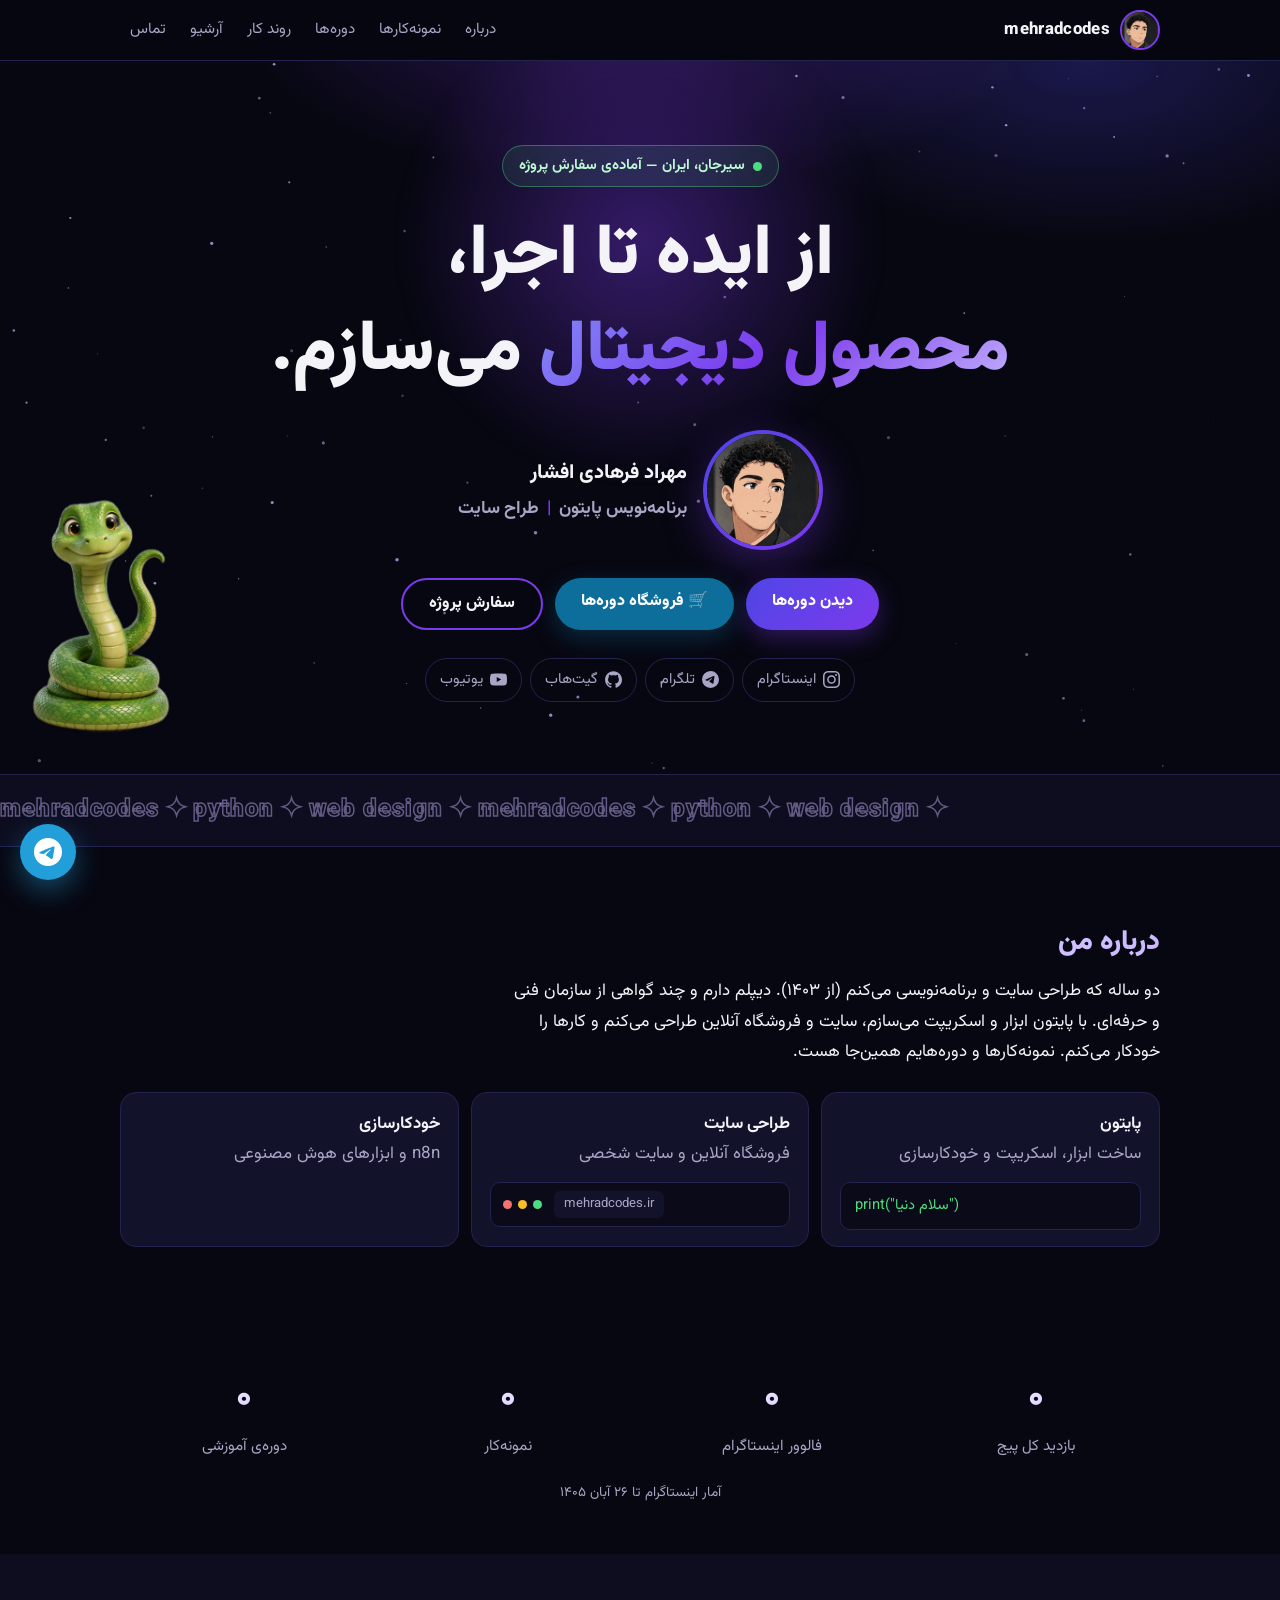
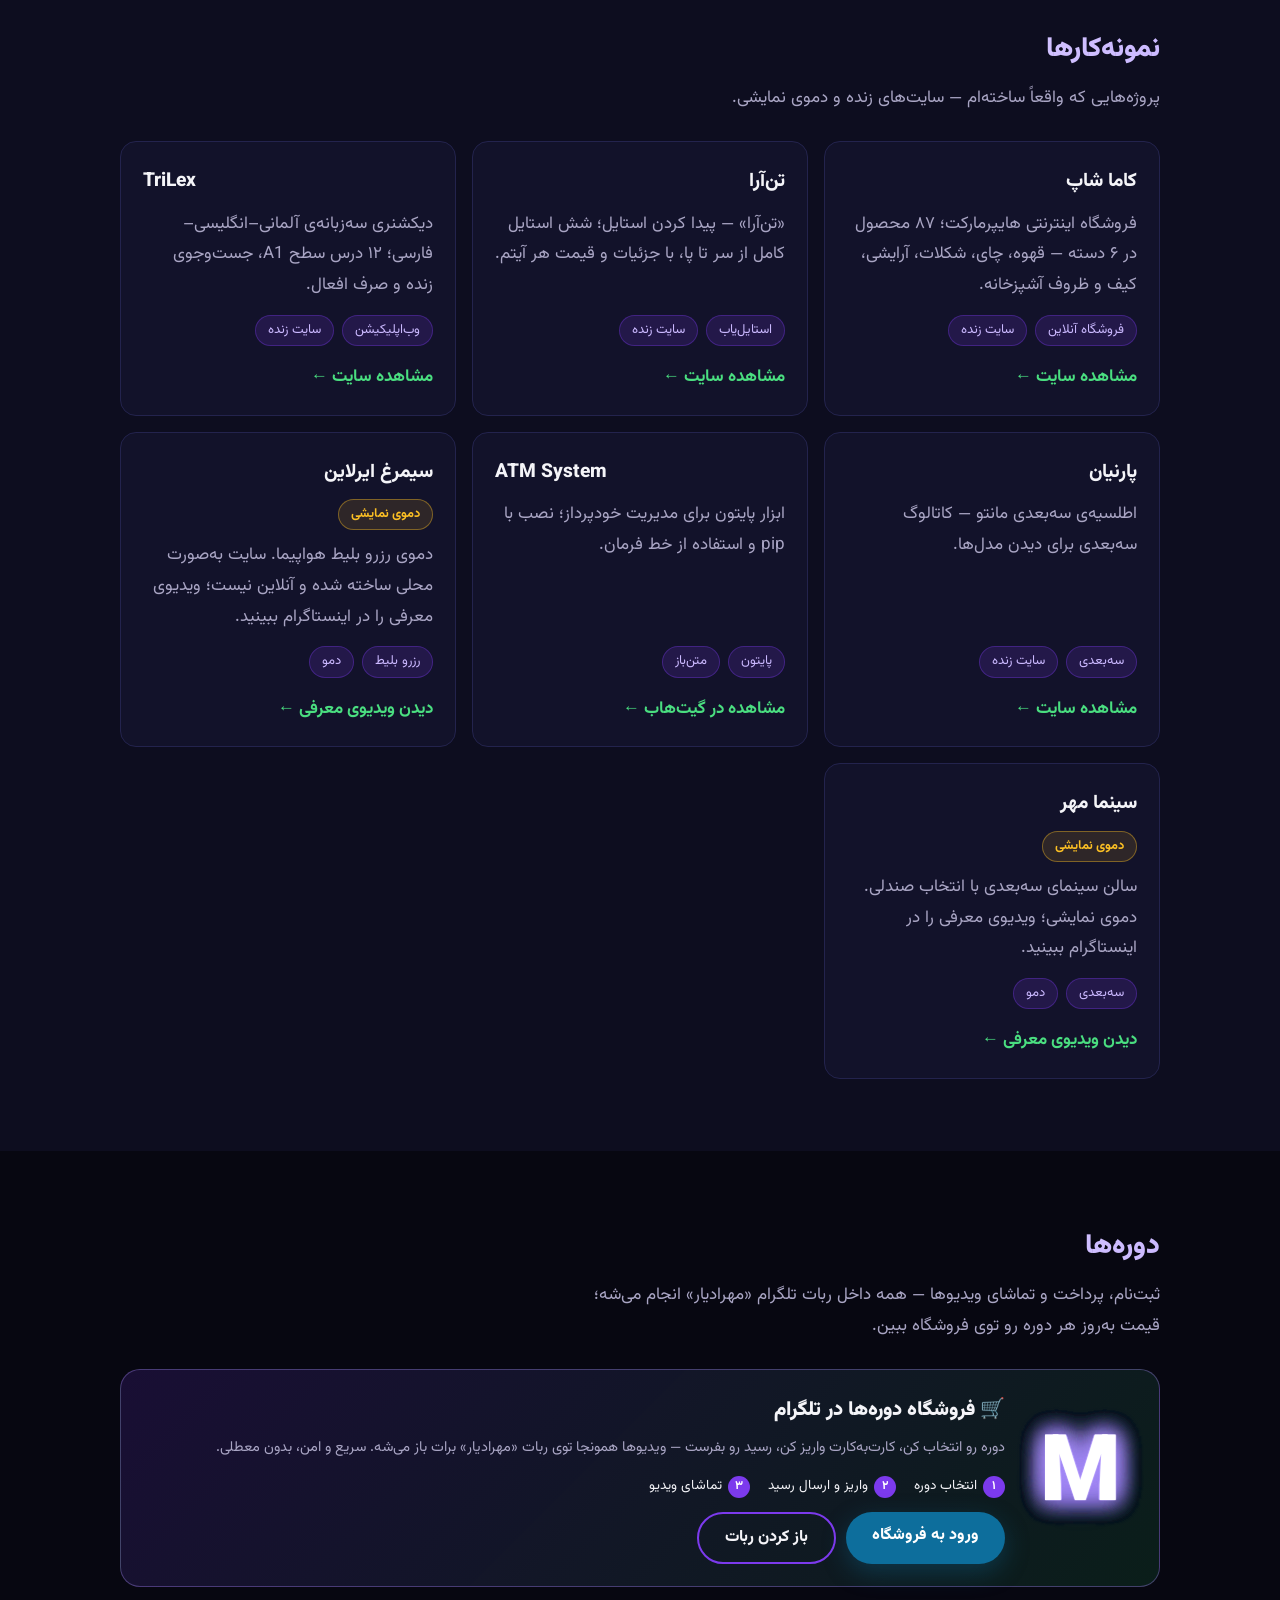
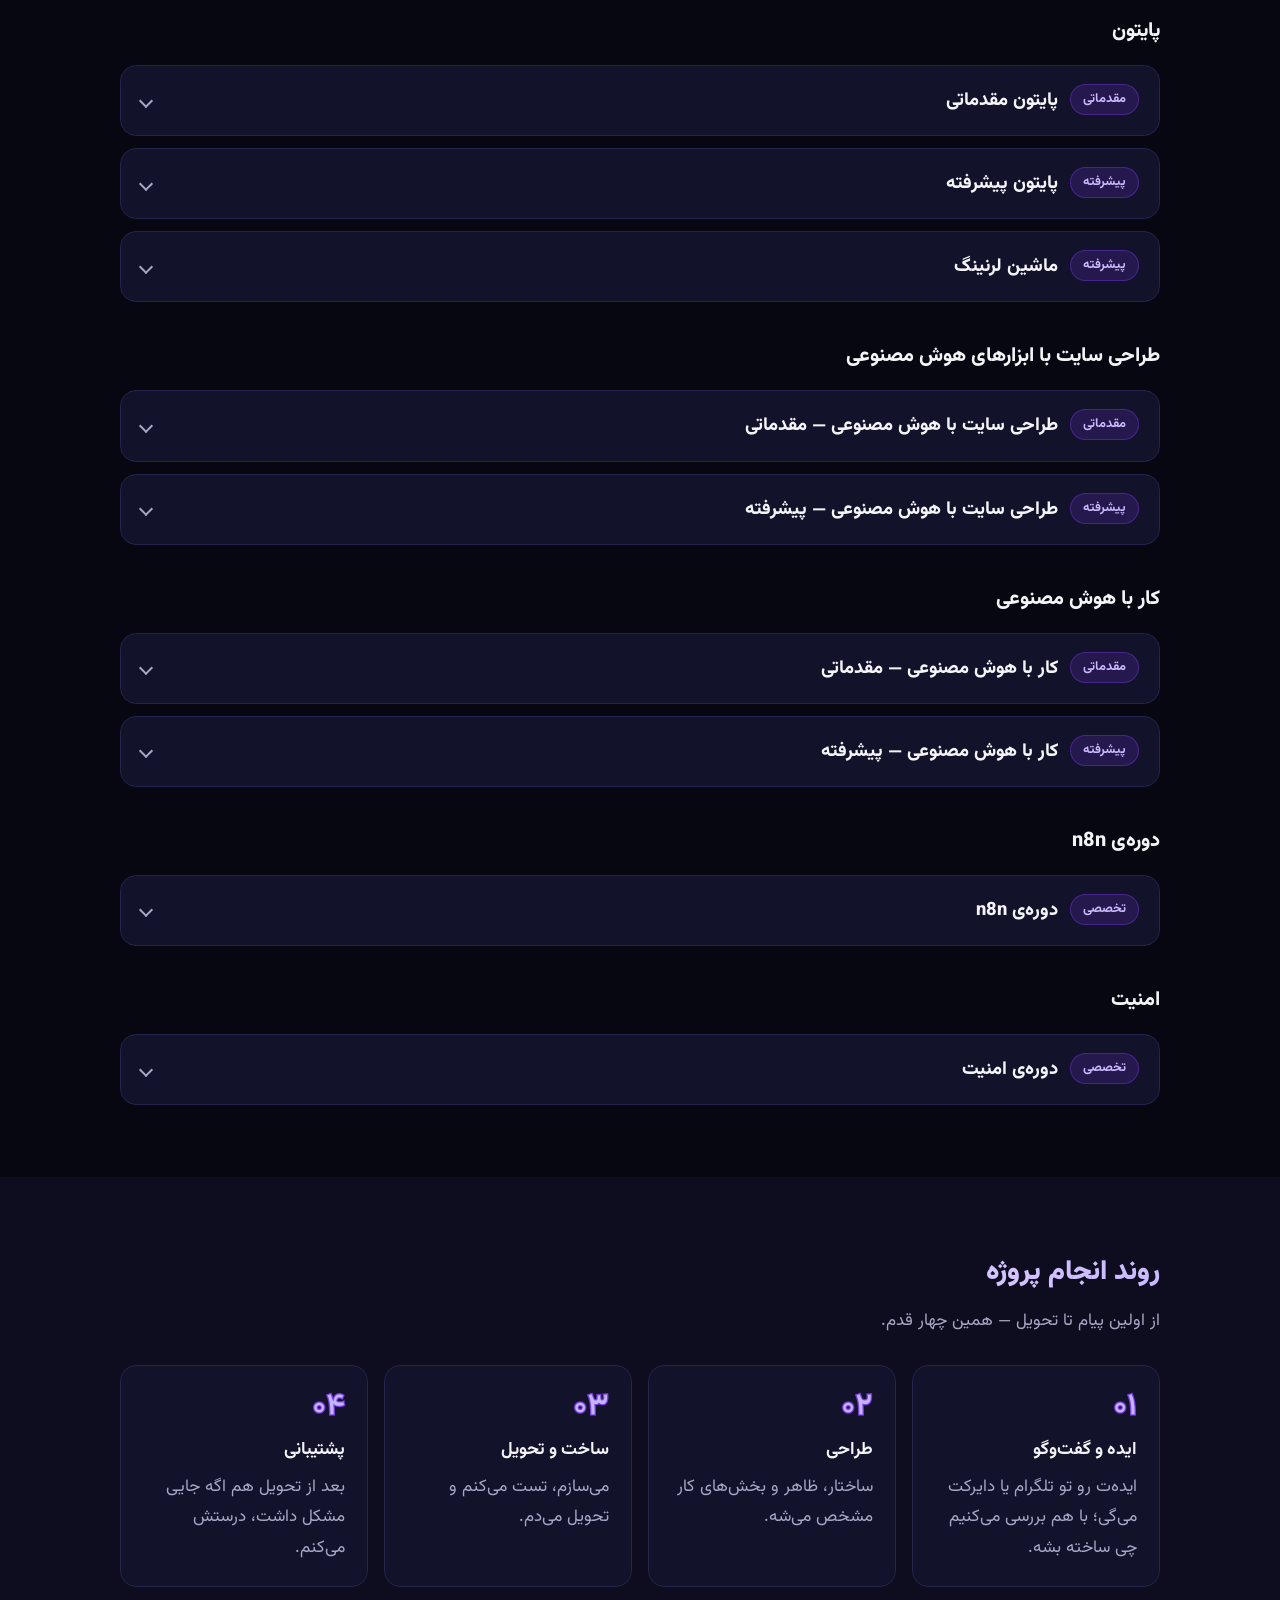
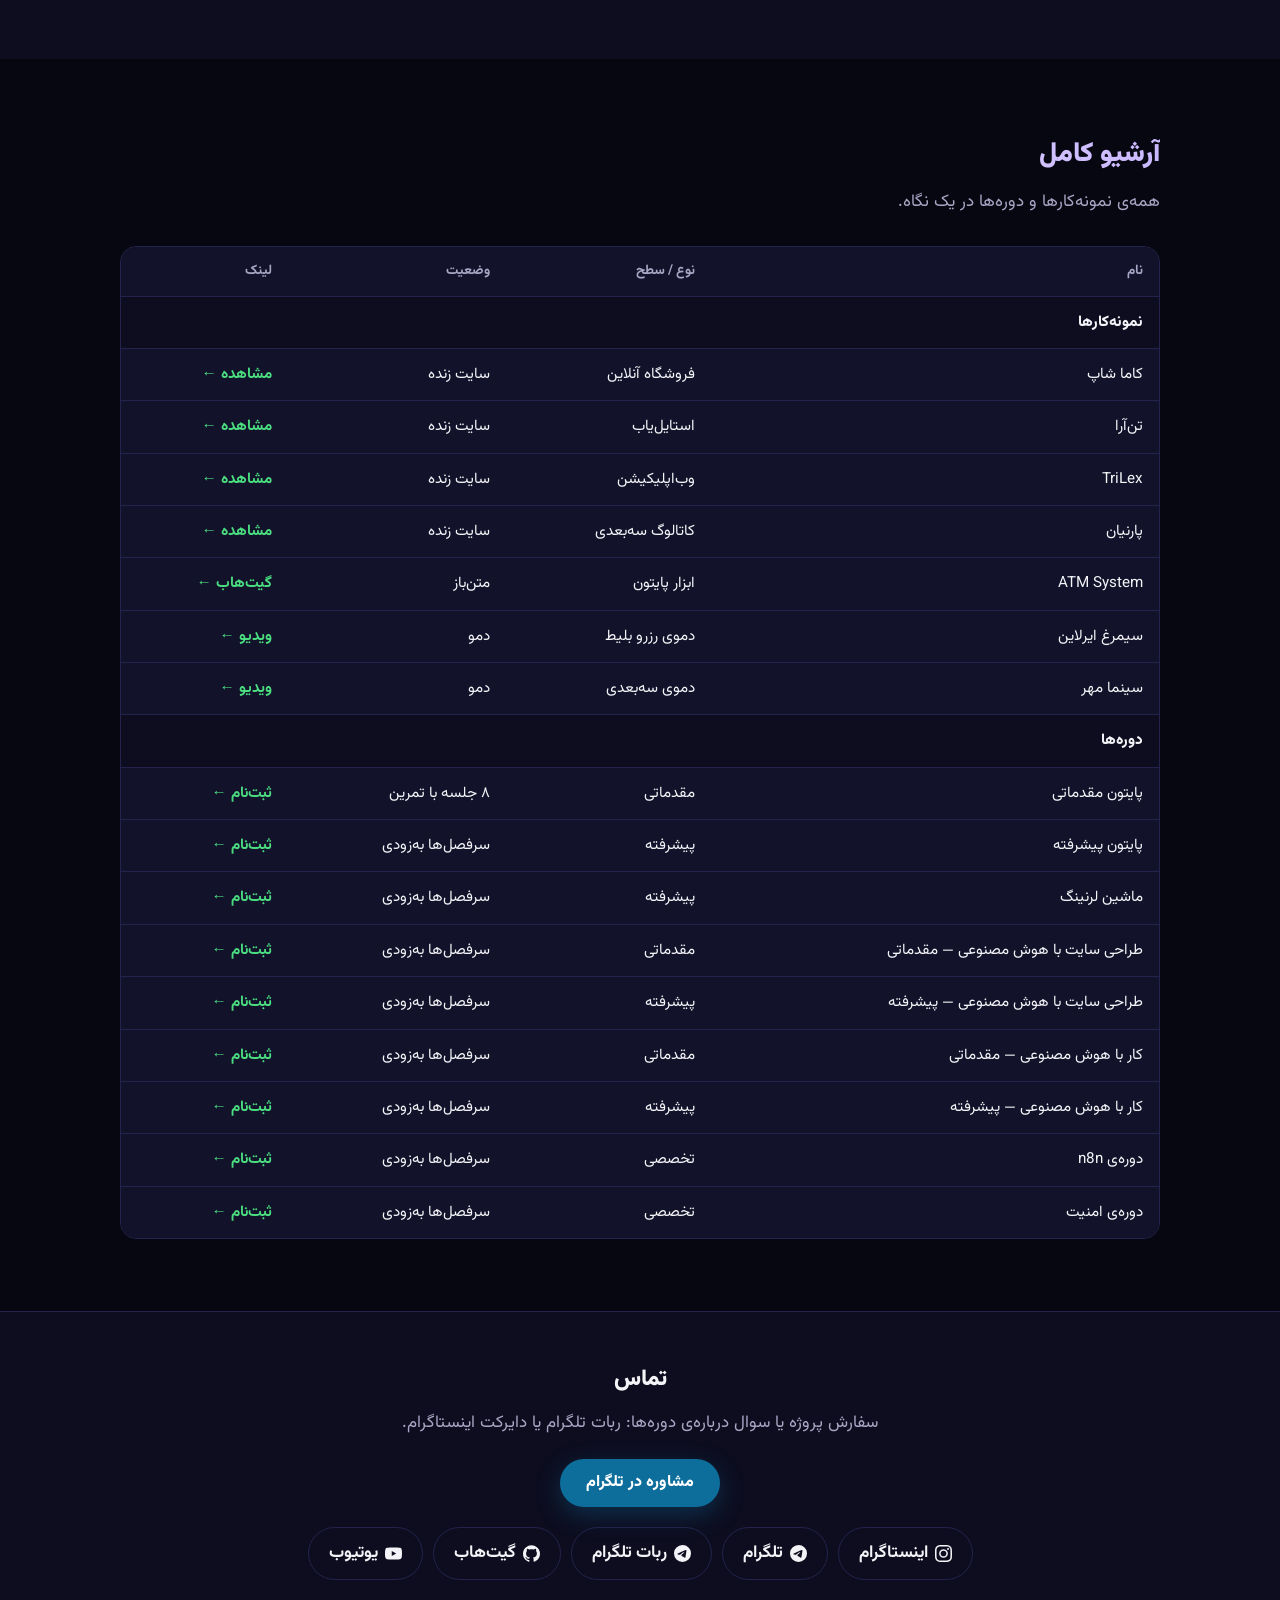
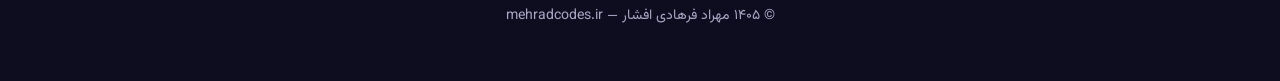
==== index.html @ fc2e8948 "Banner: flat M logo → 3D M (sway/float/glow); hero shop button scrolls to #courses; stylesheet v4" ====
<!DOCTYPE html>
<html lang="fa" dir="rtl">
<head>
  <meta charset="UTF-8"/>
  <meta http-equiv="Content-Security-Policy" content="default-src 'self'; script-src 'self' https://telegram.org https://static.cloudflareinsights.com; style-src 'self'; img-src 'self' data: https:; font-src 'self'; connect-src 'self' https://mehradcodes-bot.haj0-0mehrad.workers.dev https://static.cloudflareinsights.com https://cloudflareinsights.com; base-uri 'self'; form-action 'self'; object-src 'none'; upgrade-insecure-requests"/>
  <meta name="referrer" content="strict-origin-when-cross-origin"/>
  <meta name="viewport" content="width=device-width, initial-scale=1.0"/>
  <title>مهراد | طراحی سایت و پایتون — mehradcodes.ir</title>
  <meta name="description" content="مهراد فرهادی افشار · برنامه‌نویس پایتون و طراح سایت. نمونه‌کارها و دوره‌های آموزشی پایتون، طراحی سایت، هوش مصنوعی، n8n و امنیت."/>
  <meta name="theme-color" content="#070711"/>
  <meta property="og:title" content="مهراد | طراحی سایت و پایتون"/>
  <meta property="og:description" content="از ایده تا اجرا، محصول دیجیتال می‌سازم. نمونه‌کارها و دوره‌های آموزشی."/>
  <meta property="og:type" content="website"/>
  <meta property="og:image" content="https://github.com/mehradcodes.png"/>
  <link rel="icon" type="image/x-icon" href="/favicon.ico"/>
  <link rel="icon" type="image/png" sizes="192x192" href="/favicon-192.png"/>
  <link rel="apple-touch-icon" href="/apple-touch-icon.png"/>
  <link rel="preload" href="assets/fonts/vazirmatn-arabic.woff2" as="font" type="font/woff2" crossorigin/>
  <link rel="preload" href="assets/fonts/vazirmatn-latin.woff2" as="font" type="font/woff2" crossorigin/>
  <link rel="preload" as="image" href="assets/avatar.jpg"/>
  <link rel="preload" as="image" href="assets/snake-hero.webp"/>
  <link rel="stylesheet" href="style.css?v=4"/>
  <link rel="ard" href="/.well-known/ard.json"/>
</head>
<body>
  <header class="site-header">
    <div class="wrap header-inner">
      <a class="brand" href="#top">
        <img class="brand-avatar" src="assets/avatar.jpg" alt="مهراد فرهادی افشار" width="40" height="40"/>
        <span class="brand-name" dir="ltr">mehradcodes</span>
      </a>
      <nav class="nav" aria-label="ناوبری اصلی">
        <a href="#about">درباره</a>
        <a href="#portfolio">نمونه‌کارها</a>
        <a href="#courses">دوره‌ها</a>
        <a href="#process">روند کار</a>
        <a href="#archive">آرشیو</a>
        <a href="#contact">تماس</a>
      </nav>
    </div>
  </header>

  <main id="top">
    <!-- Hero -->
    <section class="hero">
      <canvas id="stars" aria-hidden="true"></canvas>
      <div class="orb" aria-hidden="true"></div>
      <img class="hero-snake" src="assets/snake-hero.webp" alt="" width="320" height="640" decoding="async"/>
      <div class="wrap hero-inner">
        <p class="status-badge"><span class="dot"></span> سیرجان، ایران — آماده‌ی سفارش پروژه</p>
        <h1 class="giant">از ایده تا اجرا،<br/><span class="grad">محصول دیجیتال</span> می‌سازم.</h1>
        <div class="hero-who">
          <img class="hero-avatar" src="assets/avatar.jpg" alt="مهراد فرهادی افشار" width="120" height="120" fetchpriority="high" decoding="async"/>
          <div class="hero-who-text">
            <p class="hero-name">مهراد فرهادی افشار</p>
            <p class="role">برنامه‌نویس پایتون <span class="sep">|</span> طراح سایت</p>
          </div>
        </div>
        <div class="cta-row">
          <a class="btn btn-primary" href="#courses">دیدن دوره‌ها</a>
          <a class="btn btn-telegram" href="#courses">🛒 فروشگاه دوره‌ها</a>
          <a class="btn btn-ghost" href="https://t.me/mehradcodes_bot" target="_blank" rel="noopener">سفارش پروژه</a>
        </div>
        <ul class="hero-links" aria-label="شبکه‌های اجتماعی">
          <li><a href="https://www.instagram.com/mehrad.codes" target="_blank" rel="noopener"><svg class="ic" width="17" height="17" viewBox="0 0 24 24" aria-hidden="true"><path d="M7.0301.084c-1.2768.0602-2.1487.264-2.911.5634-.7888.3075-1.4575.72-2.1228 1.3877-.6652.6677-1.075 1.3368-1.3802 2.127-.2954.7638-.4956 1.6365-.552 2.914-.0564 1.2775-.0689 1.6882-.0626 4.947.0062 3.2586.0206 3.6671.0825 4.9473.061 1.2765.264 2.1482.5635 2.9107.308.7889.72 1.4573 1.388 2.1228.6679.6655 1.3365 1.0743 2.1285 1.38.7632.295 1.6361.4961 2.9134.552 1.2773.056 1.6884.069 4.9462.0627 3.2578-.0062 3.668-.0207 4.9478-.0814 1.28-.0607 2.147-.2652 2.9098-.5633.7889-.3086 1.4578-.72 2.1228-1.3881.665-.6682 1.0745-1.3378 1.3795-2.1284.2957-.7632.4966-1.636.552-2.9124.056-1.2809.0692-1.6898.063-4.948-.0063-3.2583-.021-3.6668-.0817-4.9465-.0607-1.2797-.264-2.1487-.5633-2.9117-.3084-.7889-.72-1.4568-1.3876-2.1228C21.2982 1.33 20.628.9208 19.8378.6165 19.074.321 18.2017.1197 16.9244.0645 15.6471.0093 15.236-.005 11.977.0014 8.718.0076 8.31.0215 7.0301.0839m.1402 21.6932c-1.17-.0509-1.8053-.2453-2.2287-.408-.5606-.216-.96-.4771-1.3819-.895-.422-.4178-.6811-.8186-.9-1.378-.1644-.4234-.3624-1.058-.4171-2.228-.0595-1.2645-.072-1.6442-.079-4.848-.007-3.2037.0053-3.583.0607-4.848.05-1.169.2456-1.805.408-2.2282.216-.5613.4762-.96.895-1.3816.4188-.4217.8184-.6814 1.3783-.9003.423-.1651 1.0575-.3614 2.227-.4171 1.2655-.06 1.6447-.072 4.848-.079 3.2033-.007 3.5835.005 4.8495.0608 1.169.0508 1.8053.2445 2.228.408.5608.216.96.4754 1.3816.895.4217.4194.6816.8176.9005 1.3787.1653.4217.3617 1.056.4169 2.2263.0602 1.2655.0739 1.645.0796 4.848.0058 3.203-.0055 3.5834-.061 4.848-.051 1.17-.245 1.8055-.408 2.2294-.216.5604-.4763.96-.8954 1.3814-.419.4215-.8181.6811-1.3783.9-.4224.1649-1.0577.3617-2.2262.4174-1.2656.0595-1.6448.072-4.8493.079-3.2045.007-3.5825-.006-4.848-.0608M16.953 5.5864A1.44 1.44 0 1 0 18.39 4.144a1.44 1.44 0 0 0-1.437 1.4424M5.8385 12.012c.0067 3.4032 2.7706 6.1557 6.173 6.1493 3.4026-.0065 6.157-2.7701 6.1506-6.1733-.0065-3.4032-2.771-6.1565-6.174-6.1498-3.403.0067-6.156 2.771-6.1496 6.1738M8 12.0077a4 4 0 1 1 4.008 3.9921A3.9996 3.9996 0 0 1 8 12.0077"/></svg>اینستاگرام</a></li>
          <li><a href="https://t.me/mehradcodes" target="_blank" rel="noopener"><svg class="ic" width="17" height="17" viewBox="0 0 24 24" aria-hidden="true"><path d="M11.944 0A12 12 0 0 0 0 12a12 12 0 0 0 12 12 12 12 0 0 0 12-12A12 12 0 0 0 12 0a12 12 0 0 0-.056 0zm4.962 7.224c.1-.002.321.023.465.14a.506.506 0 0 1 .171.325c.016.093.036.306.02.472-.18 1.898-.962 6.502-1.36 8.627-.168.9-.499 1.201-.82 1.23-.696.065-1.225-.46-1.9-.902-1.056-.693-1.653-1.124-2.678-1.8-1.185-.78-.417-1.21.258-1.91.177-.184 3.247-2.977 3.307-3.23.007-.032.014-.15-.056-.212s-.174-.041-.249-.024c-.106.024-1.793 1.14-5.061 3.345-.48.33-.913.49-1.302.48-.428-.008-1.252-.241-1.865-.44-.752-.245-1.349-.374-1.297-.789.027-.216.325-.437.893-.663 3.498-1.524 5.83-2.529 6.998-3.014 3.332-1.386 4.025-1.627 4.476-1.635z"/></svg>تلگرام</a></li>
          <li><a href="https://github.com/mehradcodes" target="_blank" rel="noopener" aria-label="پروفایل گیت‌هاب مهراد"><svg class="ic" width="17" height="17" viewBox="0 0 24 24" aria-hidden="true"><path d="M12 .297c-6.63 0-12 5.373-12 12 0 5.303 3.438 9.8 8.205 11.385.6.113.82-.258.82-.577 0-.285-.01-1.04-.015-2.04-3.338.724-4.042-1.61-4.042-1.61C4.422 18.07 3.633 17.7 3.633 17.7c-1.087-.744.084-.729.084-.729 1.205.084 1.838 1.236 1.838 1.236 1.07 1.835 2.809 1.305 3.495.998.108-.776.417-1.305.76-1.605-2.665-.3-5.466-1.332-5.466-5.93 0-1.31.465-2.38 1.235-3.22-.135-.303-.54-1.523.105-3.176 0 0 1.005-.322 3.3 1.23.96-.267 1.98-.399 3-.405 1.02.006 2.04.138 3 .405 2.28-1.552 3.285-1.23 3.285-1.23.645 1.653.24 2.873.12 3.176.765.84 1.23 1.91 1.23 3.22 0 4.61-2.805 5.625-5.475 5.92.42.36.81 1.096.81 2.22 0 1.606-.015 2.896-.015 3.286 0 .315.21.69.825.57C20.565 22.092 24 17.592 24 12.297c0-6.627-5.373-12-12-12"/></svg>گیت‌هاب</a></li>
          <li><a href="https://www.youtube.com/@mehradcodes" target="_blank" rel="noopener"><svg class="ic" width="17" height="17" viewBox="0 0 24 24" aria-hidden="true"><path d="M23.498 6.186a3.016 3.016 0 0 0-2.122-2.136C19.505 3.545 12 3.545 12 3.545s-7.505 0-9.377.505A3.017 3.017 0 0 0 .502 6.186C0 8.07 0 12 0 12s0 3.93.502 5.814a3.016 3.016 0 0 0 2.122 2.136c1.871.505 9.376.505 9.376.505s7.505 0 9.377-.505a3.015 3.015 0 0 0 2.122-2.136C24 15.93 24 12 24 12s0-3.93-.502-5.814zM9.545 15.568V8.432L15.818 12l-6.273 3.568z"/></svg>یوتیوب</a></li>
        </ul>
      </div>
    </section>

    <!-- Marquee divider -->
    <div class="marquee" aria-hidden="true" dir="ltr">
      <div class="marquee-track">
        <span>mehradcodes ✦ python ✦ web design ✦&nbsp;</span>
        <span>mehradcodes ✦ python ✦ web design ✦&nbsp;</span>
      </div>
    </div>

    <!-- About / resume -->
    <section id="about" class="section">
      <div class="wrap">
        <h2>درباره من</h2>
        <p class="about-text">دو ساله که طراحی سایت و برنامه‌نویسی می‌کنم (از ۱۴۰۳). دیپلم دارم و چند گواهی از سازمان فنی و حرفه‌ای. با پایتون ابزار و اسکریپت می‌سازم، سایت و فروشگاه آنلاین طراحی می‌کنم و کارها را خودکار می‌کنم. نمونه‌کارها و دوره‌هایم همین‌جا هست.</p>
        <ul class="skills">
          <li>
            <strong>پایتون</strong>
            <span>ساخت ابزار، اسکریپت و خودکارسازی</span>
            <code class="skill-code" dir="ltr">print("سلام دنیا")</code>
          </li>
          <li>
            <strong>طراحی سایت</strong>
            <span>فروشگاه آنلاین و سایت شخصی</span>
            <div class="skill-browser" dir="ltr"><i></i><i></i><i></i><em>mehradcodes.ir</em></div>
          </li>
          <li>
            <strong>خودکارسازی</strong>
            <span dir="ltr">n8n</span><span> و ابزارهای هوش مصنوعی</span>
          </li>
        </ul>
      </div>
    </section>

    <!-- Stats -->
    <section class="stats" aria-label="آمار">
      <div class="wrap stats-grid">
        <div class="stat">
          <span class="stat-num" data-target="29227">۰</span>
          <span class="stat-label">بازدید کل پیج</span>
        </div>
        <div class="stat">
          <span class="stat-num" data-target="542">۰</span>
          <span class="stat-label">فالوور اینستاگرام</span>
        </div>
        <div class="stat">
          <span class="stat-num" id="stat-portfolio" data-target="7">۰</span>
          <span class="stat-label">نمونه‌کار</span>
        </div>
        <div class="stat">
          <span class="stat-num" id="stat-courses" data-target="9">۰</span>
          <span class="stat-label">دوره‌ی آموزشی</span>
        </div>
      </div>
      <p class="stats-note">آمار اینستاگرام تا ۲۶ آبان ۱۴۰۵</p>
    </section>

    <!-- Portfolio -->
    <section id="portfolio" class="section section-alt">
      <div class="wrap">
        <h2>نمونه‌کارها</h2>
        <p class="section-lead">پروژه‌هایی که واقعاً ساخته‌ام — سایت‌های زنده و دموی نمایشی.</p>
        <div class="grid">
          <article class="card">
            <h3>کاما شاپ</h3>
            <p>فروشگاه اینترنتی هایپرمارکت؛ ۸۷ محصول در ۶ دسته — قهوه، چای، شکلات، آرایشی، کیف و ظروف آشپزخانه.</p>
            <ul class="tags"><li>فروشگاه آنلاین</li><li>سایت زنده</li></ul>
            <a class="card-link" href="https://kamashop.ir" target="_blank" rel="noopener" aria-label="مشاهده‌ی سایت کاما شاپ">مشاهده سایت ←</a>
          </article>
          <article class="card">
            <h3>تن‌آرا</h3>
            <p>«تن‌آرا» — پیدا کردن استایل؛ شش استایل کامل از سر تا پا، با جزئیات و قیمت هر آیتم.</p>
            <ul class="tags"><li>استایل‌یاب</li><li>سایت زنده</li></ul>
            <a class="card-link" href="https://tanara-hgjnpdyj.manus.space" target="_blank" rel="noopener" aria-label="مشاهده‌ی استایل‌یاب تن‌آرا">مشاهده سایت ←</a>
          </article>
          <article class="card">
            <h3 dir="ltr">TriLex</h3>
            <p>دیکشنری سه‌زبانه‌ی آلمانی–انگلیسی–فارسی؛ ۱۲ درس سطح A1، جست‌وجوی زنده و صرف افعال.</p>
            <ul class="tags"><li>وب‌اپلیکیشن</li><li>سایت زنده</li></ul>
            <a class="card-link" href="https://mehradcodes.github.io/TriLex/" target="_blank" rel="noopener" aria-label="مشاهده‌ی وب‌اپلیکیشن TriLex">مشاهده سایت ←</a>
          </article>
          <article class="card">
            <h3>پارنیان</h3>
            <p>اطلسیه‌ی سه‌بعدی مانتو — کاتالوگ سه‌بعدی برای دیدن مدل‌ها.</p>
            <ul class="tags"><li>سه‌بعدی</li><li>سایت زنده</li></ul>
            <a class="card-link" href="https://mehradcodes.github.io/Parniyan/" target="_blank" rel="noopener" aria-label="مشاهده‌ی کاتالوگ پارنیان">مشاهده سایت ←</a>
          </article>
          <article class="card">
            <h3 dir="ltr">ATM System</h3>
            <p>ابزار پایتون برای مدیریت خودپرداز؛ نصب با pip و استفاده از خط فرمان.</p>
            <ul class="tags"><li>پایتون</li><li>متن‌باز</li></ul>
            <a class="card-link" href="https://github.com/mehradcodes/atm-system" target="_blank" rel="noopener">مشاهده در گیت‌هاب ←</a>
          </article>
          <article class="card">
            <h3>سیمرغ ایرلاین</h3>
            <span class="badge badge-demo">دموی نمایشی</span>
            <p>دموی رزرو بلیط هواپیما. سایت به‌صورت محلی ساخته شده و آنلاین نیست؛ ویدیوی معرفی را در اینستاگرام ببینید.</p>
            <ul class="tags"><li>رزرو بلیط</li><li>دمو</li></ul>
            <a class="card-link" href="https://www.instagram.com/reel/DfpTLfSjqpX/" target="_blank" rel="noopener" aria-label="دیدن ویدیوی معرفی سیمرغ ایرلاین">دیدن ویدیوی معرفی ←</a>
          </article>
          <article class="card">
            <h3>سینما مهر</h3>
            <span class="badge badge-demo">دموی نمایشی</span>
            <p>سالن سینمای سه‌بعدی با انتخاب صندلی. دموی نمایشی؛ ویدیوی معرفی را در اینستاگرام ببینید.</p>
            <ul class="tags"><li>سه‌بعدی</li><li>دمو</li></ul>
            <a class="card-link" href="https://www.instagram.com/reel/Dfl4Qelib5u/" target="_blank" rel="noopener" aria-label="دیدن ویدیوی معرفی سینما مهر">دیدن ویدیوی معرفی ←</a>
          </article>
        </div>
      </div>
    </section>

    <!-- Courses -->
    <section id="courses" class="section">
      <div class="wrap">
        <h2>دوره‌ها</h2>
        <p class="section-lead">ثبت‌نام، پرداخت و تماشای ویدیوها — همه داخل ربات تلگرام «مهرادیار» انجام می‌شه؛ قیمت به‌روز هر دوره رو توی فروشگاه ببین.</p>

        <div class="shop-banner">
          <div class="hero-3d" aria-hidden="true">
            <div class="hero-glow"></div>
            <div class="m3d-tilt">
              <div class="m3d-spin">
                <div class="m3d-float">
                  <div class="m3d">
                    <span class="m-layer">M</span>
                    <span class="m-layer">M</span>
                    <span class="m-layer">M</span>
                    <span class="m-layer">M</span>
                    <span class="m-layer">M</span>
                    <span class="m-layer">M</span>
                    <span class="m-layer">M</span>
                    <span class="m-layer">M</span>
                    <span class="m-layer">M</span>
                    <span class="m-layer">M</span>
                  </div>
                </div>
              </div>
            </div>
          </div>
          <div class="shop-banner-text">
            <h3>🛒 فروشگاه دوره‌ها در تلگرام</h3>
            <p>دوره رو انتخاب کن، کارت‌به‌کارت واریز کن، رسید رو بفرست — ویدیوها همونجا توی ربات «مهرادیار» برات باز می‌شه. سریع و امن، بدون معطلی.</p>
            <div class="shop-steps">
              <span><b>۱</b>انتخاب دوره</span>
              <span><b>۲</b>واریز و ارسال رسید</span>
              <span><b>۳</b>تماشای ویدیو</span>
            </div>
            <div class="shop-banner-cta">
              <a class="btn btn-telegram" href="/shop/">ورود به فروشگاه</a>
              <a class="btn btn-ghost" href="https://t.me/mehradcodes_bot" target="_blank" rel="noopener">باز کردن ربات</a>
            </div>
          </div>
        </div>

        <h3 class="group-title">پایتون</h3>
        <div class="acc-list">
                    <article class="card course-card accordion">
            <button class="acc-head" type="button" aria-expanded="false">
              <span class="badge badge-level">مقدماتی</span>
              <span class="acc-title">پایتون مقدماتی</span>
              <span class="acc-chev" aria-hidden="true"></span>
            </button>
            <div class="acc-body"><div class="acc-inner">
              <p>پایتون از صفر تا صد؛ با تمرین و پروژه‌ی کوچک در هر جلسه.</p>
              <ul class="syllabus">
              <li><code dir="ltr">print()</code></li>
              <li>متغیرها</li>
              <li><code dir="ltr">input()</code></li>
              <li><code dir="ltr">if</code> و <code dir="ltr">else</code></li>
              <li>حلقه‌ی <code dir="ltr">for</code></li>
              <li>لیست‌ها</li>
              <li>توابع</li>
              <li><code dir="ltr">f-string</code></li>
              </ul>

              <a class="btn btn-telegram btn-small" href="/shop/">ثبت‌نام در فروشگاه</a>
            </div></div>
          </article>
                    <article class="card course-card accordion">
            <button class="acc-head" type="button" aria-expanded="false">
              <span class="badge badge-level">پیشرفته</span>
              <span class="acc-title">پایتون پیشرفته</span>
              <span class="acc-chev" aria-hidden="true"></span>
            </button>
            <div class="acc-body"><div class="acc-inner">
              <p>ادامه‌ی مسیر پایتون؛ مباحث پیشرفته‌تر و پروژه‌های واقعی.</p>
              <p class="soon">سرفصل‌ها به‌زودی</p>

              <a class="btn btn-telegram btn-small" href="/shop/">ثبت‌نام در فروشگاه</a>
            </div></div>
          </article>
                    <article class="card course-card accordion">
            <button class="acc-head" type="button" aria-expanded="false">
              <span class="badge badge-level">پیشرفته</span>
              <span class="acc-title">ماشین لرنینگ</span>
              <span class="acc-chev" aria-hidden="true"></span>
            </button>
            <div class="acc-body"><div class="acc-inner">
              <p>آشنایی با یادگیری ماشین با پایتون؛ از مبانی تا ساخت اولین مدل.</p>
              <p class="soon">سرفصل‌ها به‌زودی</p>

              <a class="btn btn-telegram btn-small" href="/shop/">ثبت‌نام در فروشگاه</a>
            </div></div>
          </article>
        </div>

        <h3 class="group-title">طراحی سایت با ابزارهای هوش مصنوعی</h3>
        <div class="acc-list">
                    <article class="card course-card accordion">
            <button class="acc-head" type="button" aria-expanded="false">
              <span class="badge badge-level">مقدماتی</span>
              <span class="acc-title">طراحی سایت با هوش مصنوعی — مقدماتی</span>
              <span class="acc-chev" aria-hidden="true"></span>
            </button>
            <div class="acc-body"><div class="acc-inner">
              <p>ساخت سایت با ابزارهای هوش مصنوعی؛ بدون نیاز به تجربه‌ی قبلی.</p>
              <p class="soon">سرفصل‌ها به‌زودی</p>

              <a class="btn btn-telegram btn-small" href="/shop/">ثبت‌نام در فروشگاه</a>
            </div></div>
          </article>
                    <article class="card course-card accordion">
            <button class="acc-head" type="button" aria-expanded="false">
              <span class="badge badge-level">پیشرفته</span>
              <span class="acc-title">طراحی سایت با هوش مصنوعی — پیشرفته</span>
              <span class="acc-chev" aria-hidden="true"></span>
            </button>
            <div class="acc-body"><div class="acc-inner">
              <p>سایت‌های حرفه‌ای و فروشگاهی با هوش مصنوعی.</p>
              <p class="soon">سرفصل‌ها به‌زودی</p>

              <a class="btn btn-telegram btn-small" href="/shop/">ثبت‌نام در فروشگاه</a>
            </div></div>
          </article>
        </div>

        <h3 class="group-title">کار با هوش مصنوعی</h3>
        <div class="acc-list">
                    <article class="card course-card accordion">
            <button class="acc-head" type="button" aria-expanded="false">
              <span class="badge badge-level">مقدماتی</span>
              <span class="acc-title">کار با هوش مصنوعی — مقدماتی</span>
              <span class="acc-chev" aria-hidden="true"></span>
            </button>
            <div class="acc-body"><div class="acc-inner">
              <p>کاربرد روزمره و کاری هوش مصنوعی؛ پرامپت‌نویسی و ابزارها.</p>
              <p class="soon">سرفصل‌ها به‌زودی</p>

              <a class="btn btn-telegram btn-small" href="/shop/">ثبت‌نام در فروشگاه</a>
            </div></div>
          </article>
                    <article class="card course-card accordion">
            <button class="acc-head" type="button" aria-expanded="false">
              <span class="badge badge-level">پیشرفته</span>
              <span class="acc-title">کار با هوش مصنوعی — پیشرفته</span>
              <span class="acc-chev" aria-hidden="true"></span>
            </button>
            <div class="acc-body"><div class="acc-inner">
              <p>خودکارسازی کارها و ساخت گردش‌کار با هوش مصنوعی.</p>
              <p class="soon">سرفصل‌ها به‌زودی</p>

              <a class="btn btn-telegram btn-small" href="/shop/">ثبت‌نام در فروشگاه</a>
            </div></div>
          </article>
        </div>

        <h3 class="group-title">دوره‌ی <span dir="ltr">n8n</span></h3>
        <div class="acc-list">
                    <article class="card course-card accordion">
            <button class="acc-head" type="button" aria-expanded="false">
              <span class="badge badge-level">تخصصی</span>
              <span class="acc-title">دوره‌ی <span dir="ltr">n8n</span></span>
              <span class="acc-chev" aria-hidden="true"></span>
            </button>
            <div class="acc-body"><div class="acc-inner">
              <p>خودکارسازی فرایندها و اتصال سرویس‌ها با <span dir="ltr">n8n</span>.</p>
              <p class="soon">سرفصل‌ها به‌زودی</p>

              <a class="btn btn-telegram btn-small" href="/shop/">ثبت‌نام در فروشگاه</a>
            </div></div>
          </article>
        </div>

        <h3 class="group-title">امنیت</h3>
        <div class="acc-list">
                    <article class="card course-card accordion">
            <button class="acc-head" type="button" aria-expanded="false">
              <span class="badge badge-level">تخصصی</span>
              <span class="acc-title">دوره‌ی امنیت</span>
              <span class="acc-chev" aria-hidden="true"></span>
            </button>
            <div class="acc-body"><div class="acc-inner">
              <p>مبانی امنیت وب و محافظت از سایت و داده‌ها.</p>
              <p class="soon">سرفصل‌ها به‌زودی</p>

              <a class="btn btn-telegram btn-small" href="/shop/">ثبت‌نام در فروشگاه</a>
            </div></div>
          </article>
        </div>
      </div>
    </section>

    <!-- Process -->
    <section id="process" class="section section-alt">
      <div class="wrap">
        <h2>روند انجام پروژه</h2>
        <p class="section-lead">از اولین پیام تا تحویل — همین چهار قدم.</p>
        <ol class="steps">
          <li>
            <span class="step-num">۰۱</span>
            <strong>ایده و گفت‌وگو</strong>
            <p>ایده‌ت رو تو تلگرام یا دایرکت می‌گی؛ با هم بررسی می‌کنیم چی ساخته بشه.</p>
          </li>
          <li>
            <span class="step-num">۰۲</span>
            <strong>طراحی</strong>
            <p>ساختار، ظاهر و بخش‌های کار مشخص می‌شه.</p>
          </li>
          <li>
            <span class="step-num">۰۳</span>
            <strong>ساخت و تحویل</strong>
            <p>می‌سازم، تست می‌کنم و تحویل می‌دم.</p>
          </li>
          <li>
            <span class="step-num">۰۴</span>
            <strong>پشتیبانی</strong>
            <p>بعد از تحویل هم اگه جایی مشکل داشت، درستش می‌کنم.</p>
          </li>
        </ol>
      </div>
    </section>

    <!-- Archive -->
    <section id="archive" class="section">
      <div class="wrap">
        <h2>آرشیو کامل</h2>
        <p class="section-lead">همه‌ی نمونه‌کارها و دوره‌ها در یک نگاه.</p>
        <div class="table-scroll">
          <table class="archive-table">
            <thead>
              <tr><th>نام</th><th>نوع / سطح</th><th>وضعیت</th><th>لینک</th></tr>
            </thead>
            <tbody>
              <tr class="group-row"><td colspan="4">نمونه‌کارها</td></tr>
              <tr><td>کاما شاپ</td><td>فروشگاه آنلاین</td><td>سایت زنده</td><td><a href="https://kamashop.ir" target="_blank" rel="noopener" aria-label="مشاهده‌ی سایت کاما شاپ">مشاهده ←</a></td></tr>
              <tr><td>تن‌آرا</td><td>استایل‌یاب</td><td>سایت زنده</td><td><a href="https://tanara-hgjnpdyj.manus.space" target="_blank" rel="noopener" aria-label="مشاهده‌ی استایل‌یاب تن‌آرا">مشاهده ←</a></td></tr>
              <tr><td dir="ltr">TriLex</td><td>وب‌اپلیکیشن</td><td>سایت زنده</td><td><a href="https://mehradcodes.github.io/TriLex/" target="_blank" rel="noopener" aria-label="مشاهده‌ی وب‌اپلیکیشن TriLex">مشاهده ←</a></td></tr>
              <tr><td>پارنیان</td><td>کاتالوگ سه‌بعدی</td><td>سایت زنده</td><td><a href="https://mehradcodes.github.io/Parniyan/" target="_blank" rel="noopener" aria-label="مشاهده‌ی کاتالوگ پارنیان">مشاهده ←</a></td></tr>
              <tr><td dir="ltr">ATM System</td><td>ابزار پایتون</td><td>متن‌باز</td><td><a href="https://github.com/mehradcodes/atm-system" target="_blank" rel="noopener" aria-label="مخزن ATM System در گیت‌هاب">گیت‌هاب ←</a></td></tr>
              <tr><td>سیمرغ ایرلاین</td><td>دموی رزرو بلیط</td><td>دمو</td><td><a href="https://www.instagram.com/reel/DfpTLfSjqpX/" target="_blank" rel="noopener" aria-label="ویدیوی دموی سیمرغ ایرلاین">ویدیو ←</a></td></tr>
              <tr><td>سینما مهر</td><td>دموی سه‌بعدی</td><td>دمو</td><td><a href="https://www.instagram.com/reel/Dfl4Qelib5u/" target="_blank" rel="noopener" aria-label="ویدیوی دموی سینما مهر">ویدیو ←</a></td></tr>
              <tr class="group-row"><td colspan="4">دوره‌ها</td></tr>
              <tr><td>پایتون مقدماتی</td><td>مقدماتی</td><td>۸ جلسه با تمرین</td><td><a href="/shop/">ثبت‌نام ←</a></td></tr>
              <tr><td>پایتون پیشرفته</td><td>پیشرفته</td><td>سرفصل‌ها به‌زودی</td><td><a href="/shop/">ثبت‌نام ←</a></td></tr>
              <tr><td>ماشین لرنینگ</td><td>پیشرفته</td><td>سرفصل‌ها به‌زودی</td><td><a href="/shop/">ثبت‌نام ←</a></td></tr>
              <tr><td>طراحی سایت با هوش مصنوعی — مقدماتی</td><td>مقدماتی</td><td>سرفصل‌ها به‌زودی</td><td><a href="/shop/">ثبت‌نام ←</a></td></tr>
              <tr><td>طراحی سایت با هوش مصنوعی — پیشرفته</td><td>پیشرفته</td><td>سرفصل‌ها به‌زودی</td><td><a href="/shop/">ثبت‌نام ←</a></td></tr>
              <tr><td>کار با هوش مصنوعی — مقدماتی</td><td>مقدماتی</td><td>سرفصل‌ها به‌زودی</td><td><a href="/shop/">ثبت‌نام ←</a></td></tr>
              <tr><td>کار با هوش مصنوعی — پیشرفته</td><td>پیشرفته</td><td>سرفصل‌ها به‌زودی</td><td><a href="/shop/">ثبت‌نام ←</a></td></tr>
              <tr><td>دوره‌ی <span dir="ltr">n8n</span></td><td>تخصصی</td><td>سرفصل‌ها به‌زودی</td><td><a href="/shop/">ثبت‌نام ←</a></td></tr>
              <tr><td>دوره‌ی امنیت</td><td>تخصصی</td><td>سرفصل‌ها به‌زودی</td><td><a href="/shop/">ثبت‌نام ←</a></td></tr>
            </tbody>
          </table>
        </div>
      </div>
    </section>

    <!-- Contact / footer -->
    <footer id="contact" class="footer">
      <div class="wrap">
        <h2>تماس</h2>
        <p>سفارش پروژه یا سوال درباره‌ی دوره‌ها: ربات تلگرام یا دایرکت اینستاگرام.</p>
        <p><a class="btn btn-telegram" href="https://t.me/mehradcodes_bot" target="_blank" rel="noopener">مشاوره در تلگرام</a></p>
        <ul class="social">
          <li><a href="https://www.instagram.com/mehrad.codes" target="_blank" rel="noopener"><svg class="ic" width="17" height="17" viewBox="0 0 24 24" aria-hidden="true"><path d="M7.0301.084c-1.2768.0602-2.1487.264-2.911.5634-.7888.3075-1.4575.72-2.1228 1.3877-.6652.6677-1.075 1.3368-1.3802 2.127-.2954.7638-.4956 1.6365-.552 2.914-.0564 1.2775-.0689 1.6882-.0626 4.947.0062 3.2586.0206 3.6671.0825 4.9473.061 1.2765.264 2.1482.5635 2.9107.308.7889.72 1.4573 1.388 2.1228.6679.6655 1.3365 1.0743 2.1285 1.38.7632.295 1.6361.4961 2.9134.552 1.2773.056 1.6884.069 4.9462.0627 3.2578-.0062 3.668-.0207 4.9478-.0814 1.28-.0607 2.147-.2652 2.9098-.5633.7889-.3086 1.4578-.72 2.1228-1.3881.665-.6682 1.0745-1.3378 1.3795-2.1284.2957-.7632.4966-1.636.552-2.9124.056-1.2809.0692-1.6898.063-4.948-.0063-3.2583-.021-3.6668-.0817-4.9465-.0607-1.2797-.264-2.1487-.5633-2.9117-.3084-.7889-.72-1.4568-1.3876-2.1228C21.2982 1.33 20.628.9208 19.8378.6165 19.074.321 18.2017.1197 16.9244.0645 15.6471.0093 15.236-.005 11.977.0014 8.718.0076 8.31.0215 7.0301.0839m.1402 21.6932c-1.17-.0509-1.8053-.2453-2.2287-.408-.5606-.216-.96-.4771-1.3819-.895-.422-.4178-.6811-.8186-.9-1.378-.1644-.4234-.3624-1.058-.4171-2.228-.0595-1.2645-.072-1.6442-.079-4.848-.007-3.2037.0053-3.583.0607-4.848.05-1.169.2456-1.805.408-2.2282.216-.5613.4762-.96.895-1.3816.4188-.4217.8184-.6814 1.3783-.9003.423-.1651 1.0575-.3614 2.227-.4171 1.2655-.06 1.6447-.072 4.848-.079 3.2033-.007 3.5835.005 4.8495.0608 1.169.0508 1.8053.2445 2.228.408.5608.216.96.4754 1.3816.895.4217.4194.6816.8176.9005 1.3787.1653.4217.3617 1.056.4169 2.2263.0602 1.2655.0739 1.645.0796 4.848.0058 3.203-.0055 3.5834-.061 4.848-.051 1.17-.245 1.8055-.408 2.2294-.216.5604-.4763.96-.8954 1.3814-.419.4215-.8181.6811-1.3783.9-.4224.1649-1.0577.3617-2.2262.4174-1.2656.0595-1.6448.072-4.8493.079-3.2045.007-3.5825-.006-4.848-.0608M16.953 5.5864A1.44 1.44 0 1 0 18.39 4.144a1.44 1.44 0 0 0-1.437 1.4424M5.8385 12.012c.0067 3.4032 2.7706 6.1557 6.173 6.1493 3.4026-.0065 6.157-2.7701 6.1506-6.1733-.0065-3.4032-2.771-6.1565-6.174-6.1498-3.403.0067-6.156 2.771-6.1496 6.1738M8 12.0077a4 4 0 1 1 4.008 3.9921A3.9996 3.9996 0 0 1 8 12.0077"/></svg>اینستاگرام</a></li>
          <li><a href="https://t.me/mehradcodes" target="_blank" rel="noopener"><svg class="ic" width="17" height="17" viewBox="0 0 24 24" aria-hidden="true"><path d="M11.944 0A12 12 0 0 0 0 12a12 12 0 0 0 12 12 12 12 0 0 0 12-12A12 12 0 0 0 12 0a12 12 0 0 0-.056 0zm4.962 7.224c.1-.002.321.023.465.14a.506.506 0 0 1 .171.325c.016.093.036.306.02.472-.18 1.898-.962 6.502-1.36 8.627-.168.9-.499 1.201-.82 1.23-.696.065-1.225-.46-1.9-.902-1.056-.693-1.653-1.124-2.678-1.8-1.185-.78-.417-1.21.258-1.91.177-.184 3.247-2.977 3.307-3.23.007-.032.014-.15-.056-.212s-.174-.041-.249-.024c-.106.024-1.793 1.14-5.061 3.345-.48.33-.913.49-1.302.48-.428-.008-1.252-.241-1.865-.44-.752-.245-1.349-.374-1.297-.789.027-.216.325-.437.893-.663 3.498-1.524 5.83-2.529 6.998-3.014 3.332-1.386 4.025-1.627 4.476-1.635z"/></svg>تلگرام</a></li>
          <li><a href="https://t.me/mehradcodes_bot" target="_blank" rel="noopener"><svg class="ic" width="17" height="17" viewBox="0 0 24 24" aria-hidden="true"><path d="M11.944 0A12 12 0 0 0 0 12a12 12 0 0 0 12 12 12 12 0 0 0 12-12A12 12 0 0 0 12 0a12 12 0 0 0-.056 0zm4.962 7.224c.1-.002.321.023.465.14a.506.506 0 0 1 .171.325c.016.093.036.306.02.472-.18 1.898-.962 6.502-1.36 8.627-.168.9-.499 1.201-.82 1.23-.696.065-1.225-.46-1.9-.902-1.056-.693-1.653-1.124-2.678-1.8-1.185-.78-.417-1.21.258-1.91.177-.184 3.247-2.977 3.307-3.23.007-.032.014-.15-.056-.212s-.174-.041-.249-.024c-.106.024-1.793 1.14-5.061 3.345-.48.33-.913.49-1.302.48-.428-.008-1.252-.241-1.865-.44-.752-.245-1.349-.374-1.297-.789.027-.216.325-.437.893-.663 3.498-1.524 5.83-2.529 6.998-3.014 3.332-1.386 4.025-1.627 4.476-1.635z"/></svg>ربات تلگرام</a></li>
          <li><a href="https://github.com/mehradcodes" target="_blank" rel="noopener" aria-label="پروفایل گیت‌هاب مهراد"><svg class="ic" width="17" height="17" viewBox="0 0 24 24" aria-hidden="true"><path d="M12 .297c-6.63 0-12 5.373-12 12 0 5.303 3.438 9.8 8.205 11.385.6.113.82-.258.82-.577 0-.285-.01-1.04-.015-2.04-3.338.724-4.042-1.61-4.042-1.61C4.422 18.07 3.633 17.7 3.633 17.7c-1.087-.744.084-.729.084-.729 1.205.084 1.838 1.236 1.838 1.236 1.07 1.835 2.809 1.305 3.495.998.108-.776.417-1.305.76-1.605-2.665-.3-5.466-1.332-5.466-5.93 0-1.31.465-2.38 1.235-3.22-.135-.303-.54-1.523.105-3.176 0 0 1.005-.322 3.3 1.23.96-.267 1.98-.399 3-.405 1.02.006 2.04.138 3 .405 2.28-1.552 3.285-1.23 3.285-1.23.645 1.653.24 2.873.12 3.176.765.84 1.23 1.91 1.23 3.22 0 4.61-2.805 5.625-5.475 5.92.42.36.81 1.096.81 2.22 0 1.606-.015 2.896-.015 3.286 0 .315.21.69.825.57C20.565 22.092 24 17.592 24 12.297c0-6.627-5.373-12-12-12"/></svg>گیت‌هاب</a></li>
          <li><a href="https://www.youtube.com/@mehradcodes" target="_blank" rel="noopener"><svg class="ic" width="17" height="17" viewBox="0 0 24 24" aria-hidden="true"><path d="M23.498 6.186a3.016 3.016 0 0 0-2.122-2.136C19.505 3.545 12 3.545 12 3.545s-7.505 0-9.377.505A3.017 3.017 0 0 0 .502 6.186C0 8.07 0 12 0 12s0 3.93.502 5.814a3.016 3.016 0 0 0 2.122 2.136c1.871.505 9.376.505 9.376.505s7.505 0 9.377-.505a3.015 3.015 0 0 0 2.122-2.136C24 15.93 24 12 24 12s0-3.93-.502-5.814zM9.545 15.568V8.432L15.818 12l-6.273 3.568z"/></svg>یوتیوب</a></li>
        </ul>
        <p class="copy">© ۱۴۰۵ مهراد فرهادی افشار — <span dir="ltr">mehradcodes.ir</span></p>
      </div>
    </footer>
  <a class="tg-fab" href="https://t.me/mehradcodes_support" target="_blank" rel="noopener" aria-label="پشتیبانی تلگرام مهرادیار"><svg width="28" height="28" viewBox="0 0 24 24" aria-hidden="true"><path d="M11.944 0A12 12 0 0 0 0 12a12 12 0 0 0 12 12 12 12 0 0 0 12-12A12 12 0 0 0 12 0a12 12 0 0 0-.056 0zm4.962 7.224c.1-.002.321.023.465.14a.506.506 0 0 1 .171.325c.016.093.036.306.02.472-.18 1.898-.962 6.502-1.36 8.627-.168.9-.499 1.201-.82 1.23-.696.065-1.225-.46-1.9-.902-1.056-.693-1.653-1.124-2.678-1.8-1.185-.78-.417-1.21.258-1.91.177-.184 3.247-2.977 3.307-3.23.007-.032.014-.15-.056-.212s-.174-.041-.249-.024c-.106.024-1.793 1.14-5.061 3.345-.48.33-.913.49-1.302.48-.428-.008-1.252-.241-1.865-.44-.752-.245-1.349-.374-1.297-.789.027-.216.325-.437.893-.663 3.498-1.524 5.83-2.529 6.998-3.014 3.332-1.386 4.025-1.627 4.476-1.635z"/></svg></a>
  </main>

    <script src="assets/js/main.js" defer></script>
</body>
</html>
---- style.css ----
/* mehradcodes.ir — v3. Mobile-first, dark, Vazirmatn. Giant hero + marquee + stats + process + archive. */
/* Self-hosted Vazirmatn (variable font) — the page no longer waits on
   Google's font servers to paint, which is very slow from Iran. */
@font-face {
  font-family: "Vazirmatn";
  font-style: normal;
  font-weight: 100 900;
  font-display: swap;
  src: url(assets/fonts/vazirmatn-arabic.woff2) format("woff2");
  unicode-range: U+0600-06FF, U+0750-077F, U+0870-0891, U+0897-08E1, U+08E3-08FF, U+200C-200E, U+2010-2011, U+204F, U+2E41, U+FB50-FDFF, U+FE70-FE74, U+FE76-FEFC, U+102E0-102FB, U+10E60-10E7E, U+10EC2-10EC7, U+10EC9-10EEE, U+10EF0-10EFF, U+1EE00-1EE03, U+1EE05-1EE1F, U+1EE21-1EE22, U+1EE24, U+1EE27, U+1EE29-1EE32, U+1EE34-1EE37, U+1EE39, U+1EE3B, U+1EE42, U+1EE47, U+1EE49, U+1EE4B, U+1EE4D-1EE4F, U+1EE51-1EE52, U+1EE54, U+1EE57, U+1EE59, U+1EE5B, U+1EE5D, U+1EE5F, U+1EE61-1EE62, U+1EE64, U+1EE67-1EE6A, U+1EE6C-1EE72, U+1EE74-1EE77, U+1EE79-1EE7C, U+1EE7E, U+1EE80-1EE89, U+1EE8B-1EE9B, U+1EEA1-1EEA3, U+1EEA5-1EEA9, U+1EEAB-1EEBB, U+1EEF0-1EEF1;
}
@font-face {
  font-family: "Vazirmatn";
  font-style: normal;
  font-weight: 100 900;
  font-display: swap;
  src: url(assets/fonts/vazirmatn-latin.woff2) format("woff2");
  unicode-range: U+0000-00FF, U+0131, U+0152-0153, U+02BB-02BC, U+02C6, U+02DA, U+02DC, U+0304, U+0308, U+0329, U+2000-206F, U+20AC, U+2122, U+2191, U+2193, U+2212, U+2215, U+FEFF, U+FFFD;
}
:root {
  --bg: #070711;
  --bg-2: #0d0d1f;
  --card: #12122a;
  --card-border: #23234d;
  --ink: #f4f4f8;
  --muted: #a9a5c4;
  --brand: #4f46e5;
  --violet: #7c3aed;
  --green: #4ade80;
  --amber: #fbbf24;
  --radius: 16px;
  --max: 1080px;
  --space: 1rem;
}

* { box-sizing: border-box; }

html { scroll-behavior: smooth; }

body {
  margin: 0;
  overflow-x: hidden;
  background: var(--bg);
  color: var(--ink);
  font-family: "Vazirmatn", Tahoma, "Segoe UI", sans-serif;
  font-size: 17px;
  line-height: 1.8;
}

a { color: inherit; }
a:focus-visible, button:focus-visible {
  outline: 3px solid var(--violet);
  outline-offset: 2px;
  border-radius: 6px;
}

section[id], footer[id] { scroll-margin-top: 76px; }

.wrap {
  max-width: var(--max);
  margin: 0 auto;
  padding: 0 20px;
}

/* Header */
.site-header {
  position: sticky;
  top: 0;
  z-index: 10;
  background: rgba(7, 7, 17, 0.9);
  backdrop-filter: blur(8px);
  border-bottom: 1px solid var(--card-border);
}
.header-inner {
  display: flex;
  align-items: center;
  justify-content: space-between;
  gap: 12px;
  min-height: 60px;
}
.brand {
  display: flex;
  align-items: center;
  gap: 10px;
  text-decoration: none;
  font-weight: 800;
}
.brand-avatar {
  width: 40px;
  height: 40px;
  border-radius: 50%;
  object-fit: cover;
  border: 2px solid var(--violet);
}
.brand-name { font-size: 1.05rem; letter-spacing: 0.02em; }
.nav { display: flex; gap: 4px; flex-wrap: wrap; }
.nav a {
  text-decoration: none;
  color: var(--muted);
  padding: 8px 10px;
  border-radius: 10px;
  font-size: 0.95rem;
}
.nav a:hover { color: var(--ink); background: var(--card); }

/* Hero */
.hero {
  position: relative;
  overflow: hidden;
  padding: 64px 0 56px;
  text-align: center;
  background:
    radial-gradient(600px 300px at 50% -80px, rgba(124, 58, 237, 0.35), transparent 70%),
    radial-gradient(500px 260px at 85% 0, rgba(79, 70, 229, 0.28), transparent 70%),
    var(--bg);
}
#stars {
  position: absolute;
  inset: 0;
  width: 100%;
  height: 100%;
  pointer-events: none;
}
.orb {
  position: absolute;
  width: 520px;
  height: 520px;
  left: 50%;
  top: -80px;
  transform: translateX(-50%);
  background: radial-gradient(circle, rgba(124, 58, 237, 0.4), transparent 65%);
  filter: blur(10px);
  pointer-events: none;
}
.hero-snake {
  position: absolute;
  left: 2%;
  bottom: 16px;
  width: 150px;
  height: auto;
  transform: rotate(-6deg);
  animation: floaty 7s ease-in-out infinite;
  pointer-events: none;
}
.hero-inner { position: relative; z-index: 1; display: flex; flex-direction: column; align-items: center; }
.status-badge {
  display: inline-flex;
  align-items: center;
  gap: 8px;
  margin: 0;
  padding: 7px 16px;
  border: 1px solid rgba(74, 222, 128, 0.4);
  background: rgba(74, 222, 128, 0.1);
  color: #bbf7d0;
  border-radius: 999px;
  font-size: 0.92rem;
  font-weight: 700;
}
.status-badge .dot {
  width: 9px;
  height: 9px;
  border-radius: 50%;
  background: var(--green);
  animation: pulse 2s ease-in-out infinite;
}
@keyframes pulse {
  0%, 100% { transform: scale(1); opacity: 1; }
  50% { transform: scale(1.4); opacity: 0.55; }
}
.giant {
  margin: 22px 0 0;
  font-size: clamp(2.3rem, 8.5vw, 4.4rem);
  font-weight: 900;
  line-height: 1.35;
}
.giant .grad {
  background: linear-gradient(135deg, #818cf8, var(--violet), #c4b5fd);
  -webkit-background-clip: text;
  background-clip: text;
  color: transparent;
}
.hero-who {
  display: flex;
  align-items: center;
  gap: 16px;
  margin-top: 30px;
  text-align: right;
}
.hero-avatar {
  width: 120px;
  height: 120px;
  border-radius: 50%;
  object-fit: cover;
  border: 4px solid transparent;
  background: linear-gradient(var(--bg), var(--bg)) padding-box,
              linear-gradient(135deg, var(--brand), var(--violet)) border-box;
  box-shadow: 0 12px 40px rgba(124, 58, 237, 0.35);
  animation: floaty 6s ease-in-out infinite;
}
@keyframes floaty {
  0%, 100% { transform: translateY(0); }
  50% { transform: translateY(-8px); }
}
.hero-name { margin: 0; font-size: 1.25rem; font-weight: 800; }
.role { margin: 2px 0 0; color: var(--muted); font-size: 1.1rem; font-weight: 700; }
.role .sep { color: var(--violet); margin: 0 4px; }
.cta-row {
  display: flex;
  gap: 12px;
  flex-wrap: wrap;
  justify-content: center;
  margin-top: 28px;
}
.btn {
  display: inline-block;
  min-height: 48px;
  padding: 12px 26px;
  border-radius: 999px;
  text-decoration: none;
  font-weight: 800;
  font-size: 1rem;
  line-height: 1.5;
}
.btn-primary {
  color: #fff;
  background: linear-gradient(135deg, var(--brand), var(--violet));
  box-shadow: 0 8px 24px rgba(124, 58, 237, 0.35);
}
.btn-primary:hover { filter: brightness(1.12); }
.btn-ghost {
  color: var(--ink);
  border: 2px solid var(--violet);
  background: transparent;
}
.btn-ghost:hover { background: rgba(124, 58, 237, 0.15); }
.btn-small { padding: 10px 20px; min-height: 44px; font-size: 0.95rem; }
.hero-links {
  list-style: none;
  display: flex;
  gap: 8px;
  flex-wrap: wrap;
  justify-content: center;
  margin: 28px 0 0;
  padding: 0;
}
.hero-links a {
  color: var(--muted);
  text-decoration: none;
  padding: 8px 14px;
  border: 1px solid var(--card-border);
  border-radius: 999px;
  font-size: 0.92rem;
}
.hero-links a:hover { color: var(--ink); border-color: var(--violet); }

/* Marquee divider */
.marquee {
  overflow: hidden;
  border-top: 1px solid var(--card-border);
  border-bottom: 1px solid var(--card-border);
  background: var(--bg-2);
  padding: 14px 0;
}
.marquee-track {
  display: inline-flex;
  white-space: nowrap;
  animation: scrollx 24s linear infinite;
}
.marquee-track span {
  font-size: 1.5rem;
  font-weight: 900;
  letter-spacing: 0.04em;
  color: transparent;
  -webkit-text-stroke: 1.5px rgba(203, 185, 255, 0.45);
}
@keyframes scrollx {
  from { transform: translateX(0); }
  to { transform: translateX(-50%); }
}

/* Sections */
.section { padding: 56px 0; }
.section-alt { background: var(--bg-2); }
.section h2 {
  margin: 0 0 8px;
  font-size: 1.7rem;
  font-weight: 900;
  background: linear-gradient(90deg, #ffffff, #cbb9ff);
  -webkit-background-clip: text;
  background-clip: text;
  color: transparent;
}
.section-lead { color: var(--muted); margin: 0 0 28px; max-width: 60ch; }
.group-title {
  margin: 36px 0 16px;
  font-size: 1.25rem;
  font-weight: 800;
  color: var(--ink);
}
.group-title:first-of-type { margin-top: 8px; }

/* About */
.about-text { max-width: 65ch; margin: 0 0 24px; }
.skills {
  list-style: none;
  margin: 0;
  padding: 0;
  display: grid;
  gap: 12px;
}
.skills li {
  background: var(--card);
  border: 1px solid var(--card-border);
  border-radius: var(--radius);
  padding: 16px 18px;
}
.skills strong { display: block; font-size: 1.05rem; }
.skills span { color: var(--muted); }
.skill-code {
  display: block;
  margin-top: 12px;
  background: #0a0a18;
  border: 1px solid var(--card-border);
  border-radius: 10px;
  padding: 10px 14px;
  color: var(--green);
  font-size: 0.92rem;
  font-family: "Vazirmatn", Tahoma, sans-serif;
  direction: ltr;
  text-align: left;
  unicode-bidi: isolate;
}
.skill-browser {
  margin-top: 12px;
  background: #0a0a18;
  border: 1px solid var(--card-border);
  border-radius: 10px;
  padding: 8px 12px;
  display: flex;
  align-items: center;
  gap: 6px;
  direction: ltr;
}
.skill-browser i { width: 9px; height: 9px; border-radius: 50%; background: #2a2a4d; }
.skill-browser i:nth-child(1) { background: #f87171; }
.skill-browser i:nth-child(2) { background: #fbbf24; }
.skill-browser i:nth-child(3) { background: #4ade80; }
.skill-browser em {
  font-style: normal;
  font-size: 0.82rem;
  color: var(--muted);
  background: var(--card);
  border-radius: 6px;
  padding: 2px 10px;
  margin-inline-start: 6px;
}

/* Stats */
.stats { padding: 48px 0 8px; }
.stats-grid {
  display: grid;
  grid-template-columns: repeat(4, 1fr);
  gap: 16px;
  text-align: center;
}
.stat-num {
  display: block;
  font-size: 2.2rem;
  font-weight: 900;
  background: linear-gradient(135deg, #ffffff, #cbb9ff);
  -webkit-background-clip: text;
  background-clip: text;
  color: transparent;
}
.stat-label { color: var(--muted); font-size: 0.95rem; }
.stats-note {
  text-align: center;
  color: var(--muted);
  font-size: 0.85rem;
  margin: 20px 0 0;
  padding-bottom: 40px;
}

/* Cards grid — 3D tilt on hover (JS sets the transform on fine pointers) */
.grid {
  display: grid;
  gap: 16px;
  grid-template-columns: 1fr;
}
.card {
  background: var(--card);
  border: 1px solid var(--card-border);
  border-radius: var(--radius);
  padding: 22px;
  display: flex;
  flex-direction: column;
  gap: 10px;
  transform-style: preserve-3d;
  transition: transform 0.25s ease, box-shadow 0.25s ease, border-color 0.25s ease;
}
.card:hover {
  transform: translateY(-4px);
  border-color: rgba(124, 58, 237, 0.6);
  box-shadow: 0 16px 40px rgba(124, 58, 237, 0.25);
}
.card h3 { margin: 0; font-size: 1.2rem; font-weight: 800; }
.card p { margin: 0; color: var(--muted); }
.card p:last-of-type { flex: 1; }
.tags {
  list-style: none;
  display: flex;
  gap: 8px;
  flex-wrap: wrap;
  margin: 4px 0 0;
  padding: 0;
}
.tags li {
  font-size: 0.82rem;
  color: #cbb9ff;
  background: rgba(124, 58, 237, 0.16);
  border: 1px solid rgba(124, 58, 237, 0.35);
  border-radius: 999px;
  padding: 3px 12px;
}
.card-link {
  color: var(--green);
  font-weight: 700;
  text-decoration: none;
  margin-top: 6px;
}
.card-link:hover { text-decoration: underline; }

/* Badges */
.badge {
  align-self: flex-start;
  font-size: 0.8rem;
  font-weight: 700;
  border-radius: 999px;
  padding: 3px 12px;
}
.badge-demo { color: var(--amber); background: rgba(251, 191, 36, 0.12); border: 1px solid rgba(251, 191, 36, 0.4); }
.badge-level { color: #cbb9ff; background: rgba(124, 58, 237, 0.18); border: 1px solid rgba(124, 58, 237, 0.4); }

/* Courses */
.course-card .btn { margin-top: 8px; align-self: flex-start; }
.syllabus {
  list-style: none;
  margin: 0;
  padding: 0;
  display: flex;
  flex-wrap: wrap;
  gap: 8px;
}
.syllabus li {
  font-size: 0.9rem;
  background: var(--bg-2);
  border: 1px solid var(--card-border);
  border-radius: 8px;
  padding: 4px 12px;
}
.syllabus code {
  font-family: "Vazirmatn", Tahoma, sans-serif;
  direction: ltr;
  unicode-bidi: isolate;
}
.soon { color: var(--amber); font-weight: 700; }

/* Process */
.steps {
  list-style: none;
  margin: 0;
  padding: 0;
  display: grid;
  gap: 16px;
  grid-template-columns: 1fr;
}
.steps li {
  background: var(--card);
  border: 1px solid var(--card-border);
  border-radius: var(--radius);
  padding: 22px;
}
.step-num {
  display: block;
  font-size: 2rem;
  font-weight: 900;
  line-height: 1.2;
  color: #c4b5fd;
  -webkit-text-stroke: 1.5px rgba(124, 58, 237, 0.8);
  margin-bottom: 8px;
}
.steps strong { font-size: 1.1rem; }
.steps p { color: var(--muted); margin: 6px 0 0; }

/* Archive table */
.table-scroll {
  overflow-x: auto;
  border: 1px solid var(--card-border);
  border-radius: var(--radius);
}
.archive-table {
  width: 100%;
  min-width: 640px;
  border-collapse: collapse;
  background: var(--card);
  font-size: 0.95rem;
}
.archive-table th,
.archive-table td {
  padding: 12px 16px;
  text-align: right;
  border-bottom: 1px solid var(--card-border);
}
.archive-table th { color: var(--muted); font-size: 0.85rem; font-weight: 700; }
.archive-table tr:last-child td { border-bottom: none; }
.archive-table .group-row td { background: var(--bg-2); font-weight: 800; color: var(--ink); }
.archive-table a { color: var(--green); font-weight: 700; text-decoration: none; white-space: nowrap; }
.archive-table a:hover { text-decoration: underline; }

/* Footer */
.footer {
  border-top: 1px solid var(--card-border);
  background: var(--bg-2);
  padding: 48px 0 32px;
  text-align: center;
}
.footer h2 { margin: 0 0 8px; font-size: 1.4rem; font-weight: 900; }
.footer p { color: var(--muted); margin: 0 auto 20px; max-width: 55ch; }
.social {
  list-style: none;
  display: flex;
  gap: 10px;
  flex-wrap: wrap;
  justify-content: center;
  margin: 0 0 24px;
  padding: 0;
}
.social a {
  display: inline-block;
  min-height: 44px;
  padding: 10px 20px;
  border: 1px solid var(--card-border);
  border-radius: 999px;
  text-decoration: none;
  font-weight: 700;
}
.social a:hover { border-color: var(--violet); background: rgba(124, 58, 237, 0.15); }
.copy { font-size: 0.88rem; color: var(--muted); }

/* Snake only where there is room */
@media (max-width: 1099px) {
  .hero-snake { display: none; }
}

/* Mobile: declutter — hide nav, airier stacking */
@media (max-width: 639px) {
  .nav { display: none; }
  .header-inner { min-height: 56px; }
  .hero { padding: 44px 0 40px; }
  .hero-avatar { width: 96px; height: 96px; }
  .hero-name { font-size: 1.05rem; }
  .role { font-size: 0.95rem; }
  .status-badge { font-size: 0.85rem; }
  .cta-row { flex-direction: column; align-items: stretch; width: 100%; max-width: 320px; }
  .cta-row .btn { width: 100%; text-align: center; }
  .hero-links { display: grid; grid-template-columns: 1fr 1fr; gap: 8px; width: 100%; max-width: 320px; }
  .hero-links a { display: block; text-align: center; }
  .marquee-track { animation-duration: 32s; }
  .marquee-track span { font-size: 1.2rem; }
  .section { padding: 40px 0; }
  .section h2 { font-size: 1.45rem; }
  .group-title { margin: 28px 0 12px; }
  .card { padding: 18px; }
  .grid { gap: 14px; }
  .skills { gap: 10px; }
  .skills li { padding: 14px 16px; }
  .stats-grid { grid-template-columns: repeat(2, 1fr); }
  .stat-num { font-size: 1.7rem; }
  .social { display: grid; grid-template-columns: 1fr 1fr; gap: 8px; }
  .social a { display: block; text-align: center; }
  .footer { padding: 36px 0 28px; }
}

/* Larger screens */
@media (min-width: 640px) {
  .grid { grid-template-columns: repeat(2, 1fr); }
  .skills { grid-template-columns: repeat(3, 1fr); }
  .steps { grid-template-columns: repeat(2, 1fr); }
}
@media (min-width: 960px) {
  .grid { grid-template-columns: repeat(3, 1fr); }
  .steps { grid-template-columns: repeat(4, 1fr); }
  .section { padding: 72px 0; }
  .hero { padding: 84px 0 72px; }
}
@media (prefers-reduced-motion: reduce) {
  html { scroll-behavior: auto; }
  .hero-avatar, .hero-snake, .marquee-track, .status-badge .dot { animation: none; }
}

/* Courses accordion — tap the header to open, one open at a time */
.acc-list { display: flex; flex-direction: column; gap: 12px; }
.course-card.accordion { padding: 0; gap: 0; overflow: hidden; }
.course-card.accordion:hover { transform: none; }
.acc-head {
  display: flex; align-items: center; gap: 12px; width: 100%;
  padding: 18px 20px; background: none; border: none; cursor: pointer;
  color: var(--ink); font: inherit; text-align: right;
}
.acc-head .badge { flex-shrink: 0; }
.acc-title { flex: 1; font-size: 1.15rem; font-weight: 800; }
.acc-chev {
  flex-shrink: 0; width: 10px; height: 10px;
  border-right: 2.5px solid var(--muted); border-bottom: 2.5px solid var(--muted);
  transform: rotate(45deg); transition: transform 0.3s ease;
}
.course-card.open .acc-chev { transform: rotate(225deg); border-color: var(--ink); }
.acc-body { max-height: 0; overflow: hidden; transition: max-height 0.35s ease; }
.course-card.open .acc-body { max-height: 480px; }
.acc-inner {
  display: flex; flex-direction: column; gap: 10px;
  padding: 0 20px 20px;
}
.btn-telegram {
  color: #fff; background: #0d6e9c;
  box-shadow: 0 8px 24px rgba(13, 110, 156, 0.35);
}
.btn-telegram:hover { background: #0f7aa8; }

/* Shop banner: the Telegram store on the main site */
.shop-banner {
  display: flex; gap: 20px; align-items: center;
  margin: 22px 0 26px; padding: 22px 24px; border-radius: 20px;
  background: linear-gradient(135deg, rgba(124, 58, 237, 0.16), rgba(34, 197, 94, 0.12));
  border: 1px solid rgba(167, 139, 250, 0.35);
}
/* ---------- 3D M in the courses banner (same treatment as the shop hero, banner-sized; no orbit rings — they'd spill into the text) ---------- */
.shop-banner .hero-3d {
  --rx: 0deg;
  --ry: 0deg;
  position: relative;
  width: 110px; height: 122px; flex: none;
  perspective: 900px;
  perspective-origin: 50% 42%;
}
.shop-banner .hero-glow {
  position: absolute; left: 50%; top: 52%;
  width: 130px; height: 90px;
  transform: translate(-50%, -50%);
  background: radial-gradient(closest-side, rgba(124, 58, 237, 0.55), rgba(79, 70, 229, 0.18) 55%, transparent 75%);
  filter: blur(10px);
  pointer-events: none;
}
.shop-banner .m3d-tilt {
  position: absolute; inset: 0;
  transform-style: preserve-3d;
  transform: rotateX(var(--rx)) rotateY(var(--ry));
  will-change: transform;
}
.shop-banner .m3d-spin {
  position: absolute; inset: 0;
  display: flex; align-items: center; justify-content: center;
  transform-style: preserve-3d;
  animation: m-sway 9s ease-in-out infinite;
}
.shop-banner .m3d-float {
  display: flex; align-items: center; justify-content: center;
  transform-style: preserve-3d;
  animation: m-float 6s ease-in-out infinite;
}
@keyframes m-sway {
  0%, 100% { transform: rotateY(-13deg); }
  50% { transform: rotateY(13deg); }
}
@keyframes m-float {
  0%, 100% { transform: translateY(0); }
  50% { transform: translateY(-7px); }
}
.shop-banner .m3d {
  position: relative;
  width: 96px; height: 96px;
  transform-style: preserve-3d;
}
.shop-banner .m-layer {
  position: absolute; inset: 0;
  display: flex; align-items: center; justify-content: center;
  font-size: 92px; font-weight: 900; line-height: 1;
  color: #fff;
  text-shadow: 0 0 26px rgba(167, 139, 250, 0.45);
  -webkit-font-smoothing: antialiased;
}
/* Extrusion: 10 stacked copies, white face → deep indigo back. */
.shop-banner .m-layer:nth-child(1) { color: #ffffff; transform: translateZ(0); }
.shop-banner .m-layer:nth-child(2) { color: #efeaff; transform: translateZ(-4px); }
.shop-banner .m-layer:nth-child(3) { color: #ddd2ff; transform: translateZ(-8px); }
.shop-banner .m-layer:nth-child(4) { color: #c9b8ff; transform: translateZ(-12px); }
.shop-banner .m-layer:nth-child(5) { color: #b39dff; transform: translateZ(-16px); }
.shop-banner .m-layer:nth-child(6) { color: #a184fc; transform: translateZ(-20px); }
.shop-banner .m-layer:nth-child(7) { color: #8b68f5; transform: translateZ(-24px); }
.shop-banner .m-layer:nth-child(8) { color: #7c3aed; transform: translateZ(-28px); }
.shop-banner .m-layer:nth-child(9) { color: #6a31d8; transform: translateZ(-32px); }
.shop-banner .m-layer:nth-child(10) { color: #4f46e5; transform: translateZ(-36px); }
@media (prefers-reduced-motion: reduce) {
  .shop-banner .m3d-spin { animation: none; transform: rotateY(-10deg); }
  .shop-banner .m3d-float { animation: none; }
}
.shop-banner h3 { font-size: 20px; font-weight: 900; margin: 0 0 6px; }
.shop-banner p { color: var(--muted); font-size: 14.5px; line-height: 1.9; margin: 0 0 12px; }
.shop-steps { display: flex; flex-wrap: wrap; gap: 8px 18px; margin-bottom: 14px; font-size: 13.5px; }
.shop-steps b { display: inline-flex; align-items: center; justify-content: center; width: 22px; height: 22px; border-radius: 50%; background: var(--violet); color: #fff; font-size: 12px; margin-inline-end: 6px; }
.shop-banner-cta { display: flex; flex-wrap: wrap; gap: 10px; }
@media (max-width: 640px) {
  .shop-banner { flex-direction: column; text-align: center; padding: 20px 18px; }
  .shop-banner .hero-3d { width: 84px; height: 96px; }
  .shop-banner .m3d { width: 76px; height: 76px; }
  .shop-banner .m-layer { font-size: 72px; }
  .shop-steps { justify-content: center; }
  .shop-banner-cta { justify-content: center; }
}

/* Floating Telegram button (support, everywhere on the site) */
.tg-fab {
  position: fixed; bottom: 20px; left: 20px; z-index: 60;
  width: 56px; height: 56px; border-radius: 50%;
  display: flex; align-items: center; justify-content: center;
  background: #229ED9; color: #fff;
  box-shadow: 0 10px 28px rgba(34, 158, 217, 0.45);
  transition: transform 0.2s ease, background 0.2s ease;
}
.tg-fab:hover { background: #2AABEE; transform: scale(1.07); }
.tg-fab svg { fill: #fff; }
@media (prefers-reduced-motion: reduce) { .tg-fab { transition: none; } }
@media (prefers-reduced-motion: reduce) {
  .acc-body, .acc-chev { transition: none; }
}

/* Social icons next to each link (hero + footer) */
.hero-links a, .social a { display: inline-flex; align-items: center; justify-content: center; gap: 7px; }
.hero-links a svg.ic, .social a svg.ic { width: 17px; height: 17px; flex: none; fill: currentColor; }
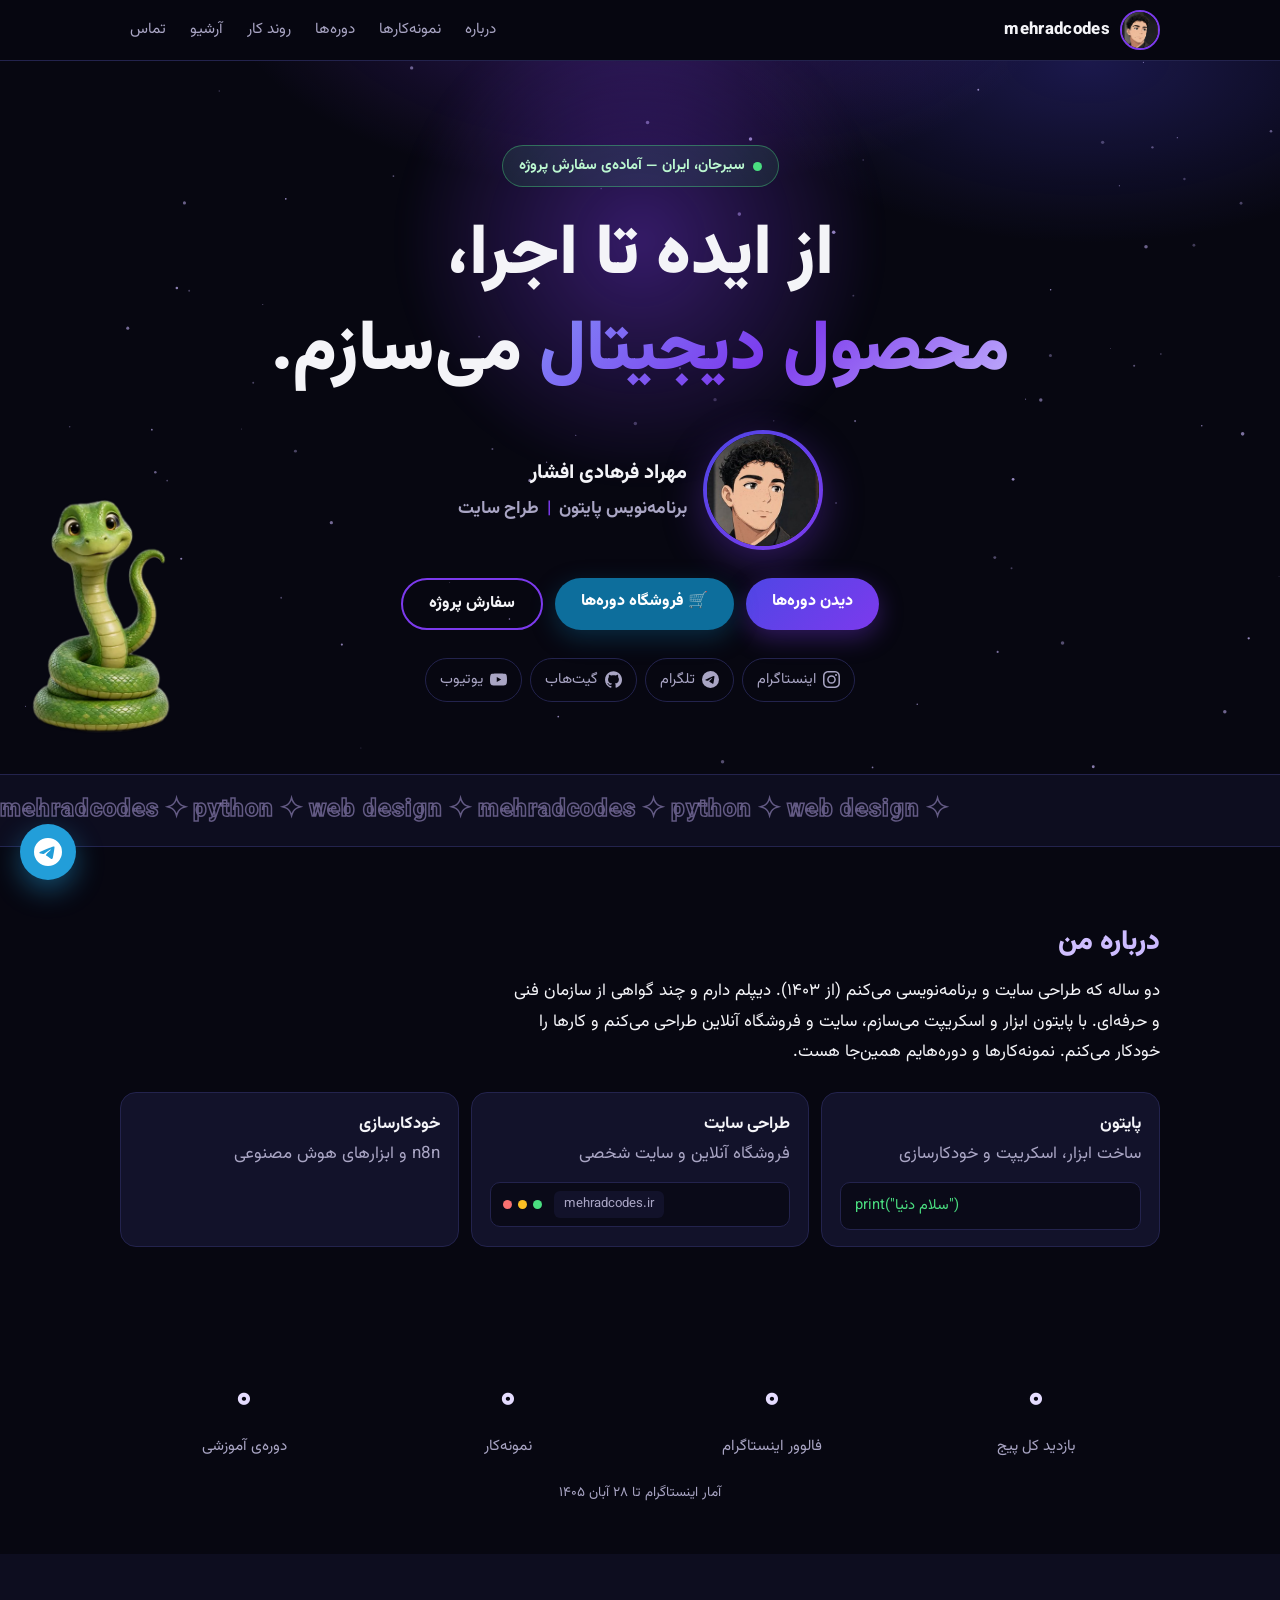
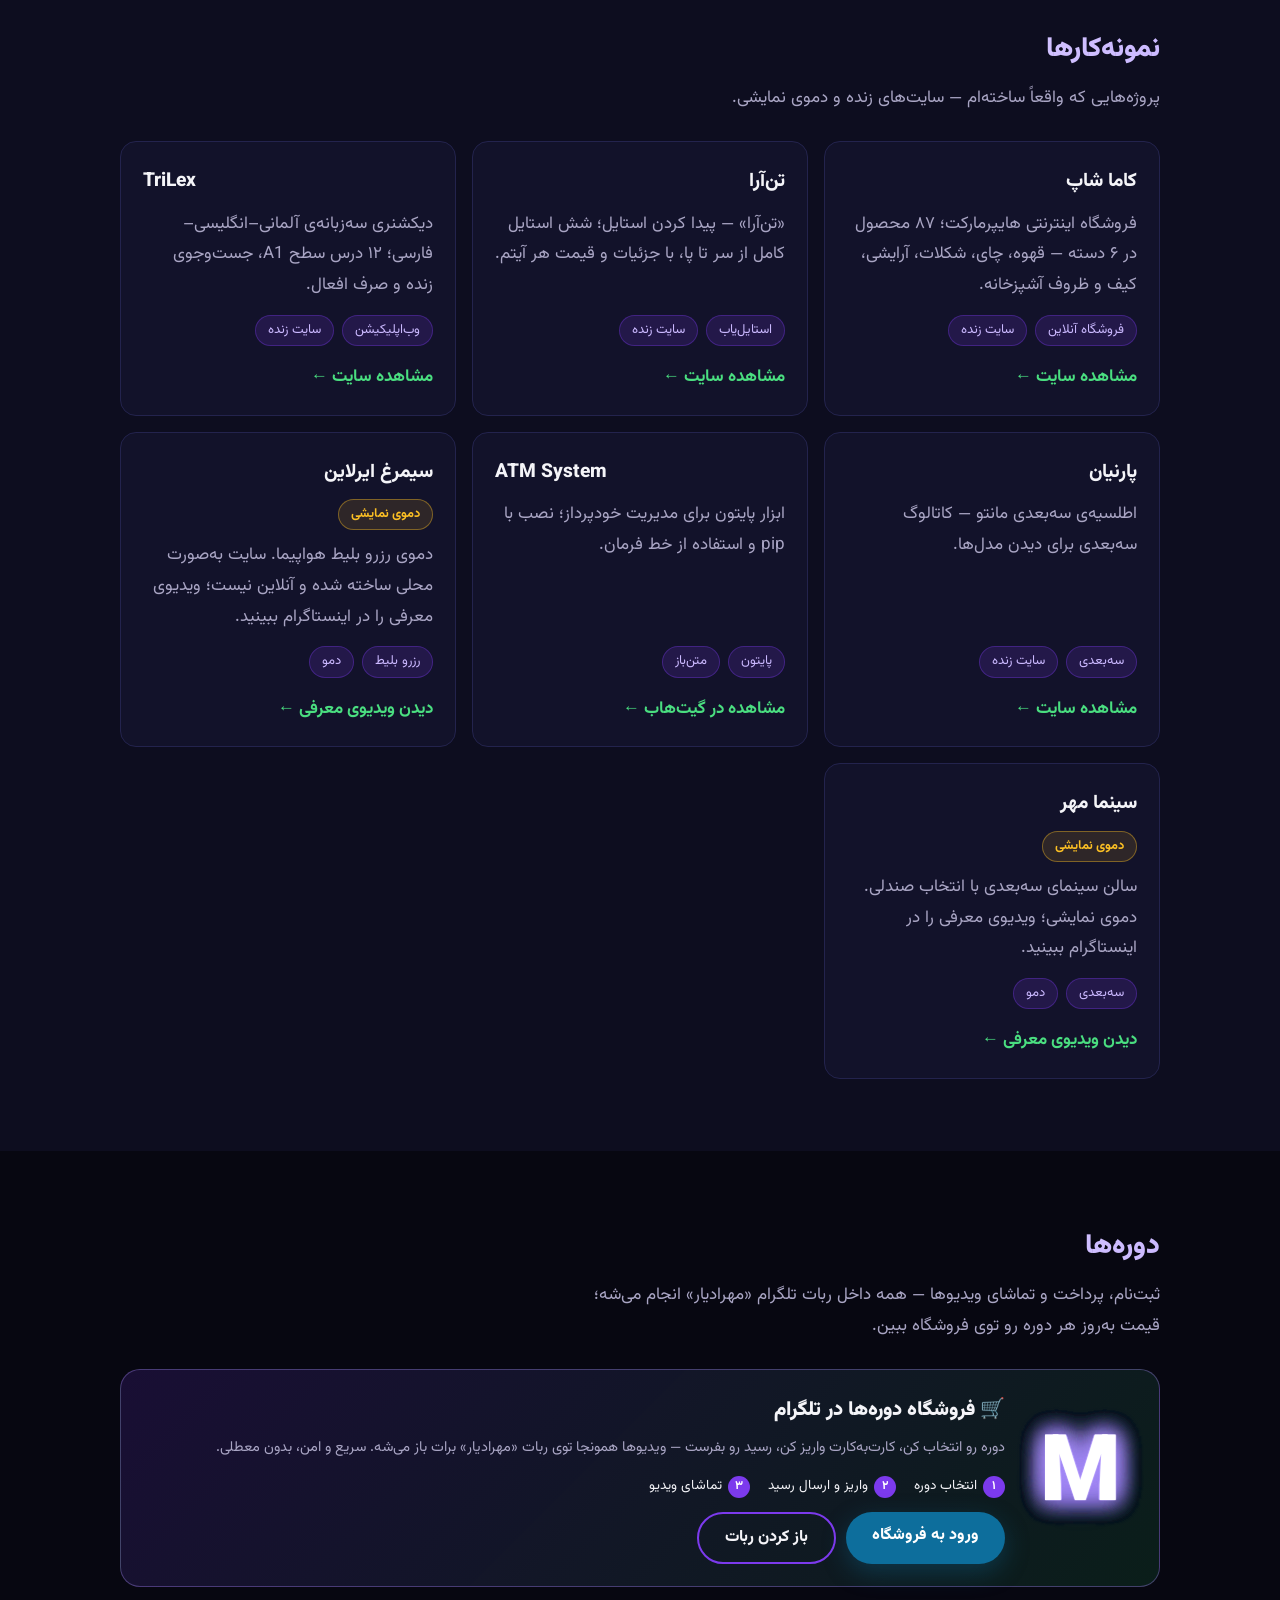
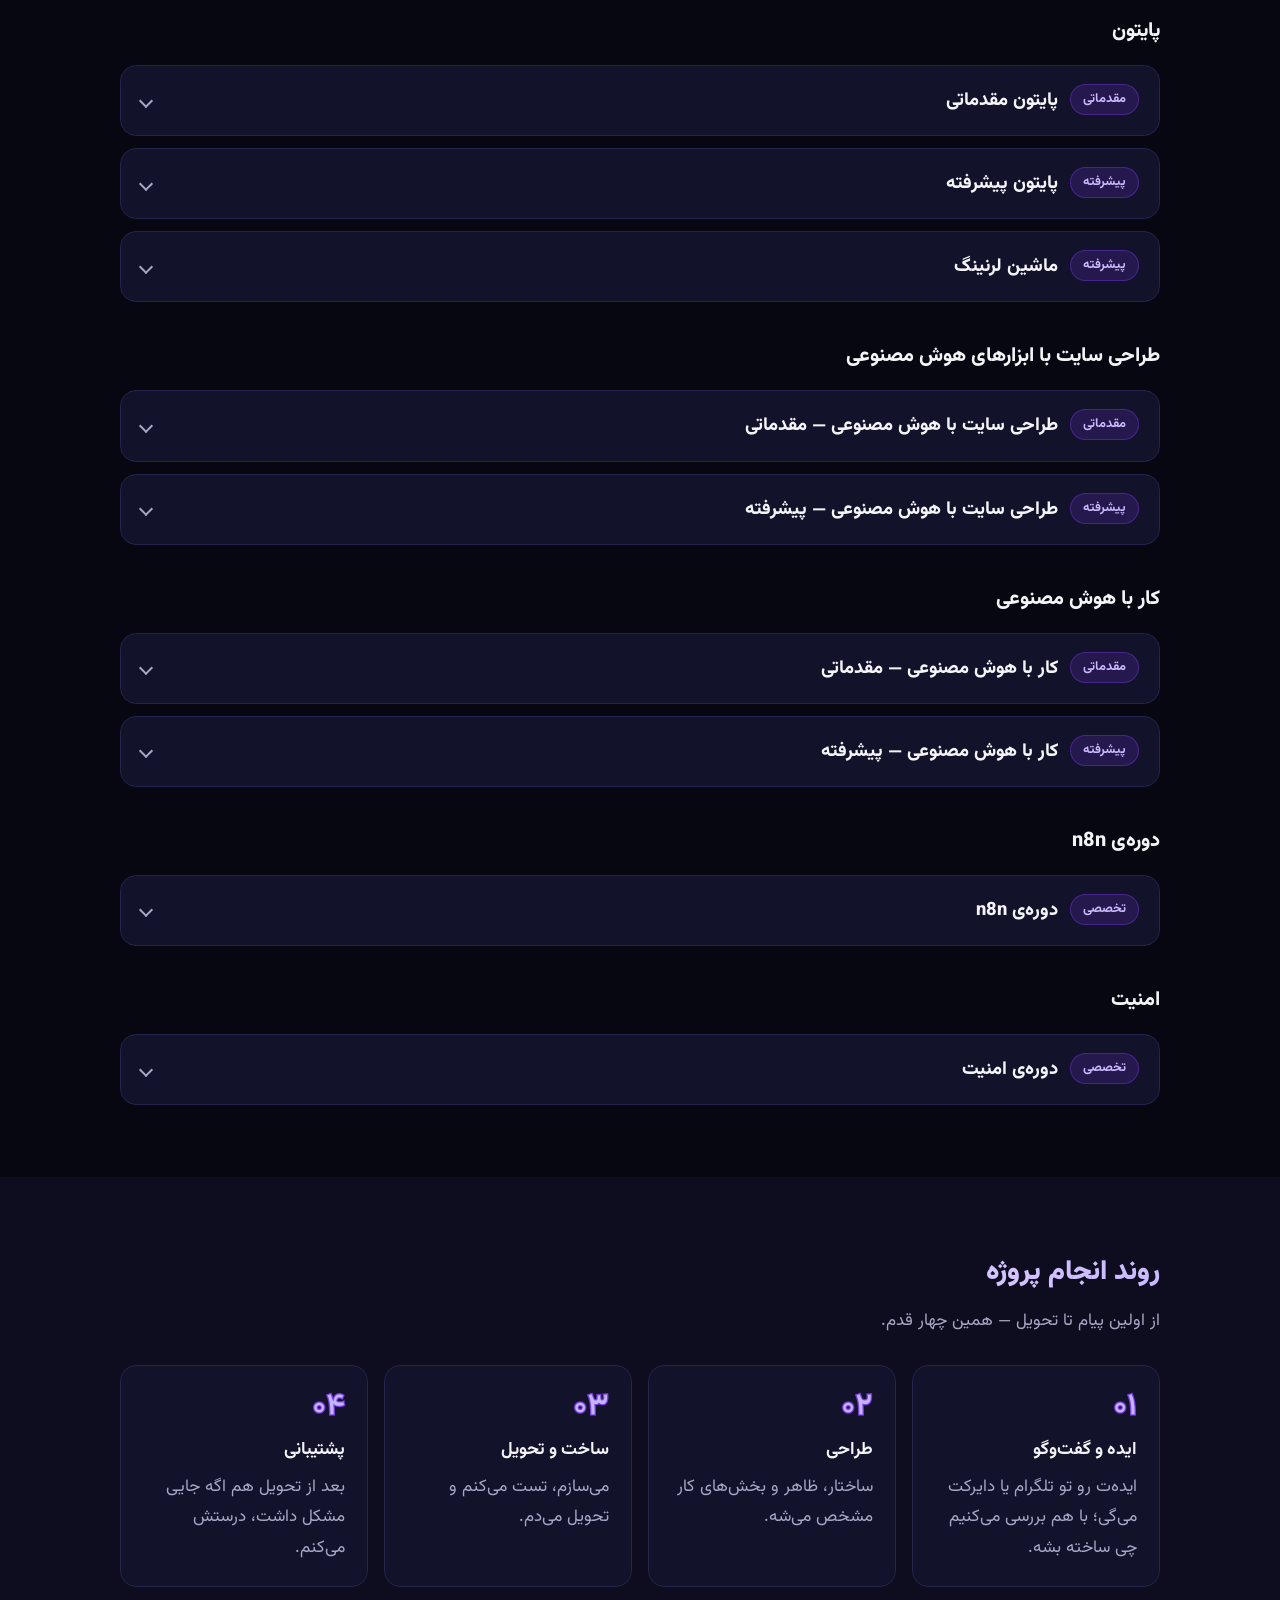
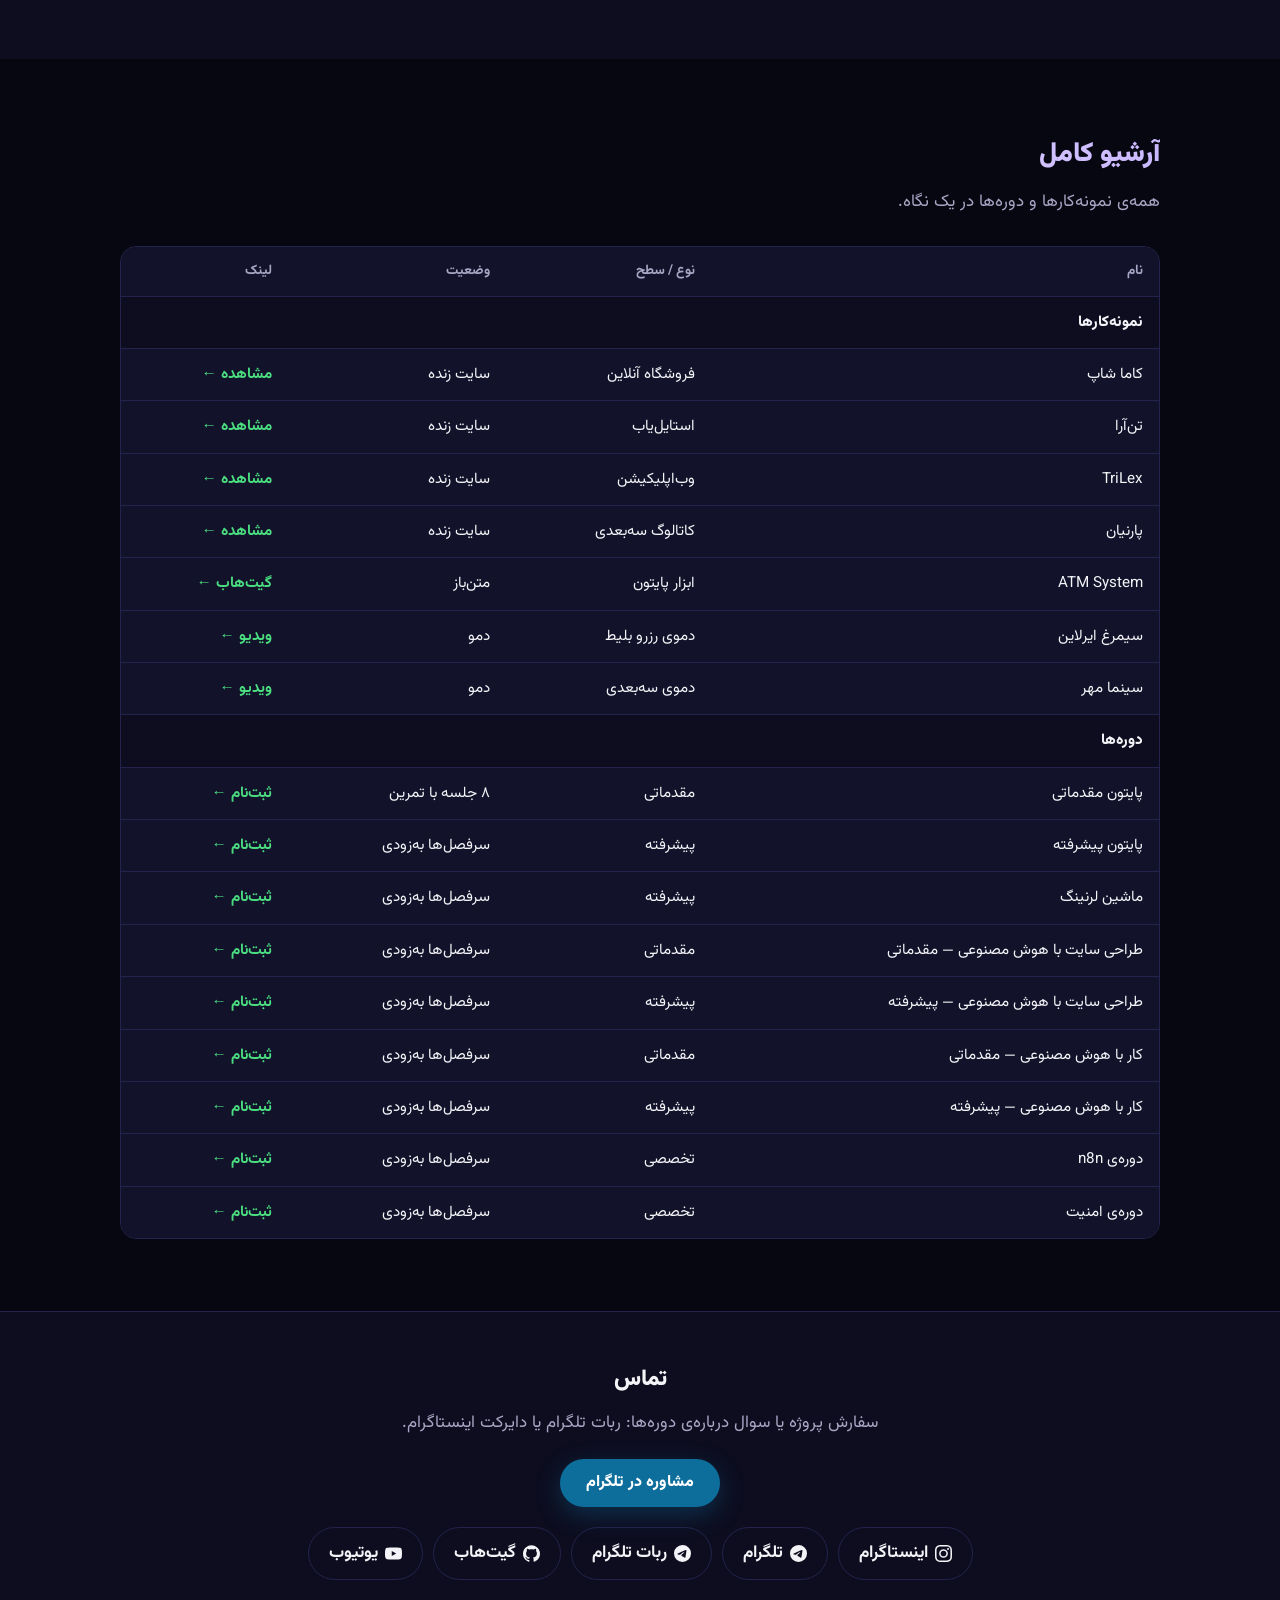
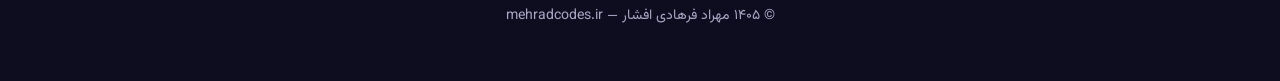
==== commit 580fc586: "Nightly stats update: followers + total views" ====
--- a/index.html
+++ b/index.html
@@ -106,11 +106,11 @@
     <section class="stats" aria-label="آمار">
       <div class="wrap stats-grid">
         <div class="stat">
-          <span class="stat-num" data-target="29227">۰</span>
+          <span class="stat-num" data-target="32622">۰</span>
           <span class="stat-label">بازدید کل پیج</span>
         </div>
         <div class="stat">
-          <span class="stat-num" data-target="542">۰</span>
+          <span class="stat-num" data-target="583">۰</span>
           <span class="stat-label">فالوور اینستاگرام</span>
         </div>
         <div class="stat">
@@ -122,7 +122,7 @@
           <span class="stat-label">دوره‌ی آموزشی</span>
         </div>
       </div>
-      <p class="stats-note">آمار اینستاگرام تا ۲۶ آبان ۱۴۰۵</p>
+      <p class="stats-note">آمار اینستاگرام تا ۲۸ آبان ۱۴۰۵</p>
     </section>
 
     <!-- Portfolio -->
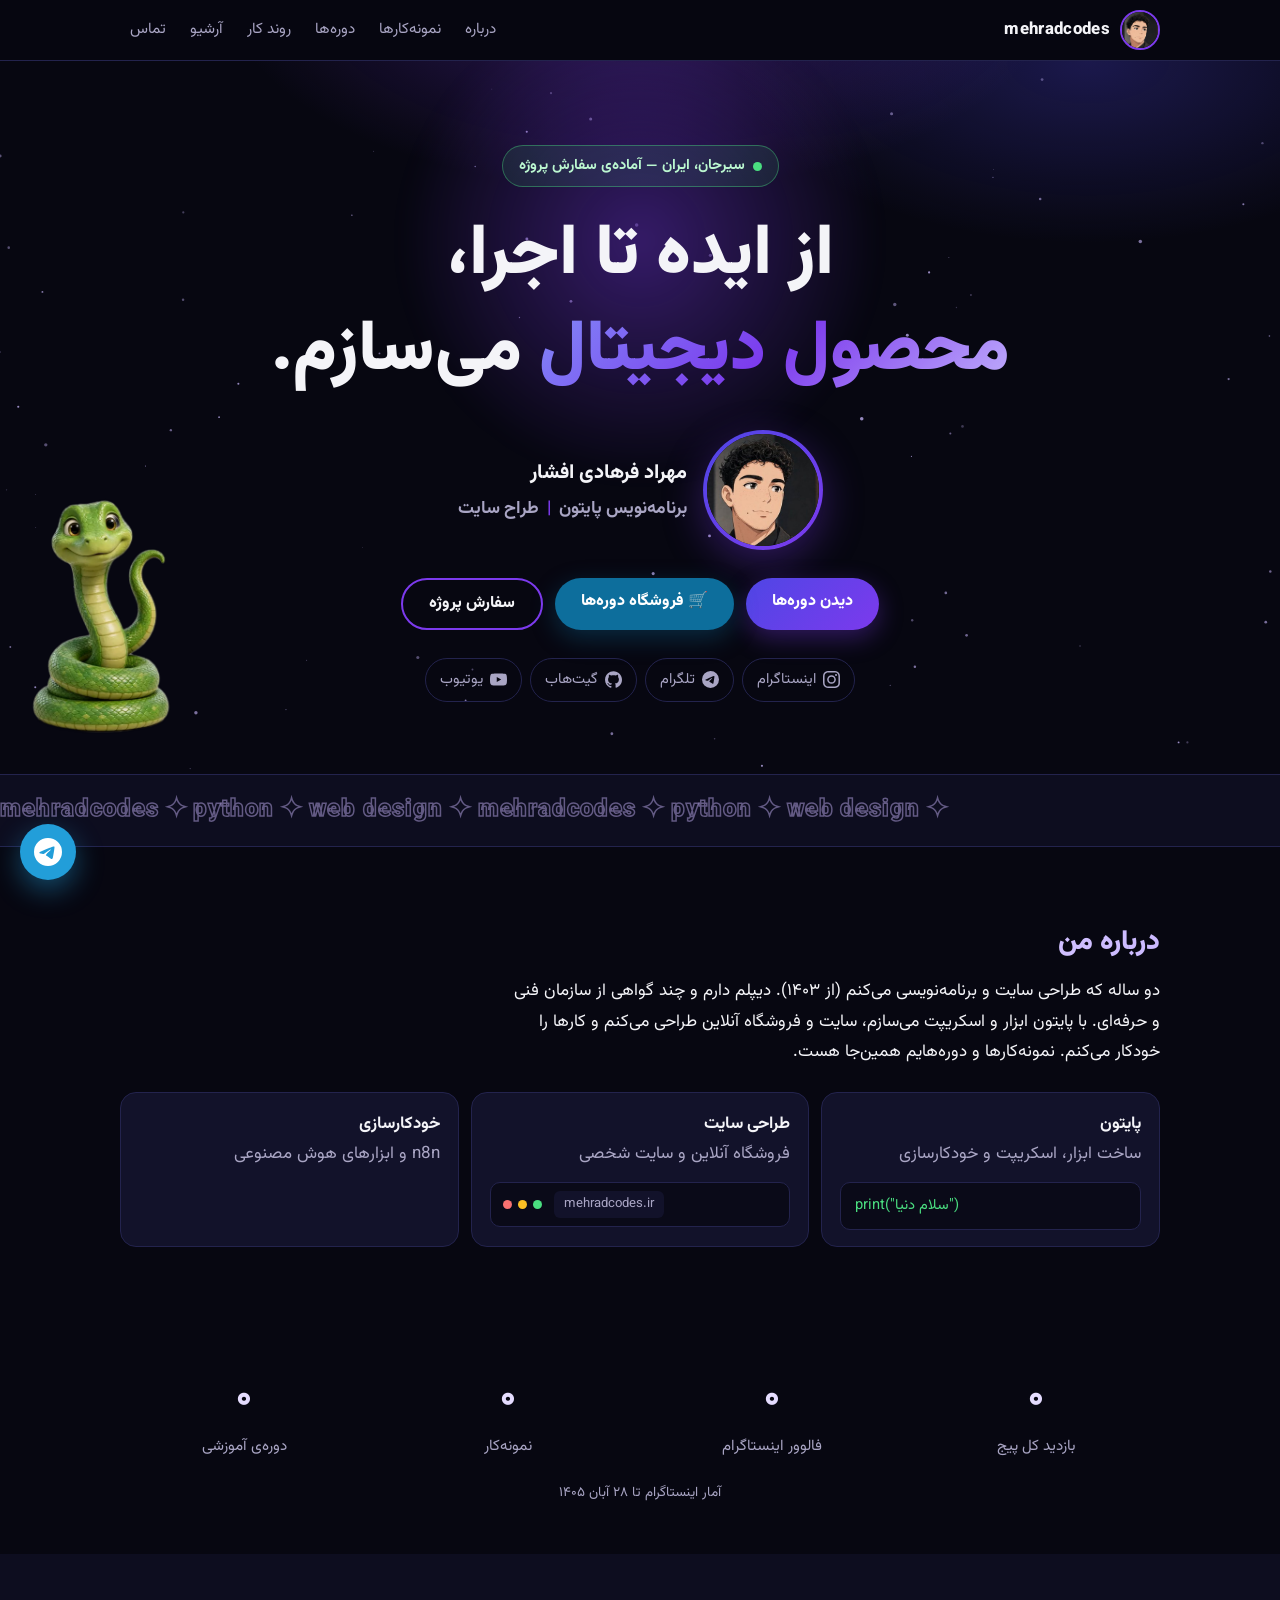
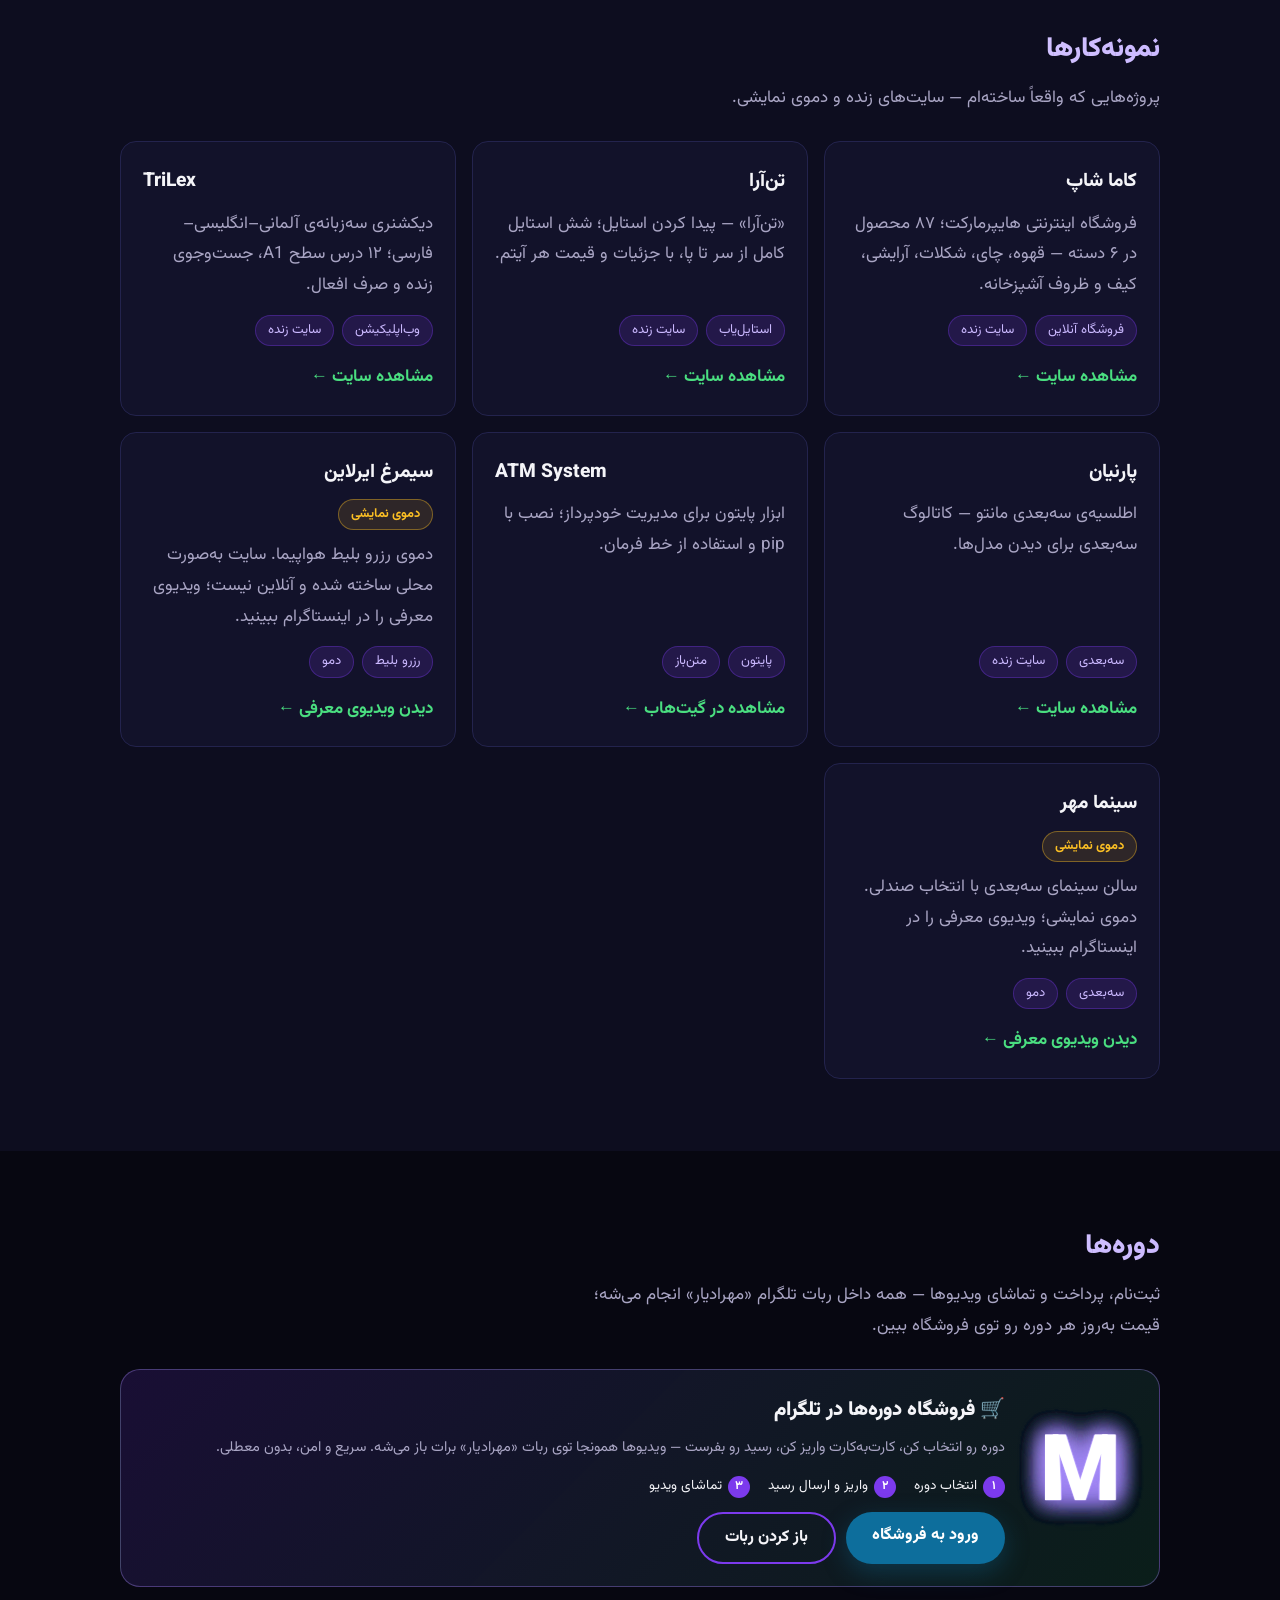
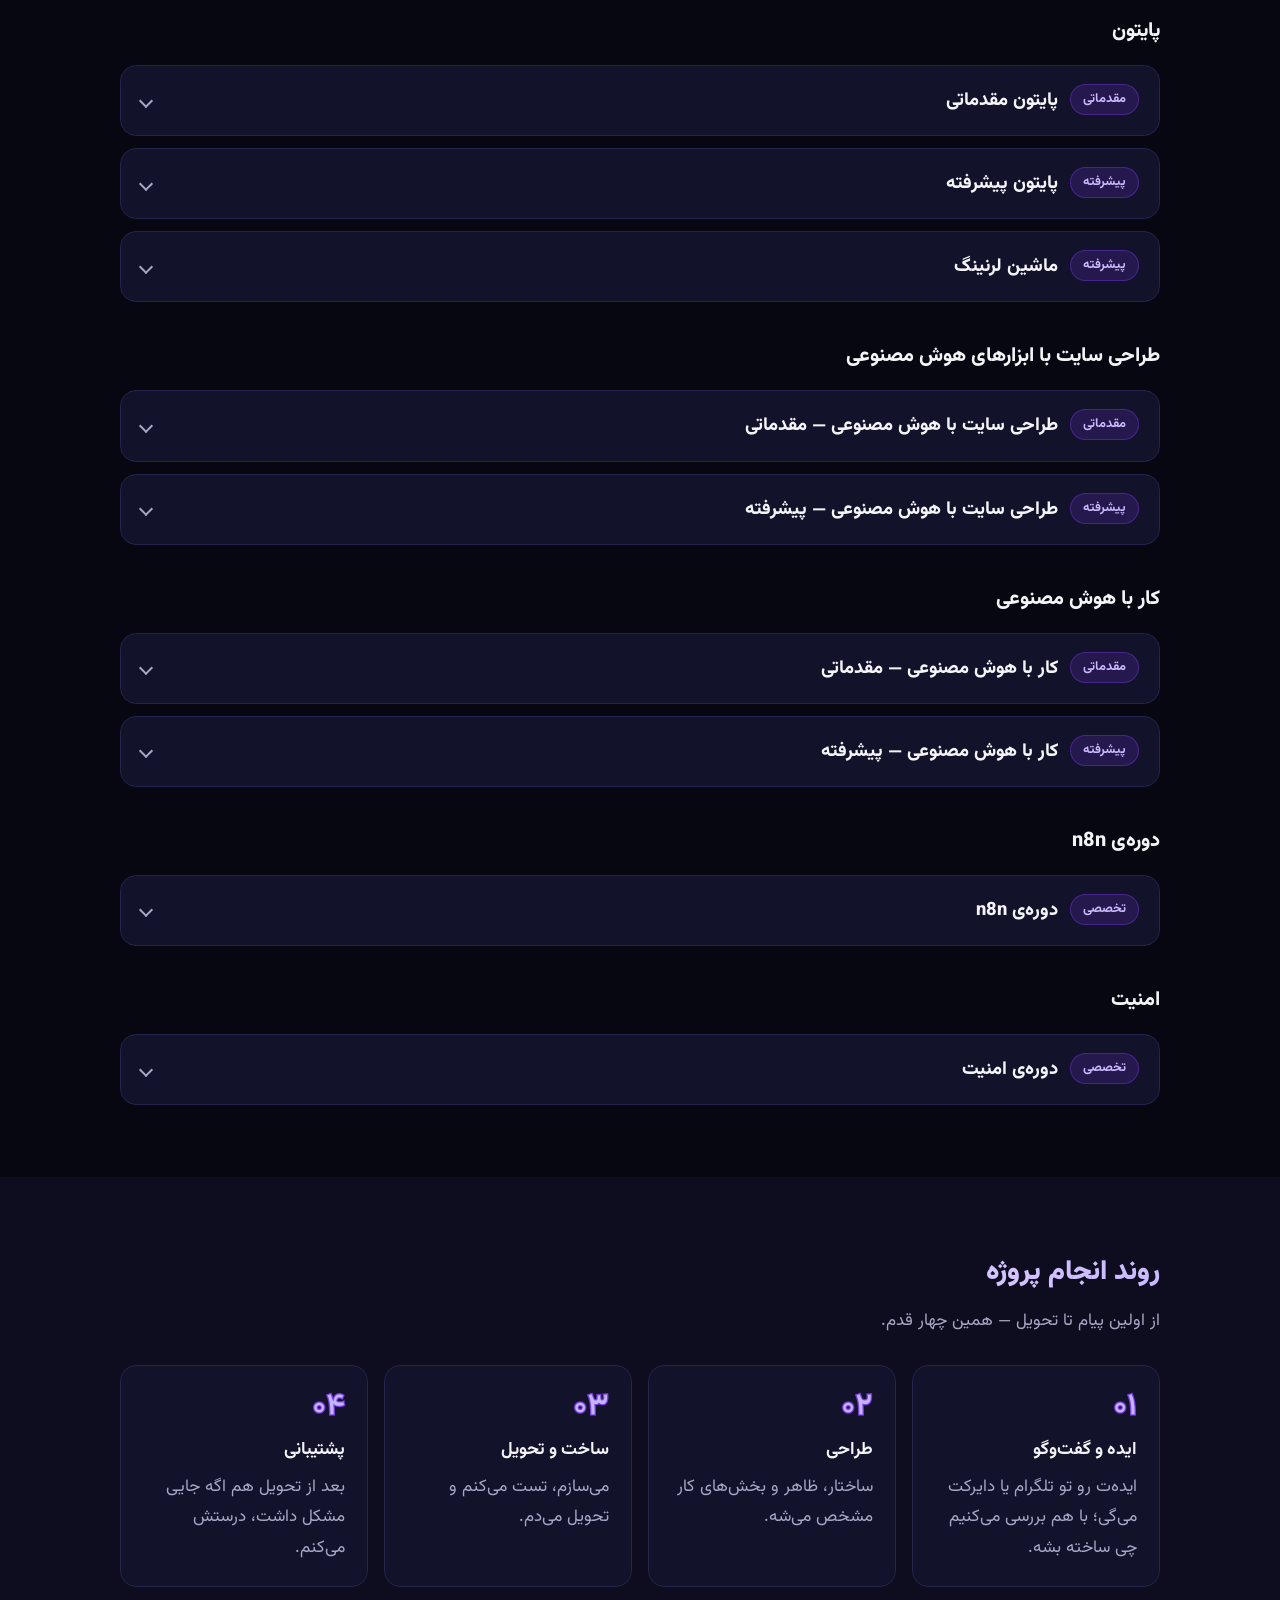
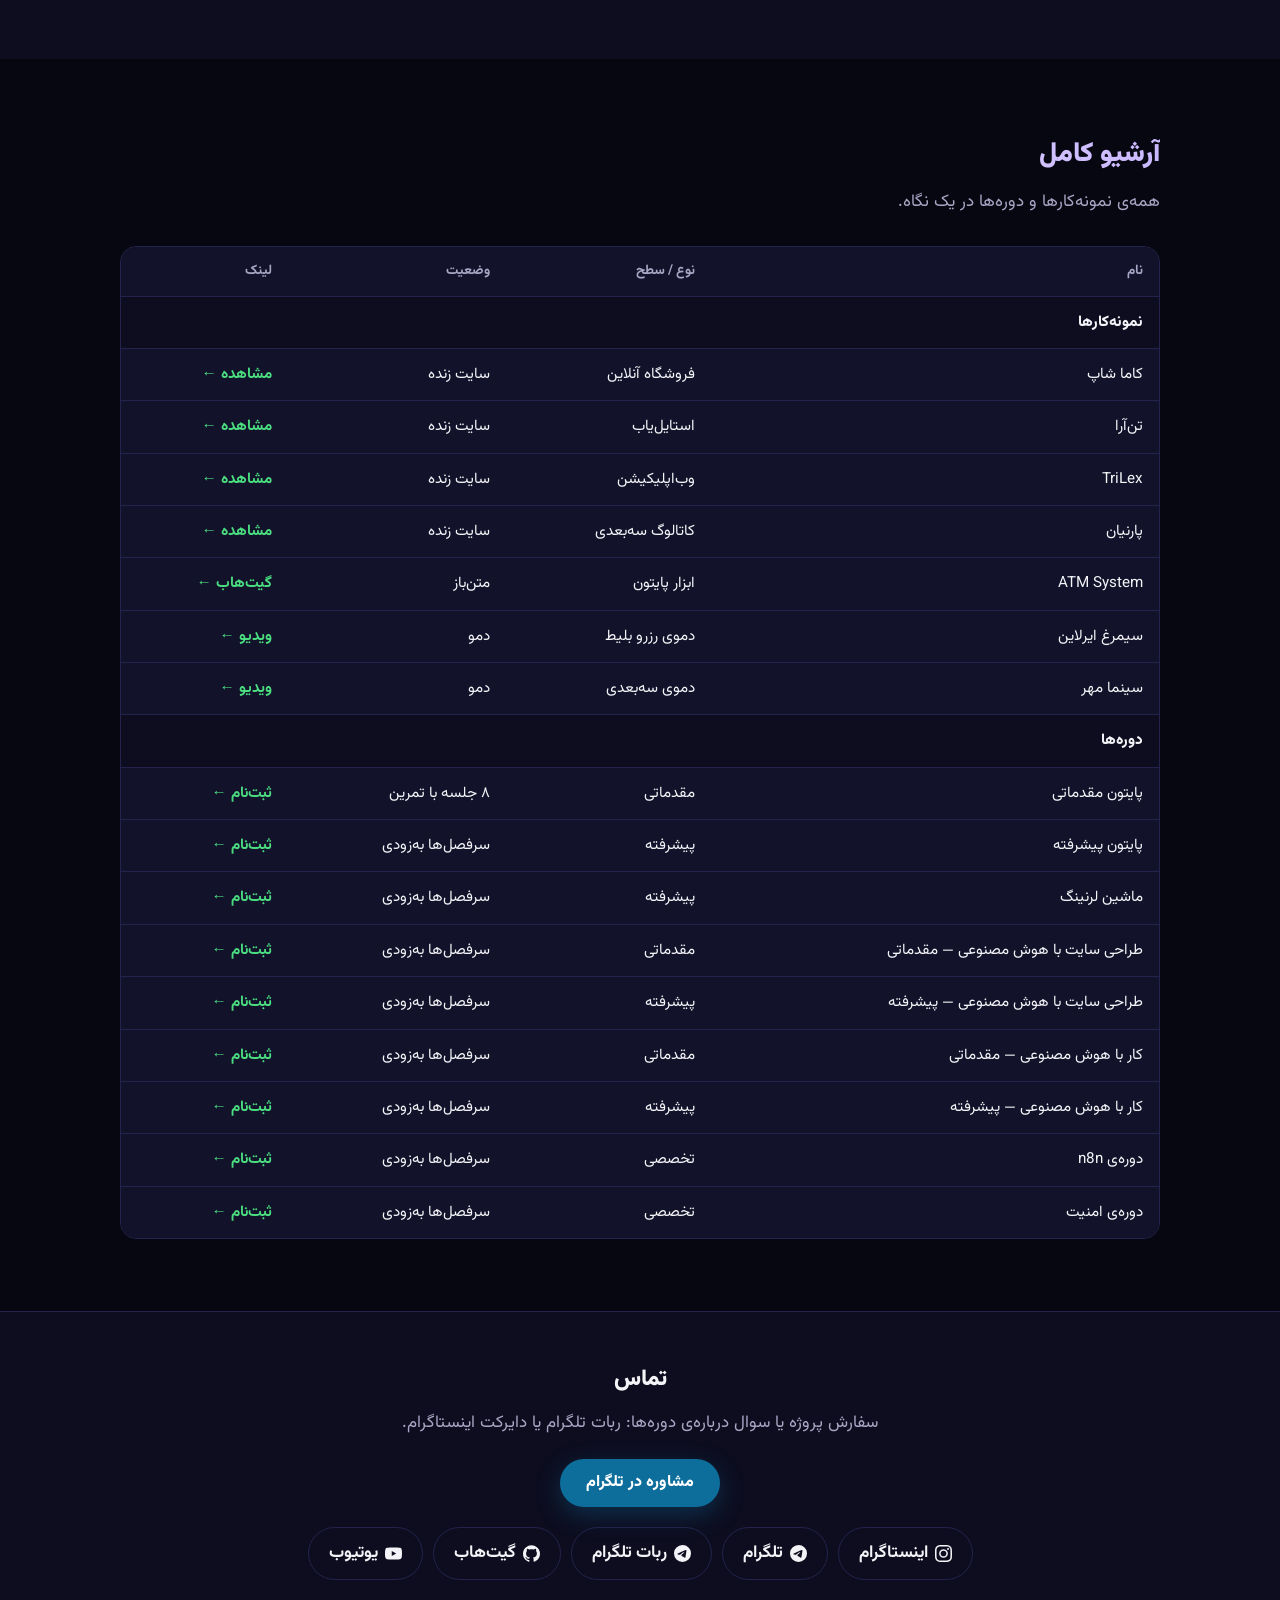
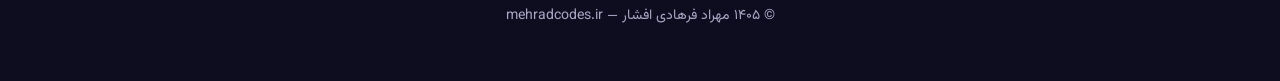
==== commit 6afd4f9c: "Nightly stats update: followers + total views" ====
--- a/index.html
+++ b/index.html
@@ -106,7 +106,7 @@
     <section class="stats" aria-label="آمار">
       <div class="wrap stats-grid">
         <div class="stat">
-          <span class="stat-num" data-target="32622">۰</span>
+          <span class="stat-num" data-target="32623">۰</span>
           <span class="stat-label">بازدید کل پیج</span>
         </div>
         <div class="stat">
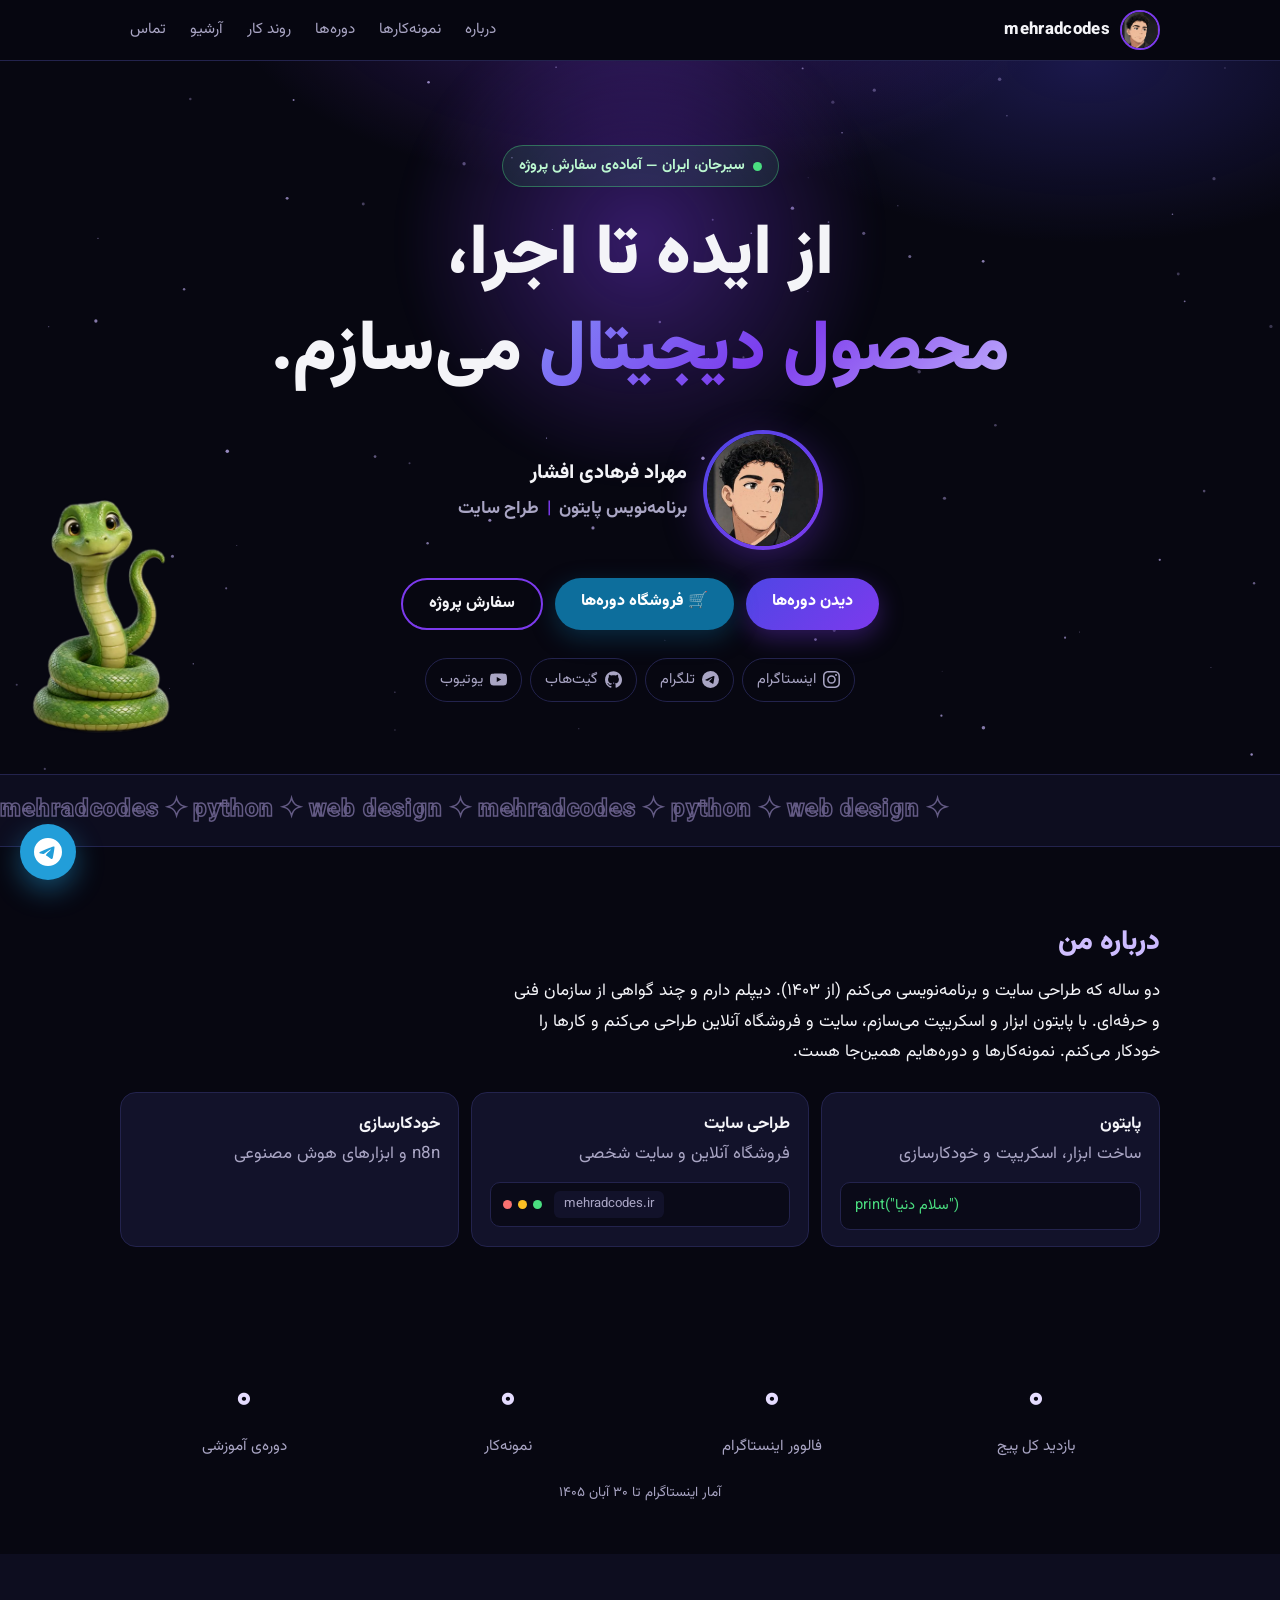
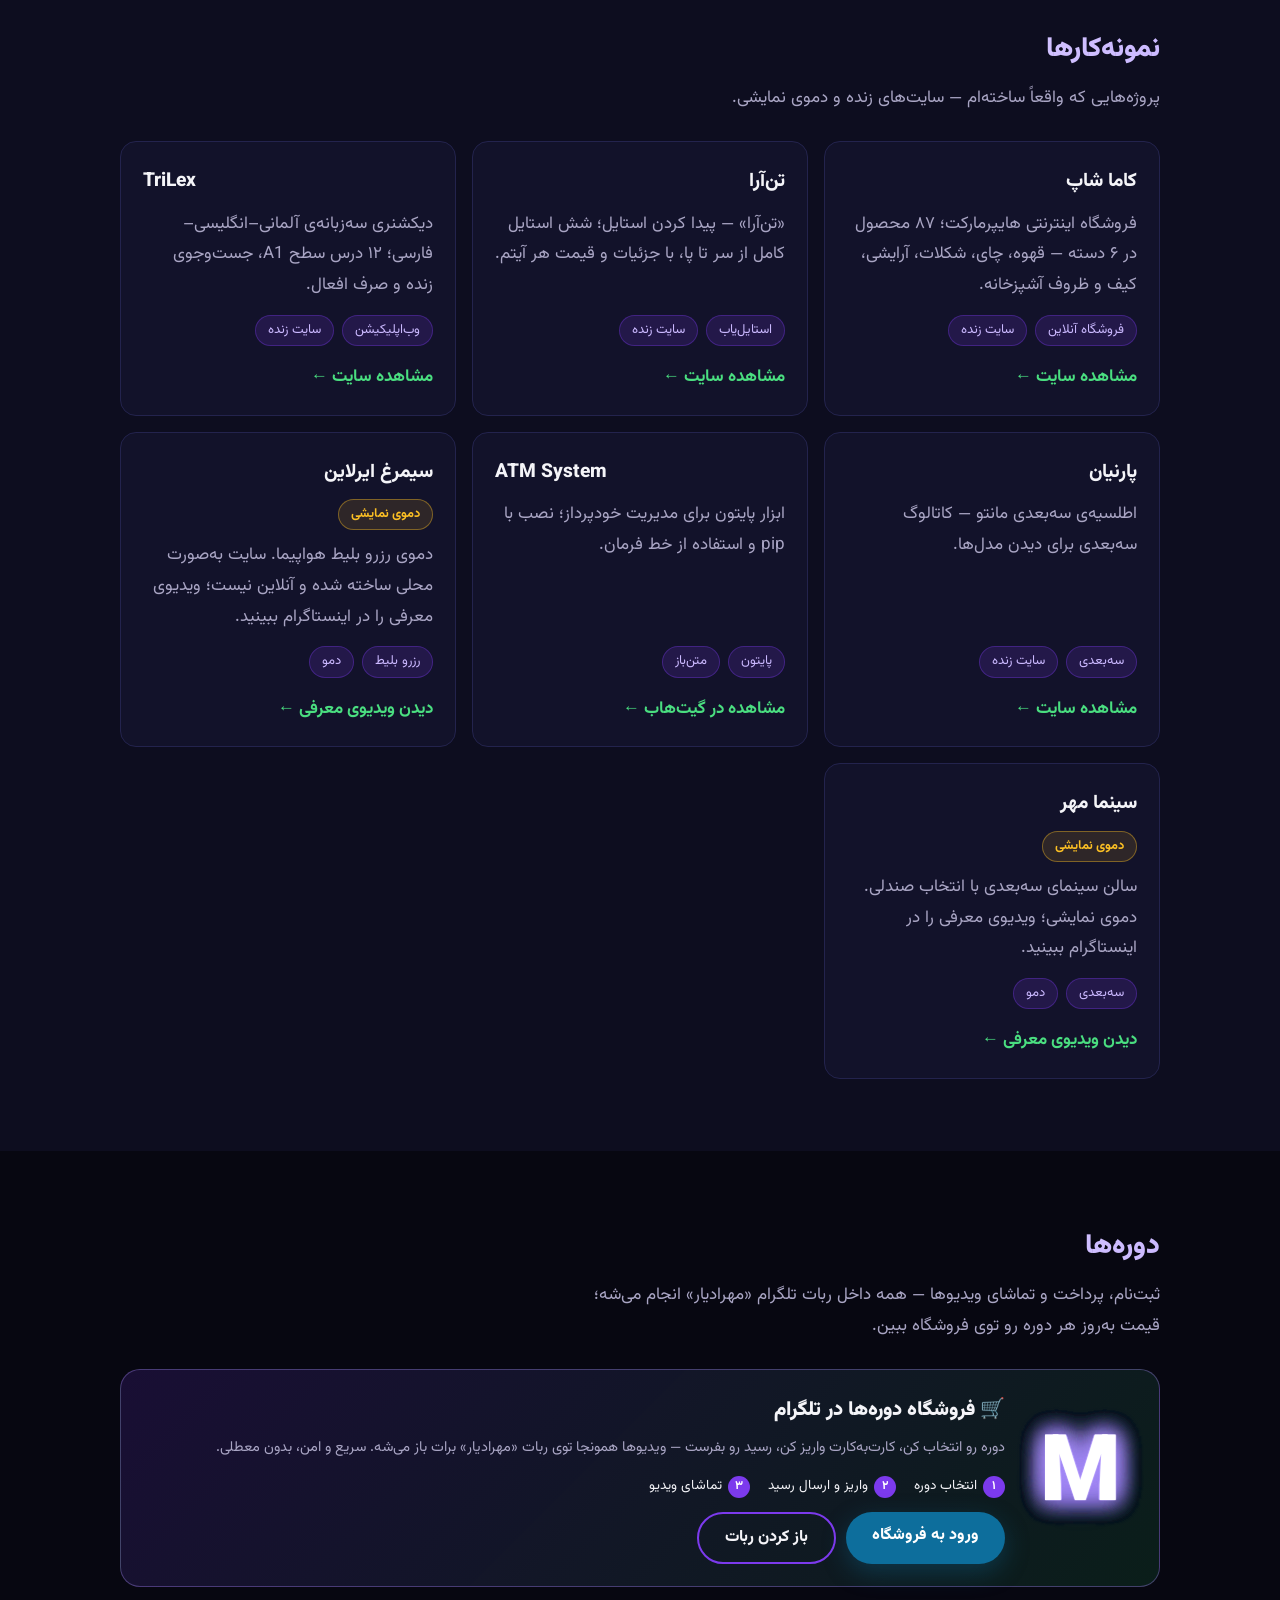
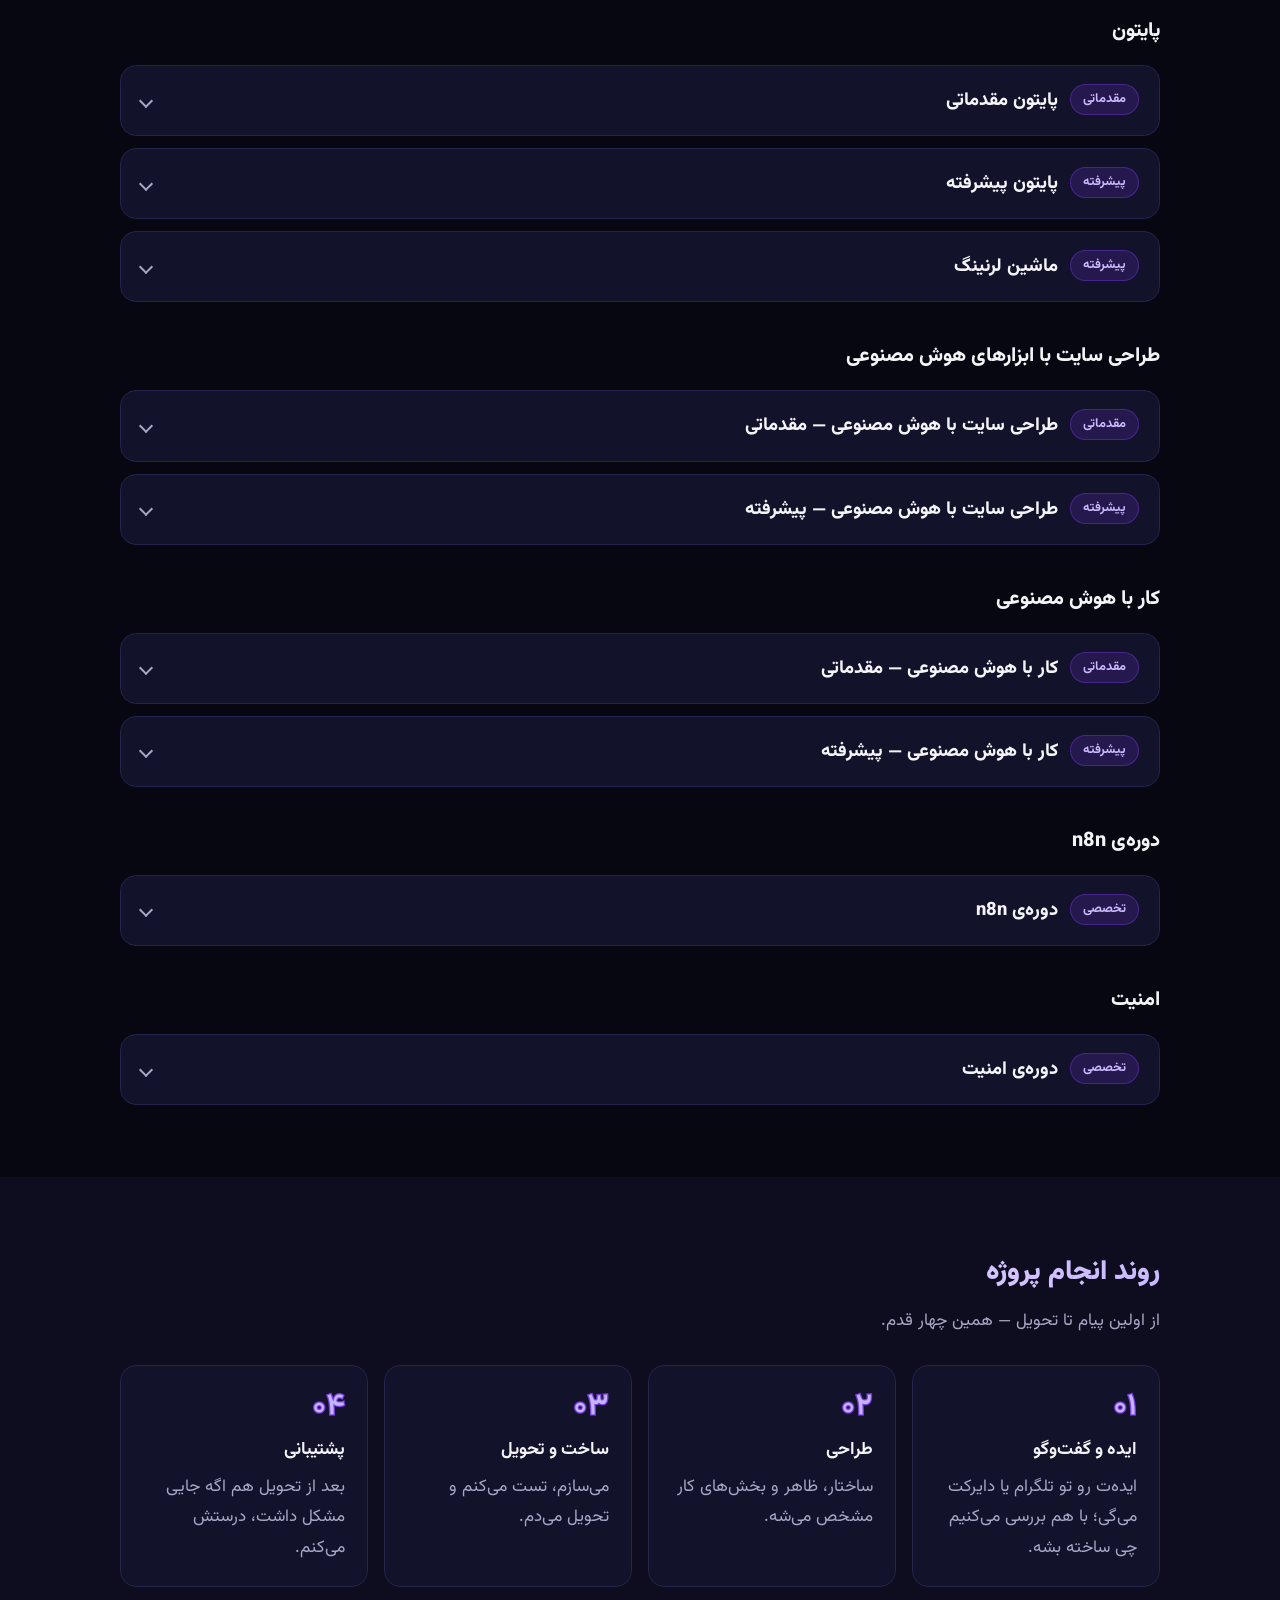
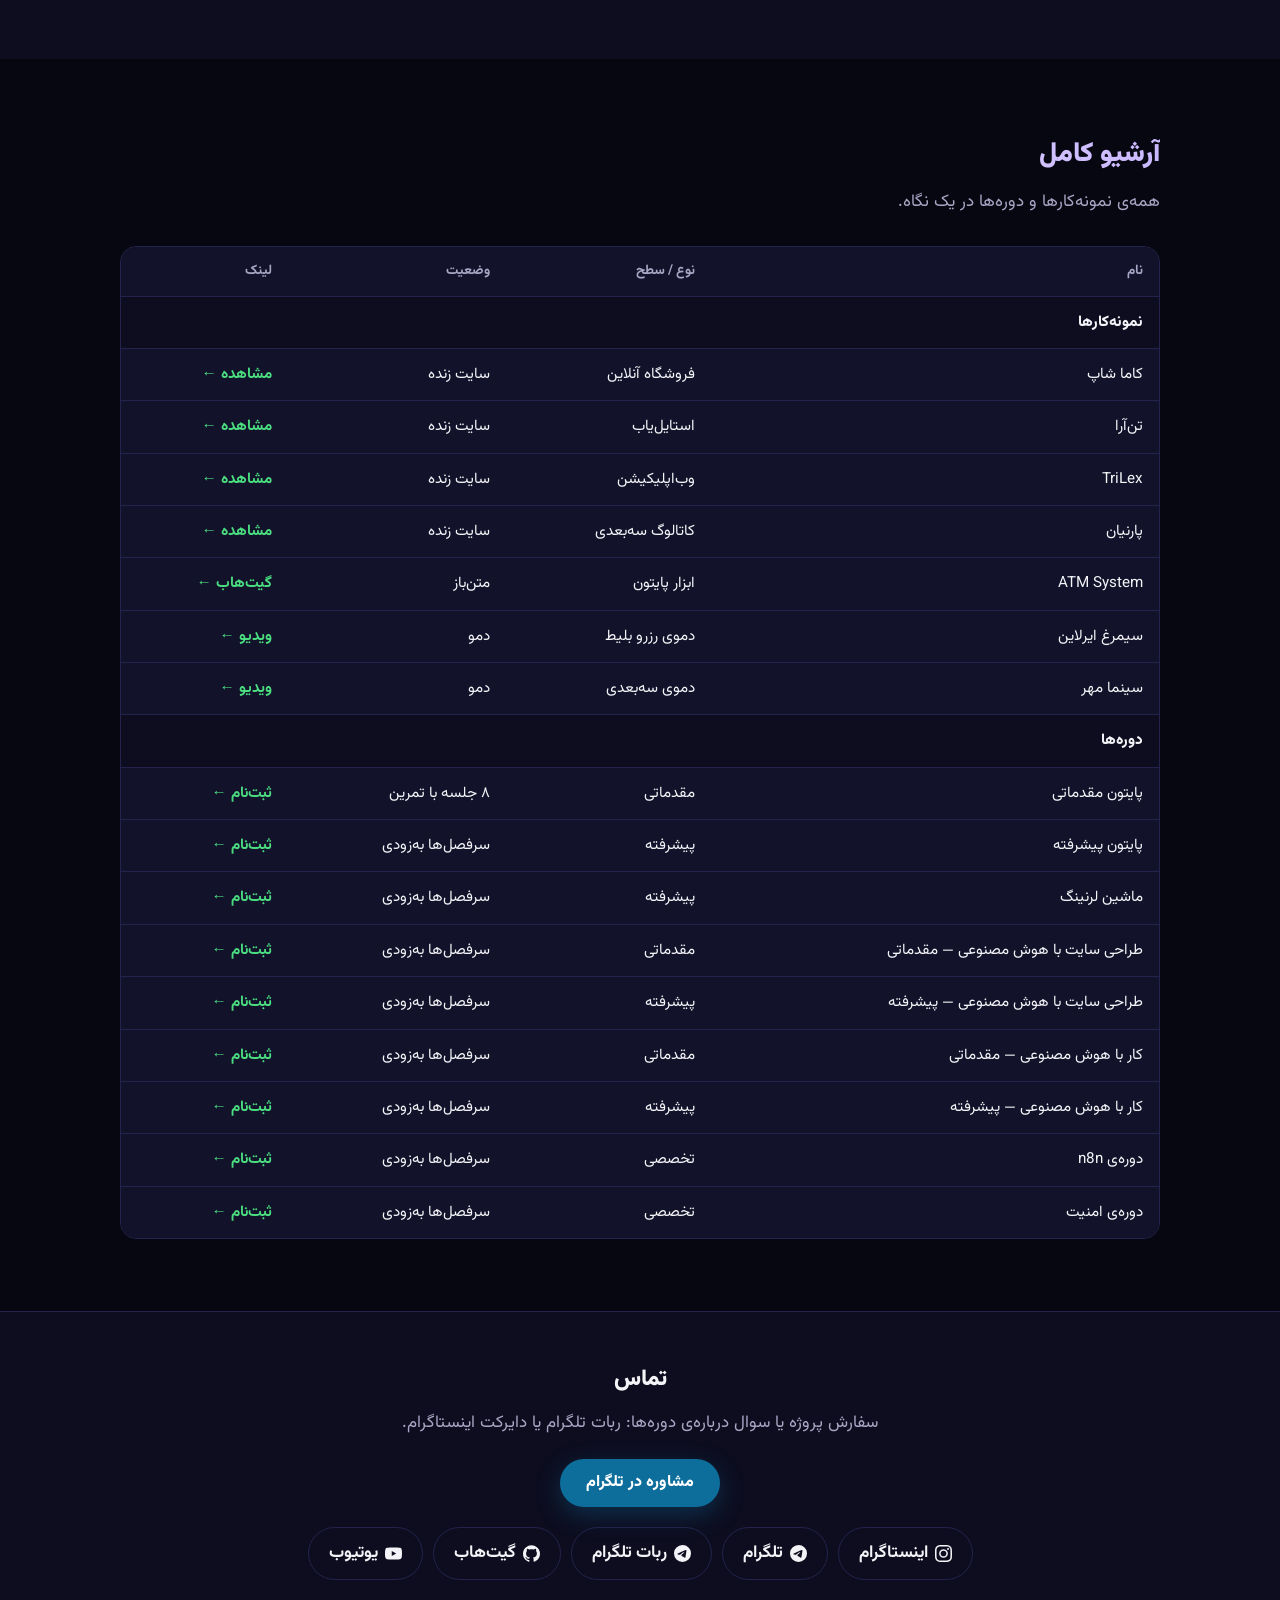
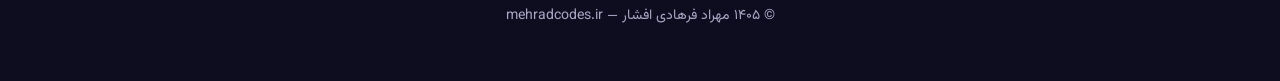
==== commit 0ccd0421: "Morning stats update: followers + total views" ====
--- a/index.html
+++ b/index.html
@@ -106,11 +106,11 @@
     <section class="stats" aria-label="آمار">
       <div class="wrap stats-grid">
         <div class="stat">
-          <span class="stat-num" data-target="32623">۰</span>
+          <span class="stat-num" data-target="34641">۰</span>
           <span class="stat-label">بازدید کل پیج</span>
         </div>
         <div class="stat">
-          <span class="stat-num" data-target="583">۰</span>
+          <span class="stat-num" data-target="622">۰</span>
           <span class="stat-label">فالوور اینستاگرام</span>
         </div>
         <div class="stat">
@@ -122,7 +122,7 @@
           <span class="stat-label">دوره‌ی آموزشی</span>
         </div>
       </div>
-      <p class="stats-note">آمار اینستاگرام تا ۲۸ آبان ۱۴۰۵</p>
+      <p class="stats-note">آمار اینستاگرام تا ۳۰ آبان ۱۴۰۵</p>
     </section>
 
     <!-- Portfolio -->
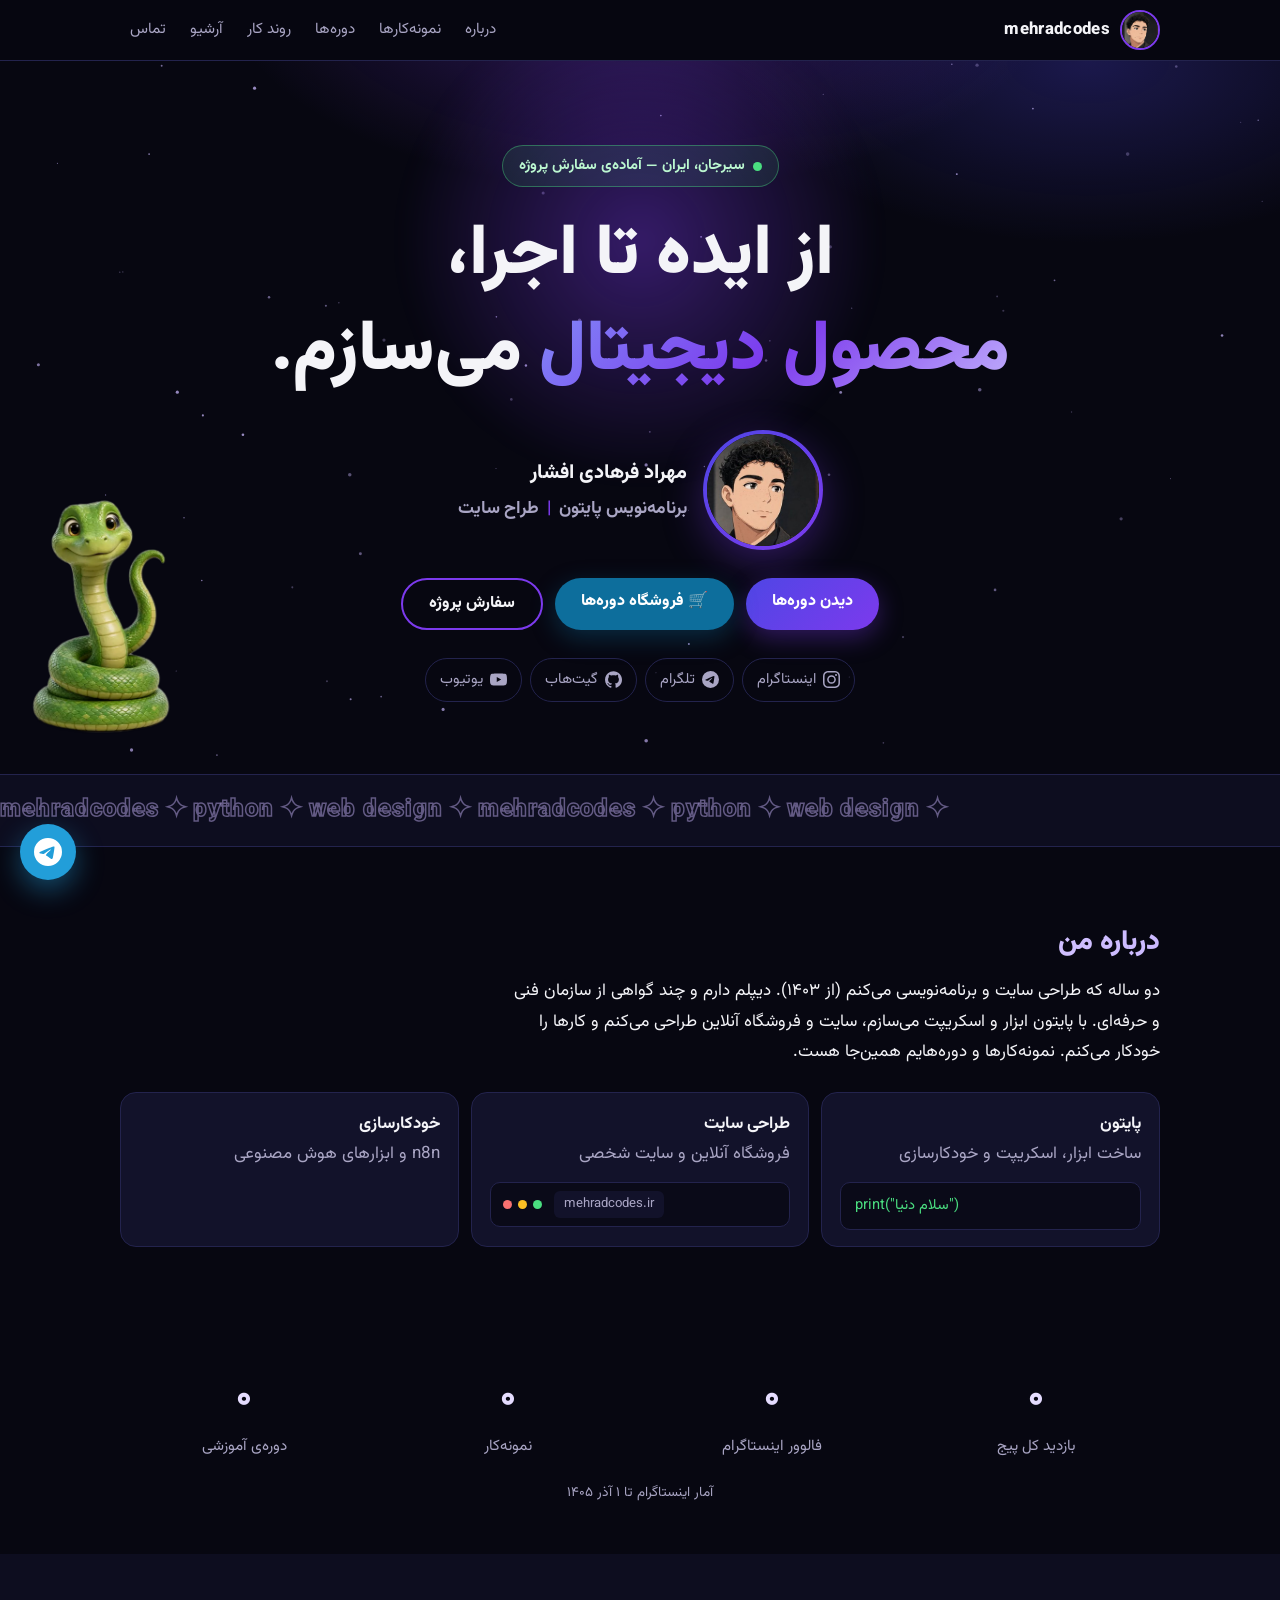
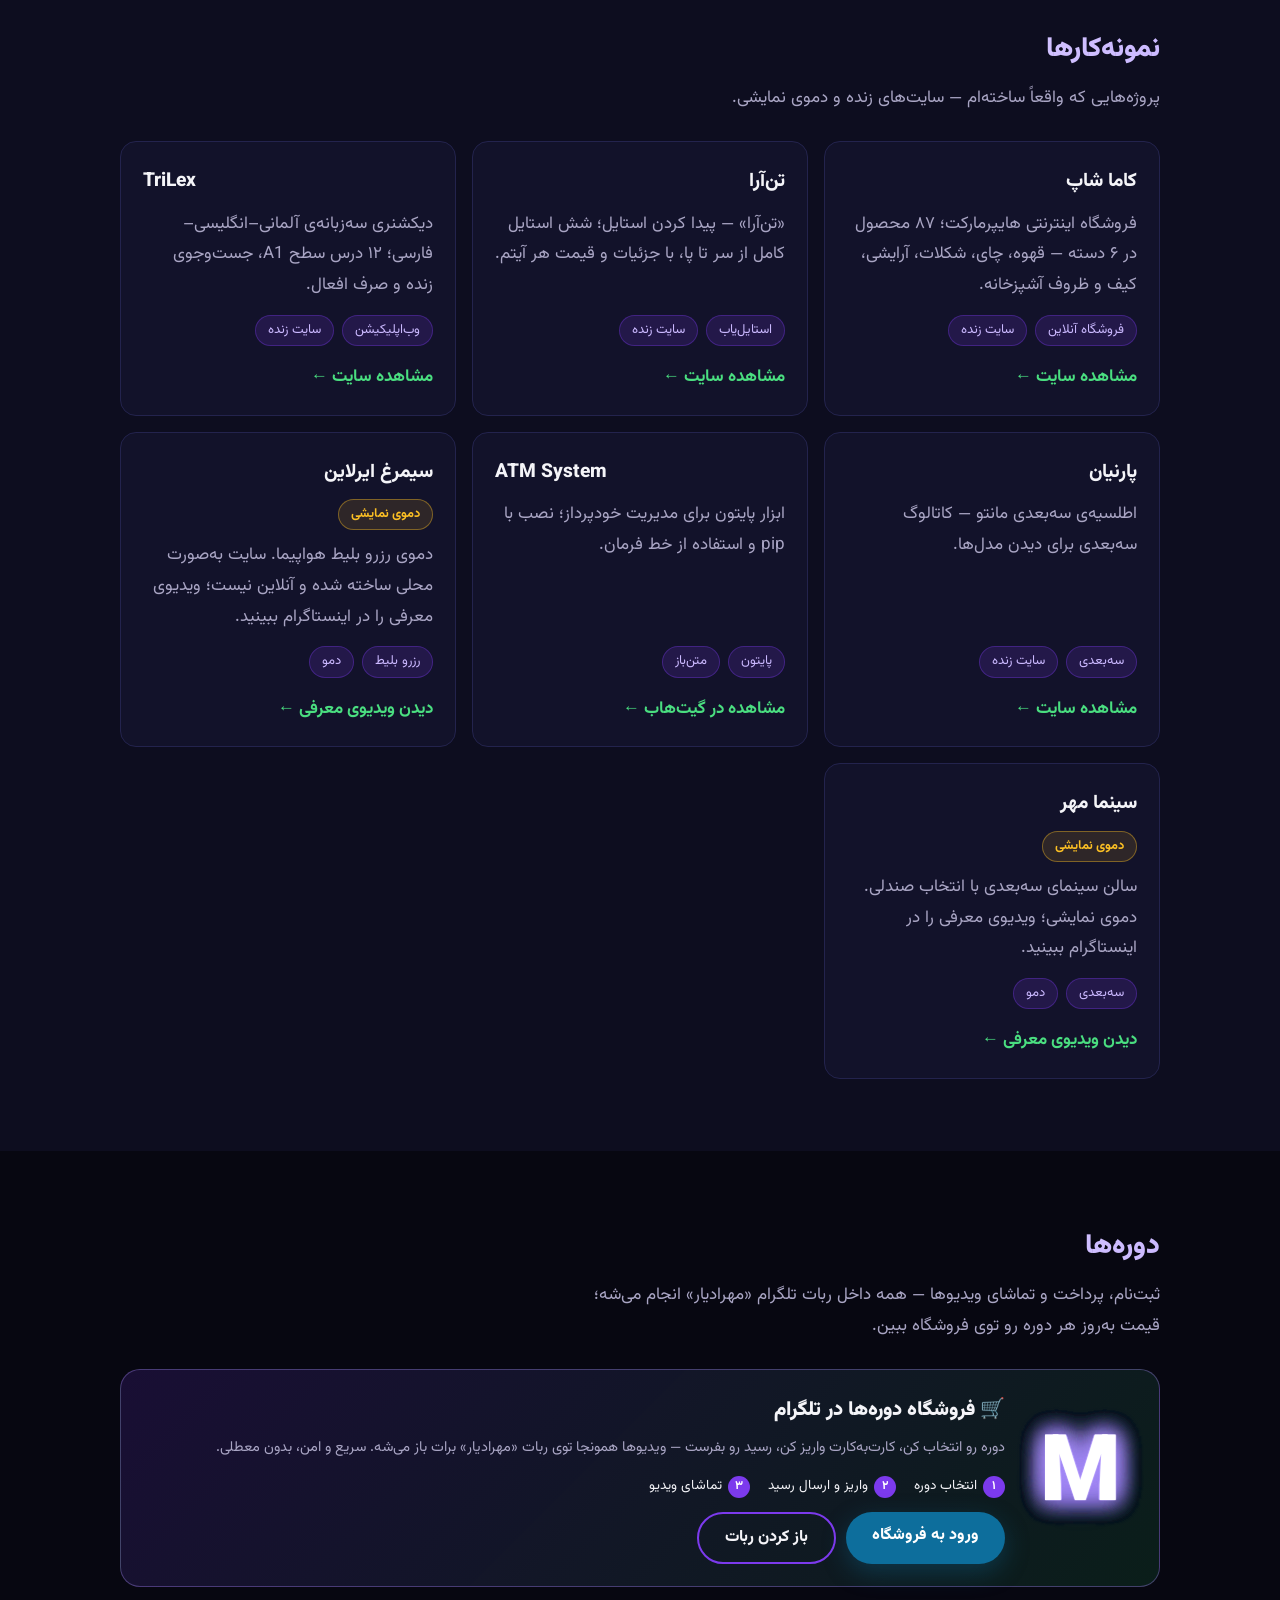
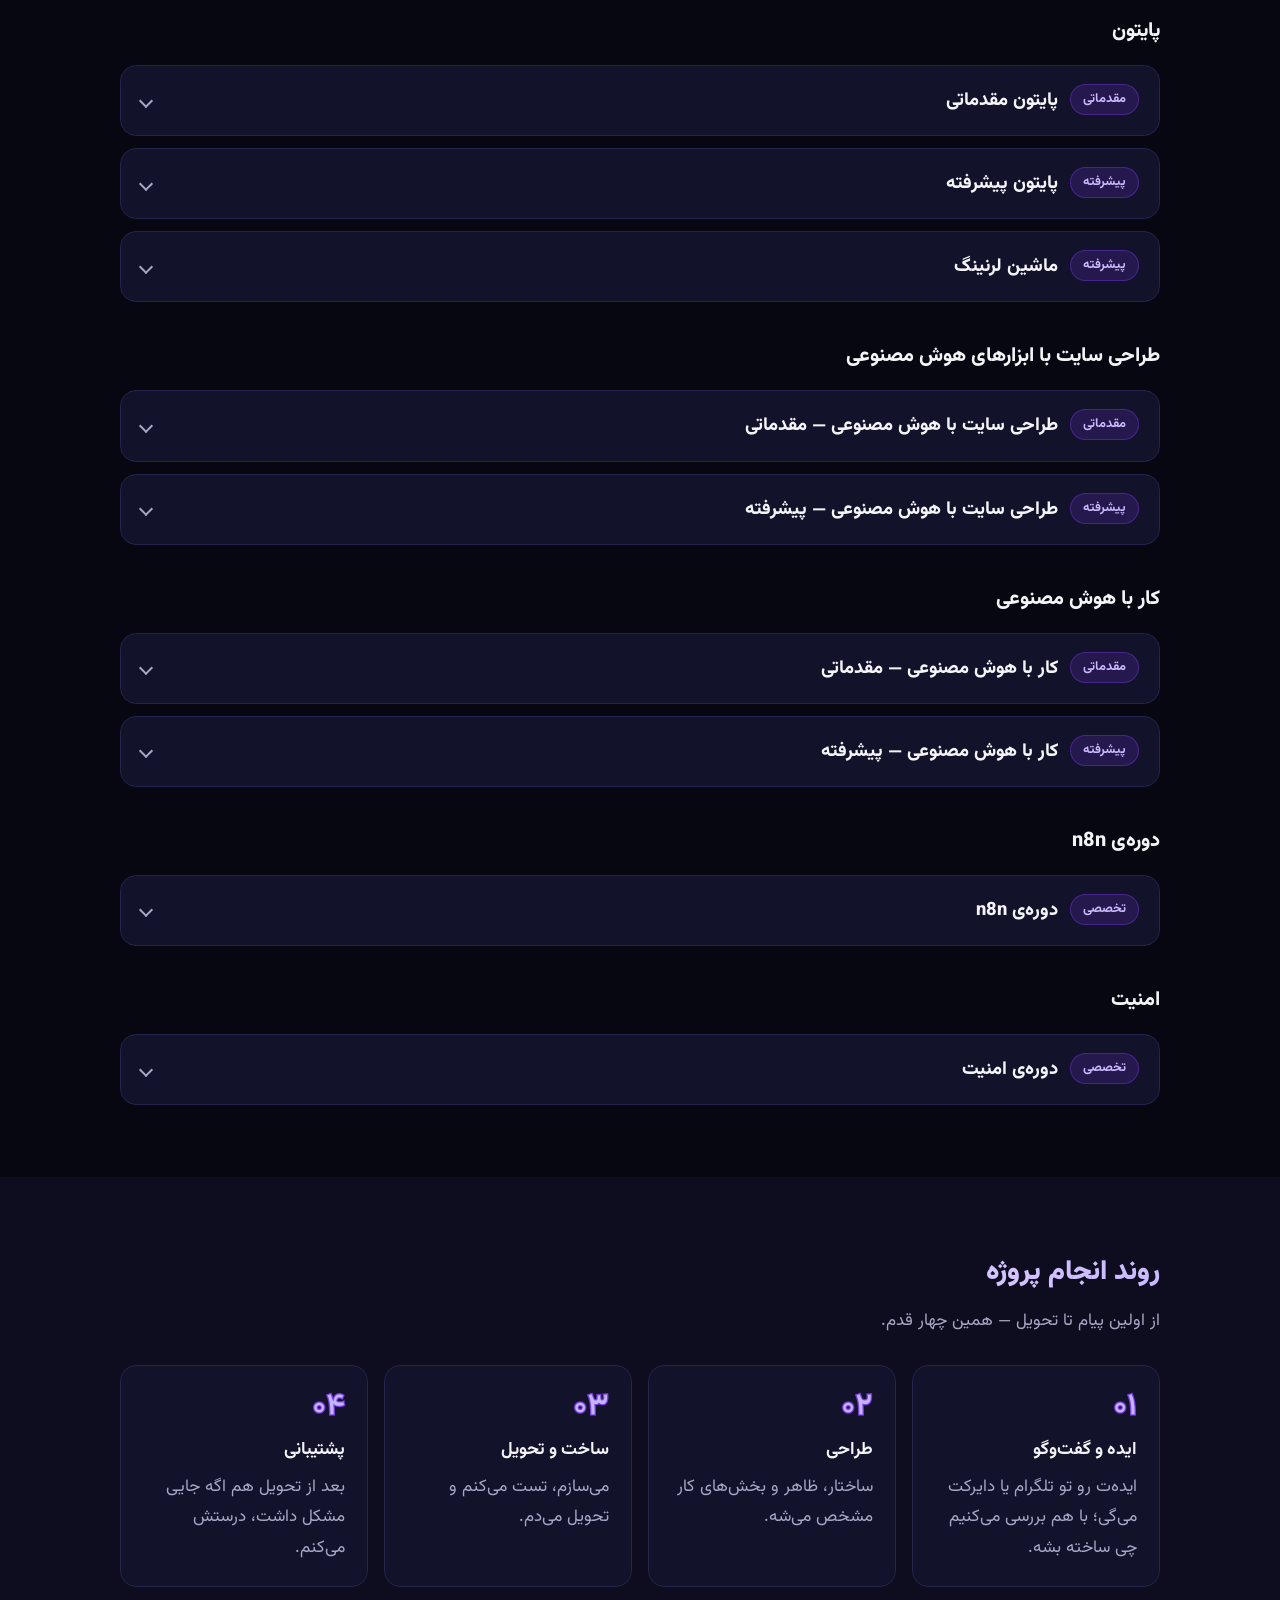
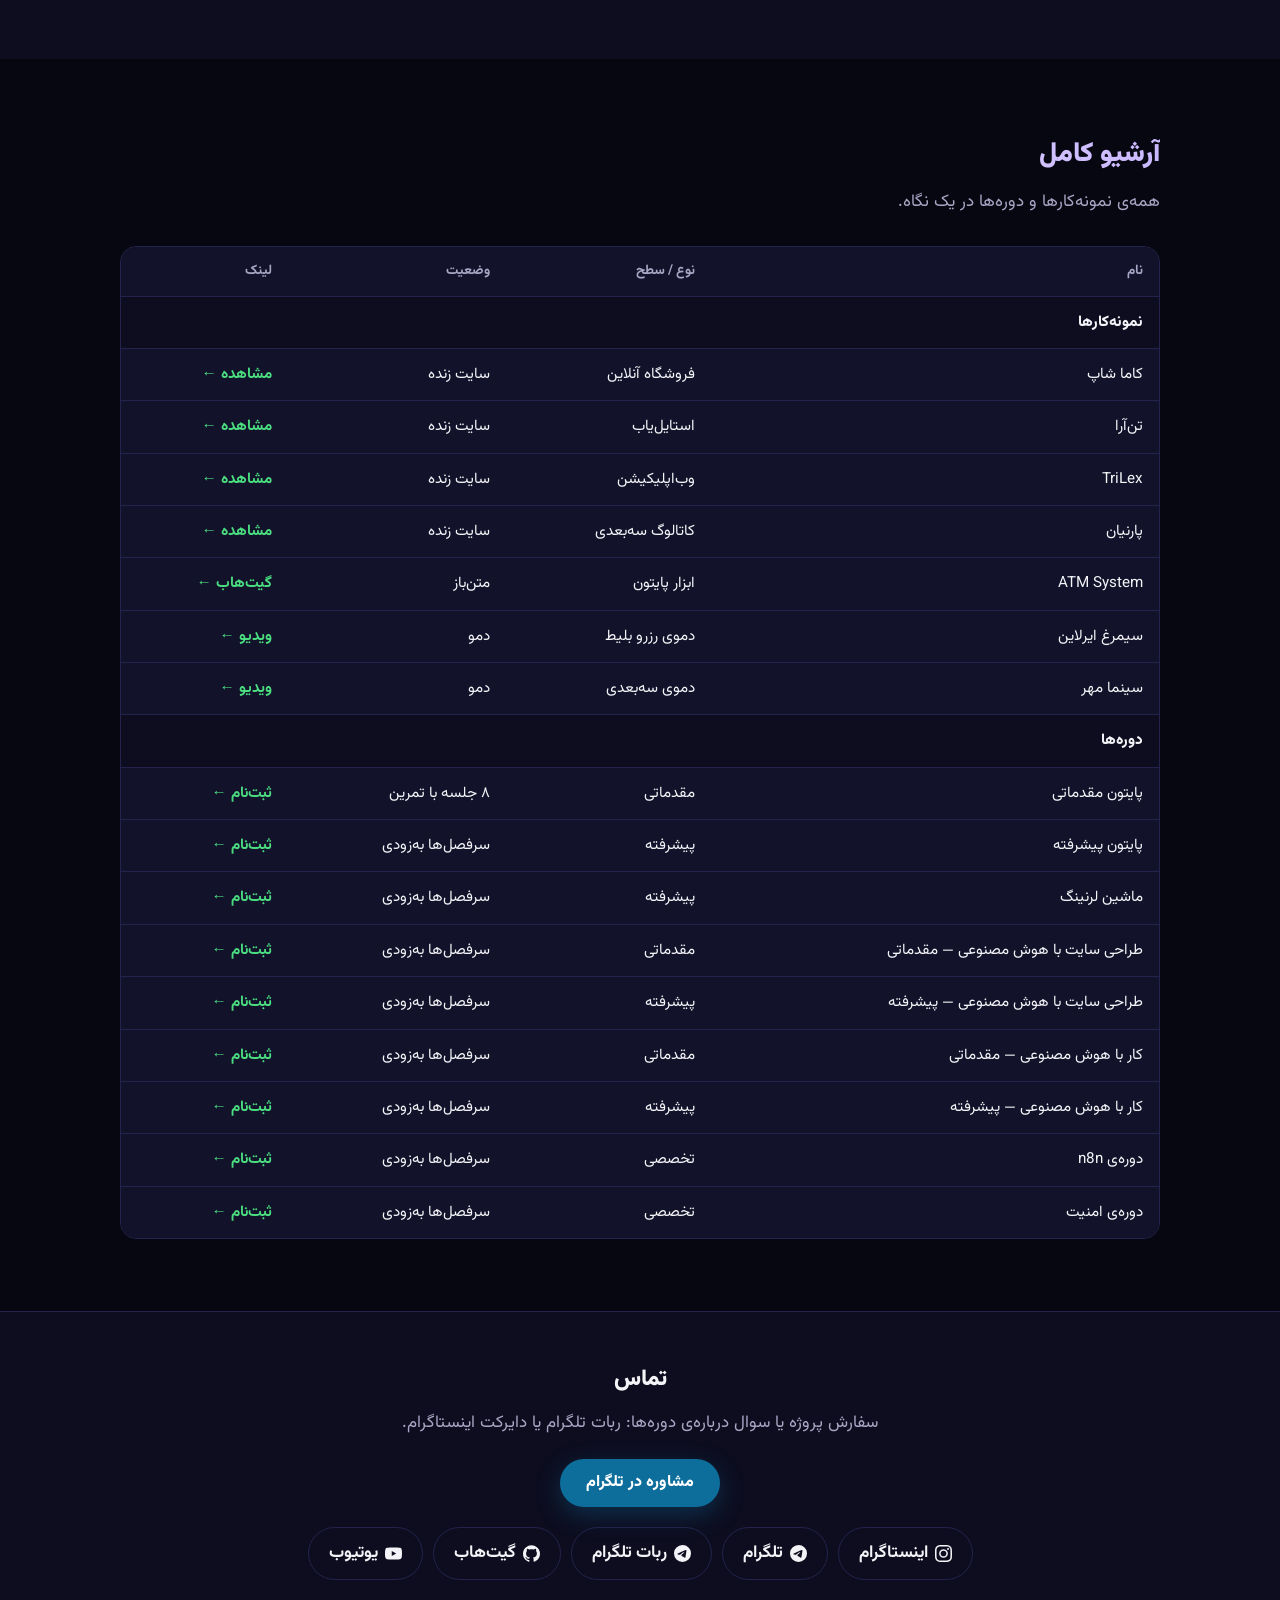
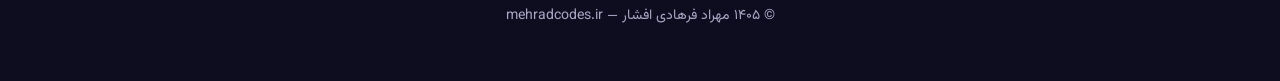
==== commit a8761b5d: "Morning stats update: followers + total views" ====
--- a/index.html
+++ b/index.html
@@ -106,11 +106,11 @@
     <section class="stats" aria-label="آمار">
       <div class="wrap stats-grid">
         <div class="stat">
-          <span class="stat-num" data-target="34641">۰</span>
+          <span class="stat-num" data-target="35348">۰</span>
           <span class="stat-label">بازدید کل پیج</span>
         </div>
         <div class="stat">
-          <span class="stat-num" data-target="622">۰</span>
+          <span class="stat-num" data-target="635">۰</span>
           <span class="stat-label">فالوور اینستاگرام</span>
         </div>
         <div class="stat">
@@ -122,7 +122,7 @@
           <span class="stat-label">دوره‌ی آموزشی</span>
         </div>
       </div>
-      <p class="stats-note">آمار اینستاگرام تا ۳۰ آبان ۱۴۰۵</p>
+      <p class="stats-note">آمار اینستاگرام تا ۱ آذر ۱۴۰۵</p>
     </section>
 
     <!-- Portfolio -->
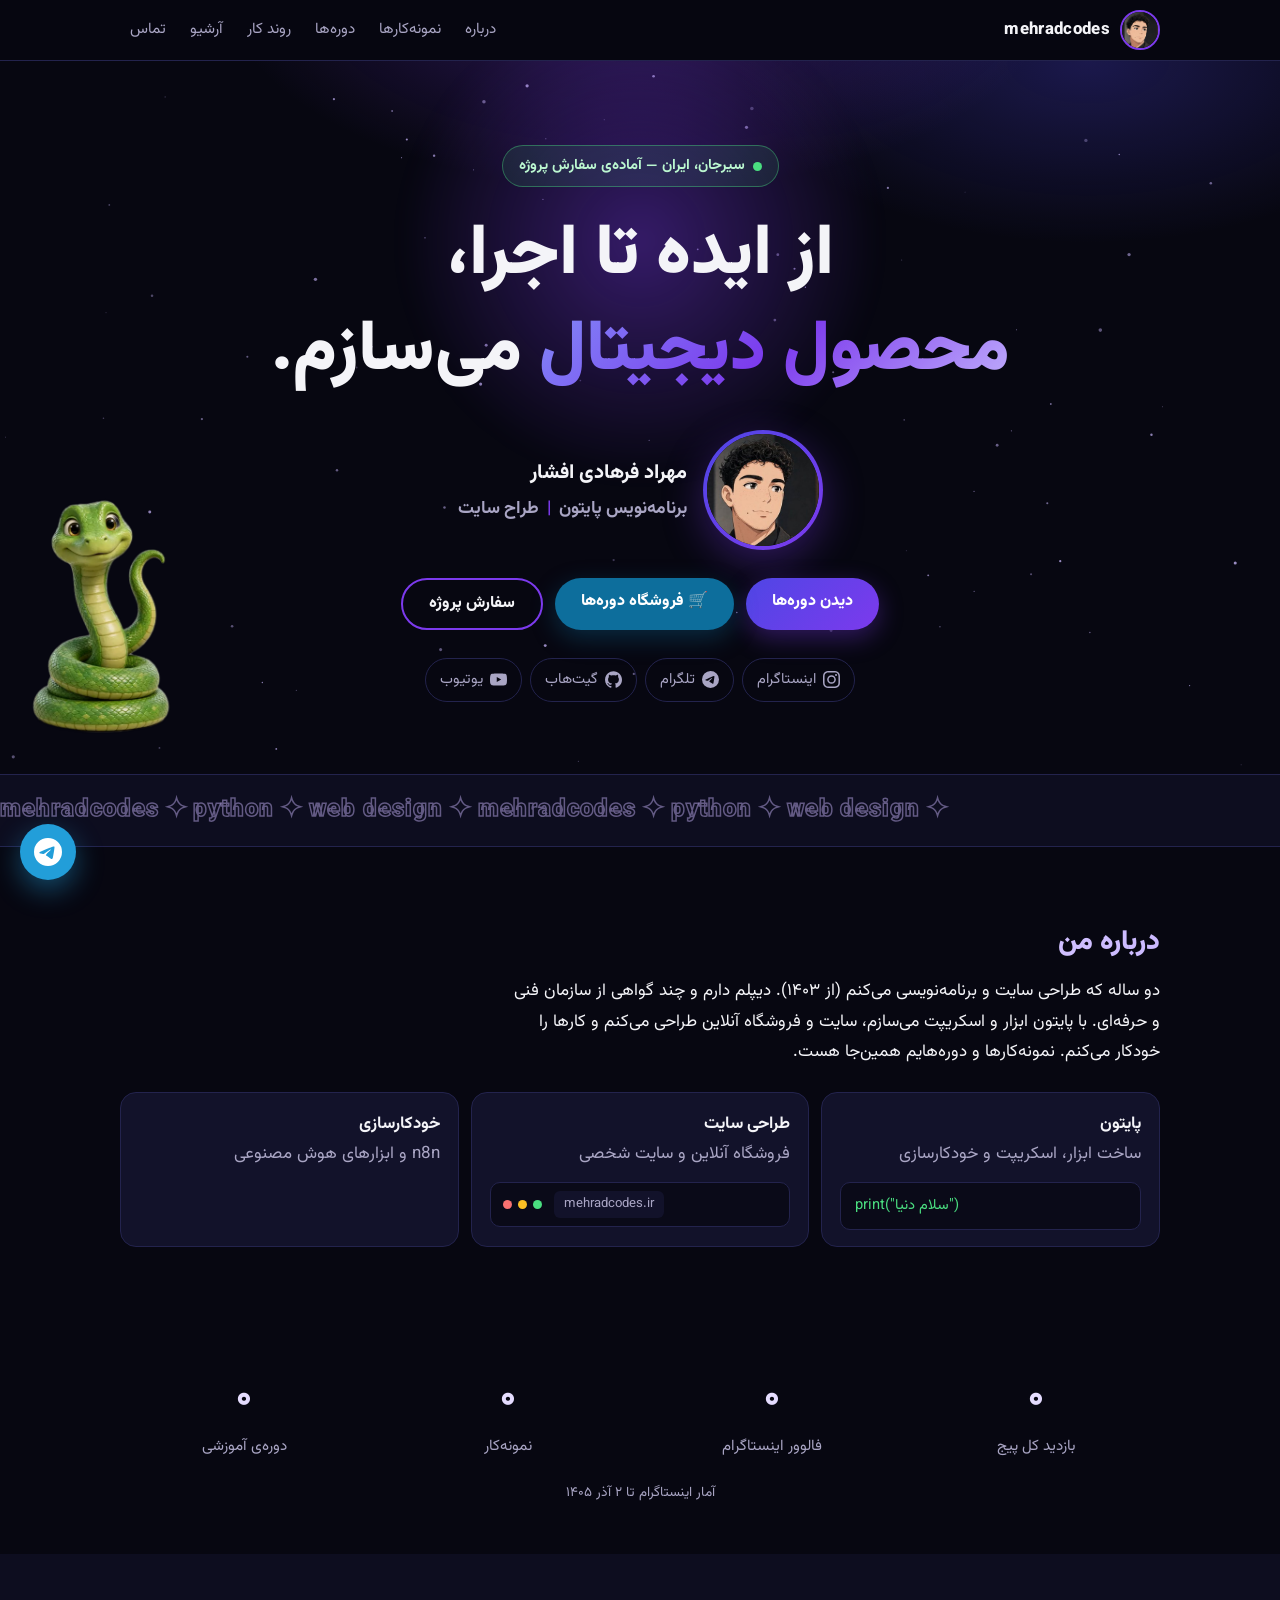
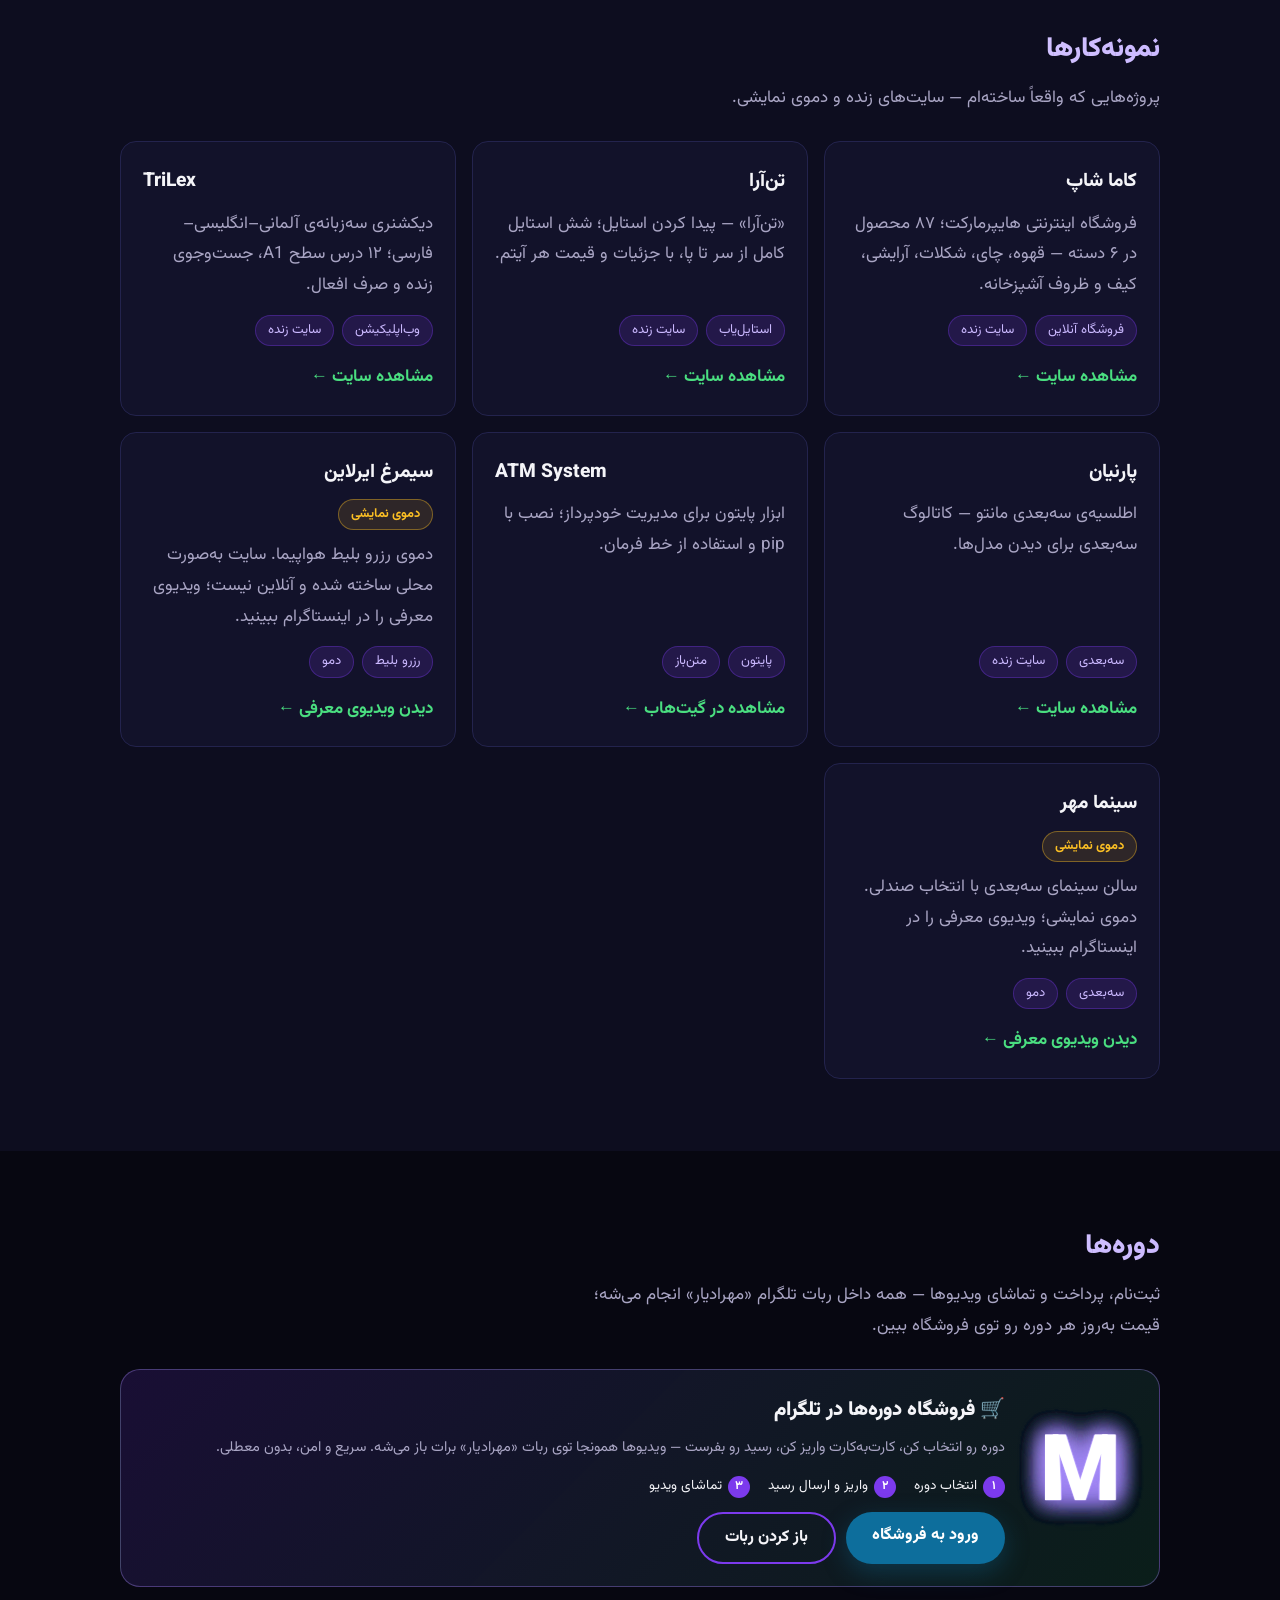
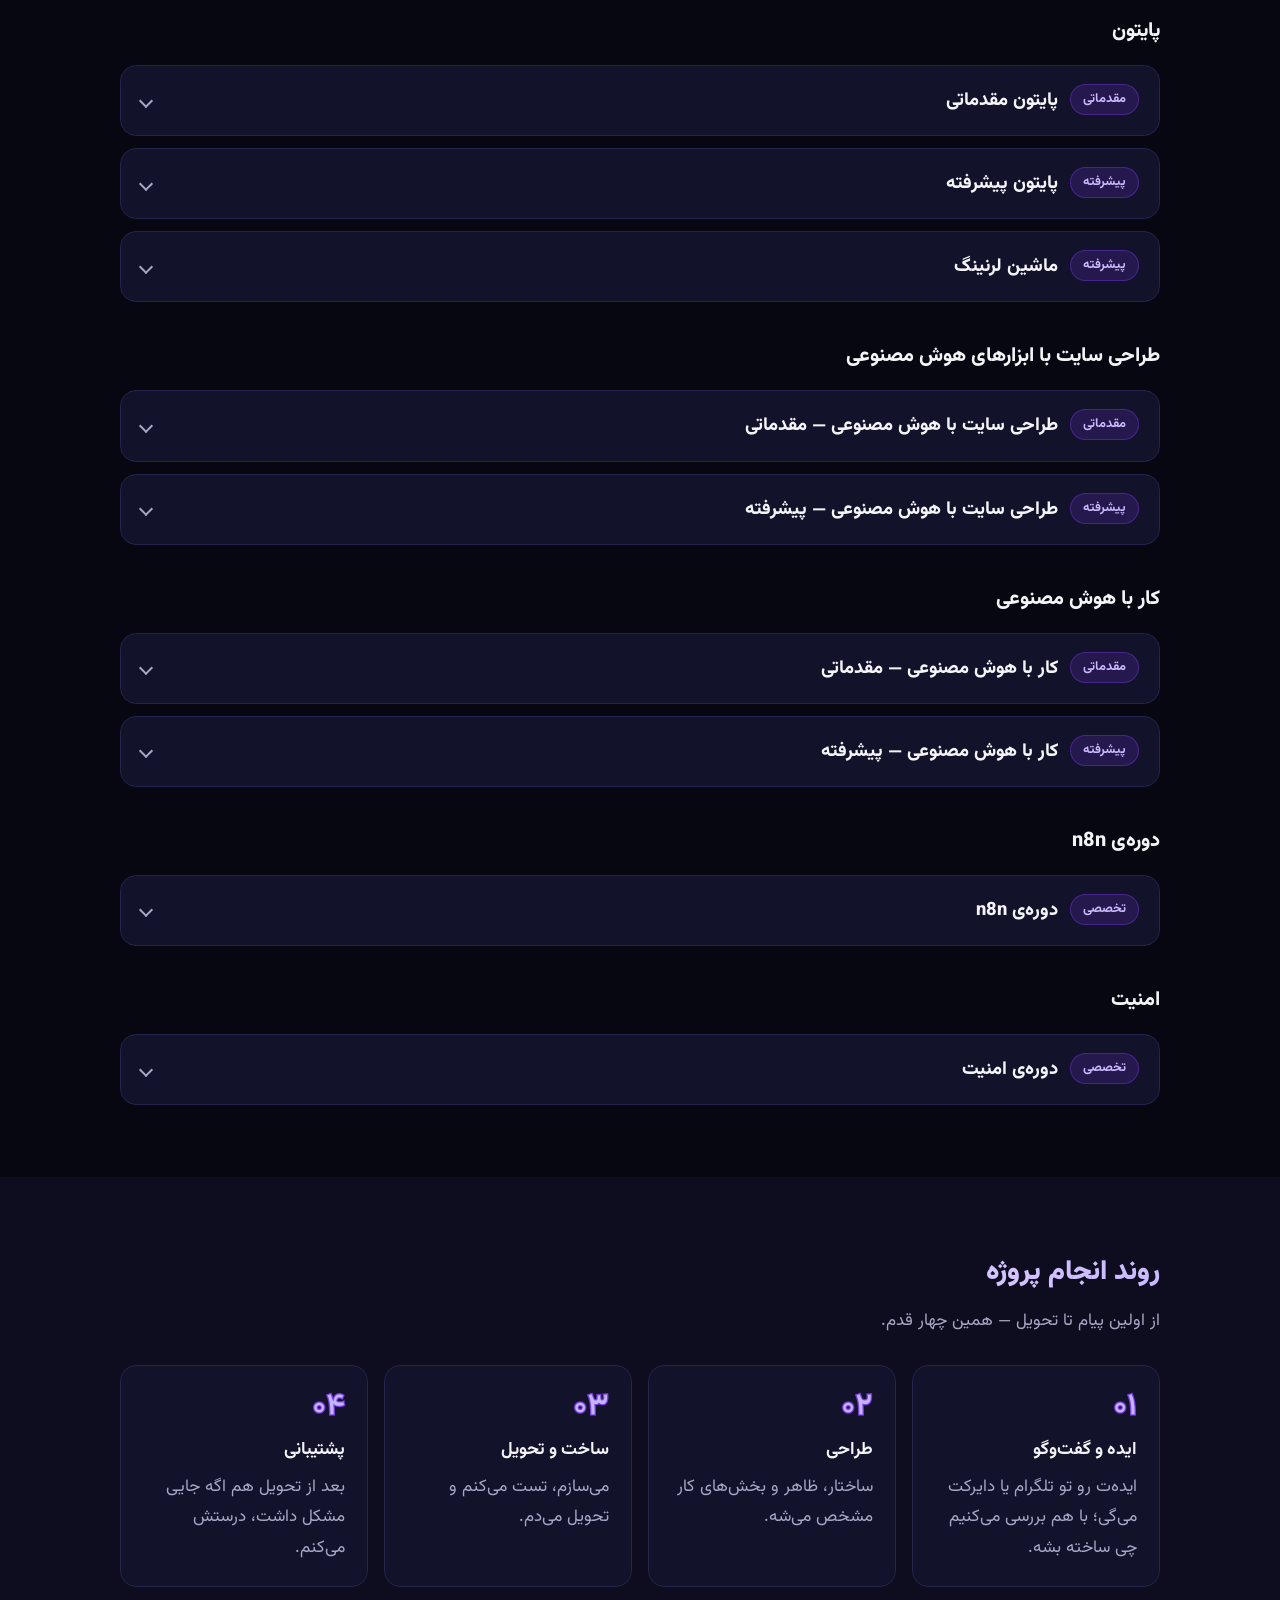
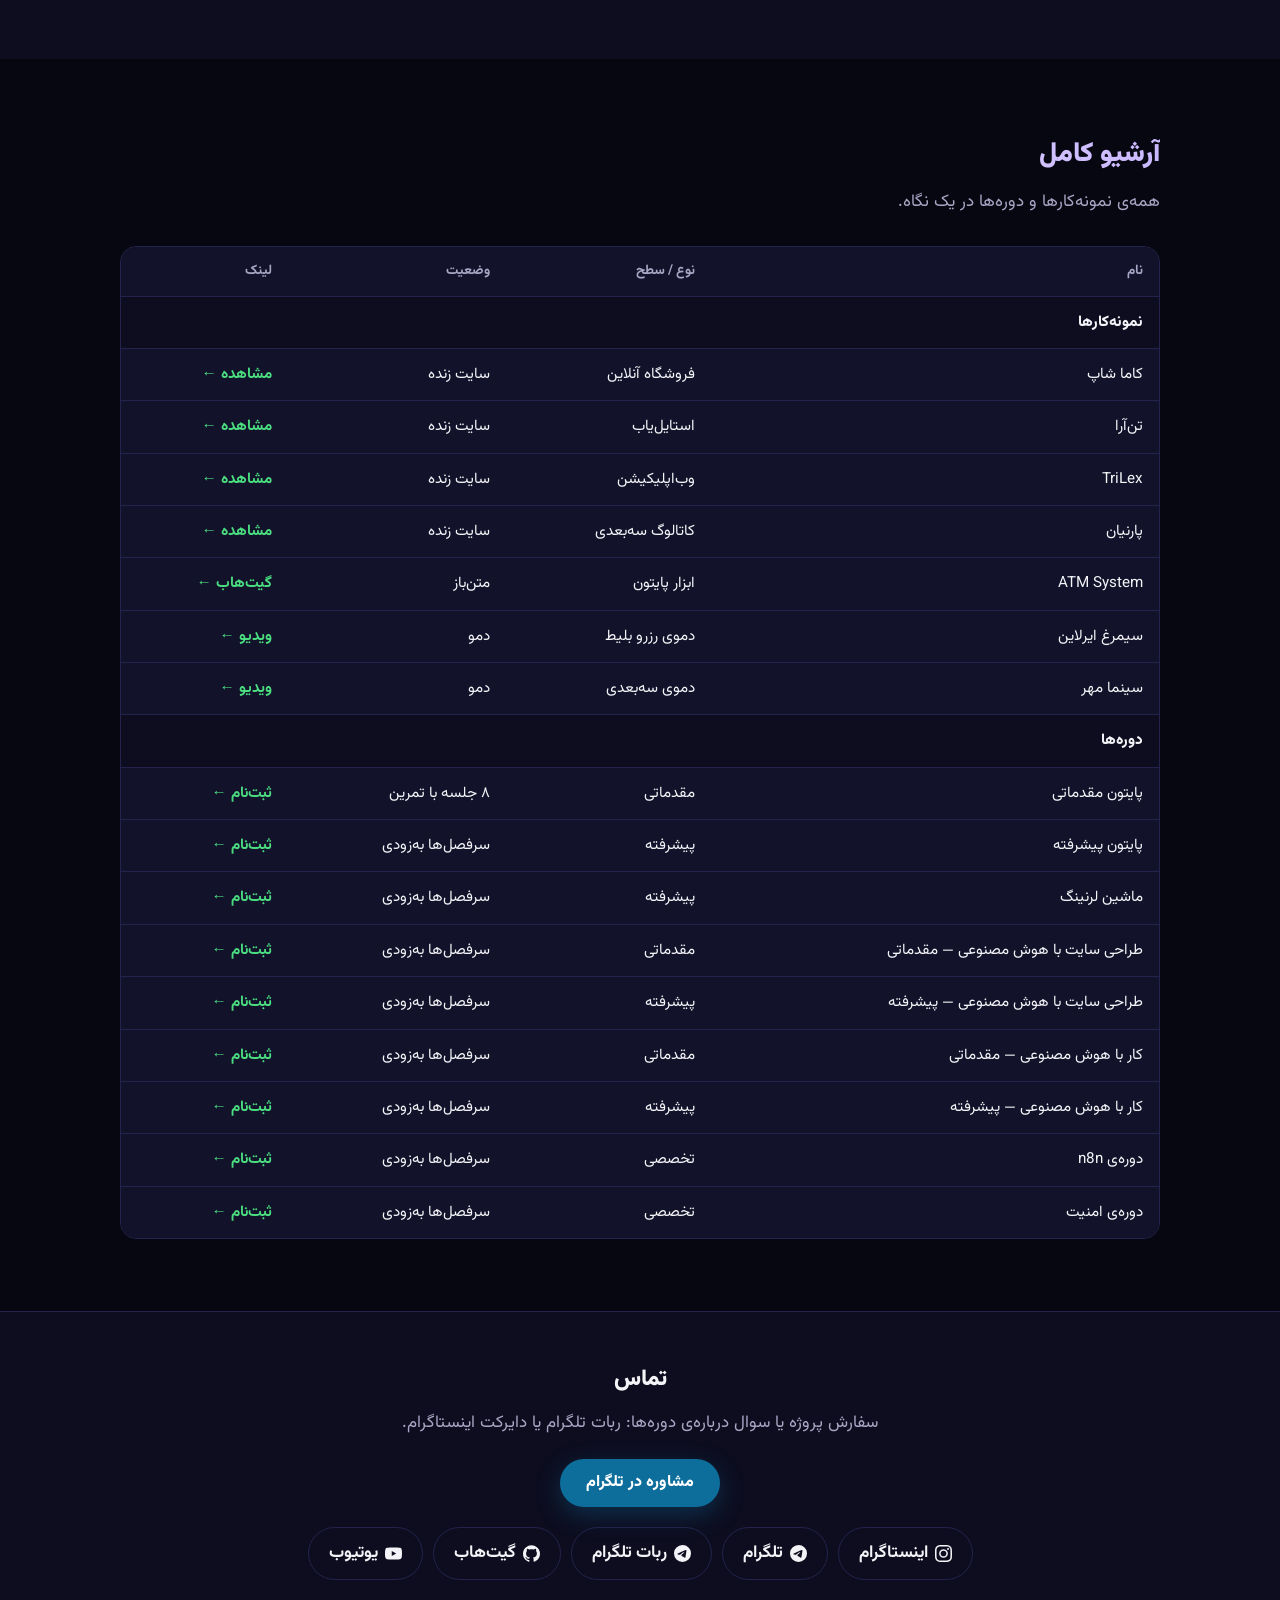
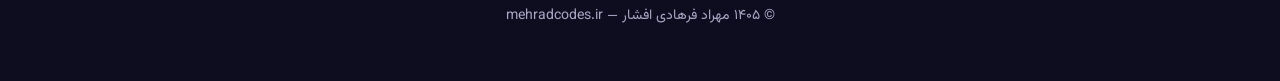
==== commit 6b155987: "Morning stats update: followers + total views" ====
--- a/index.html
+++ b/index.html
@@ -106,11 +106,11 @@
     <section class="stats" aria-label="آمار">
       <div class="wrap stats-grid">
         <div class="stat">
-          <span class="stat-num" data-target="35348">۰</span>
+          <span class="stat-num" data-target="38171">۰</span>
           <span class="stat-label">بازدید کل پیج</span>
         </div>
         <div class="stat">
-          <span class="stat-num" data-target="635">۰</span>
+          <span class="stat-num" data-target="672">۰</span>
           <span class="stat-label">فالوور اینستاگرام</span>
         </div>
         <div class="stat">
@@ -122,7 +122,7 @@
           <span class="stat-label">دوره‌ی آموزشی</span>
         </div>
       </div>
-      <p class="stats-note">آمار اینستاگرام تا ۱ آذر ۱۴۰۵</p>
+      <p class="stats-note">آمار اینستاگرام تا ۲ آذر ۱۴۰۵</p>
     </section>
 
     <!-- Portfolio -->
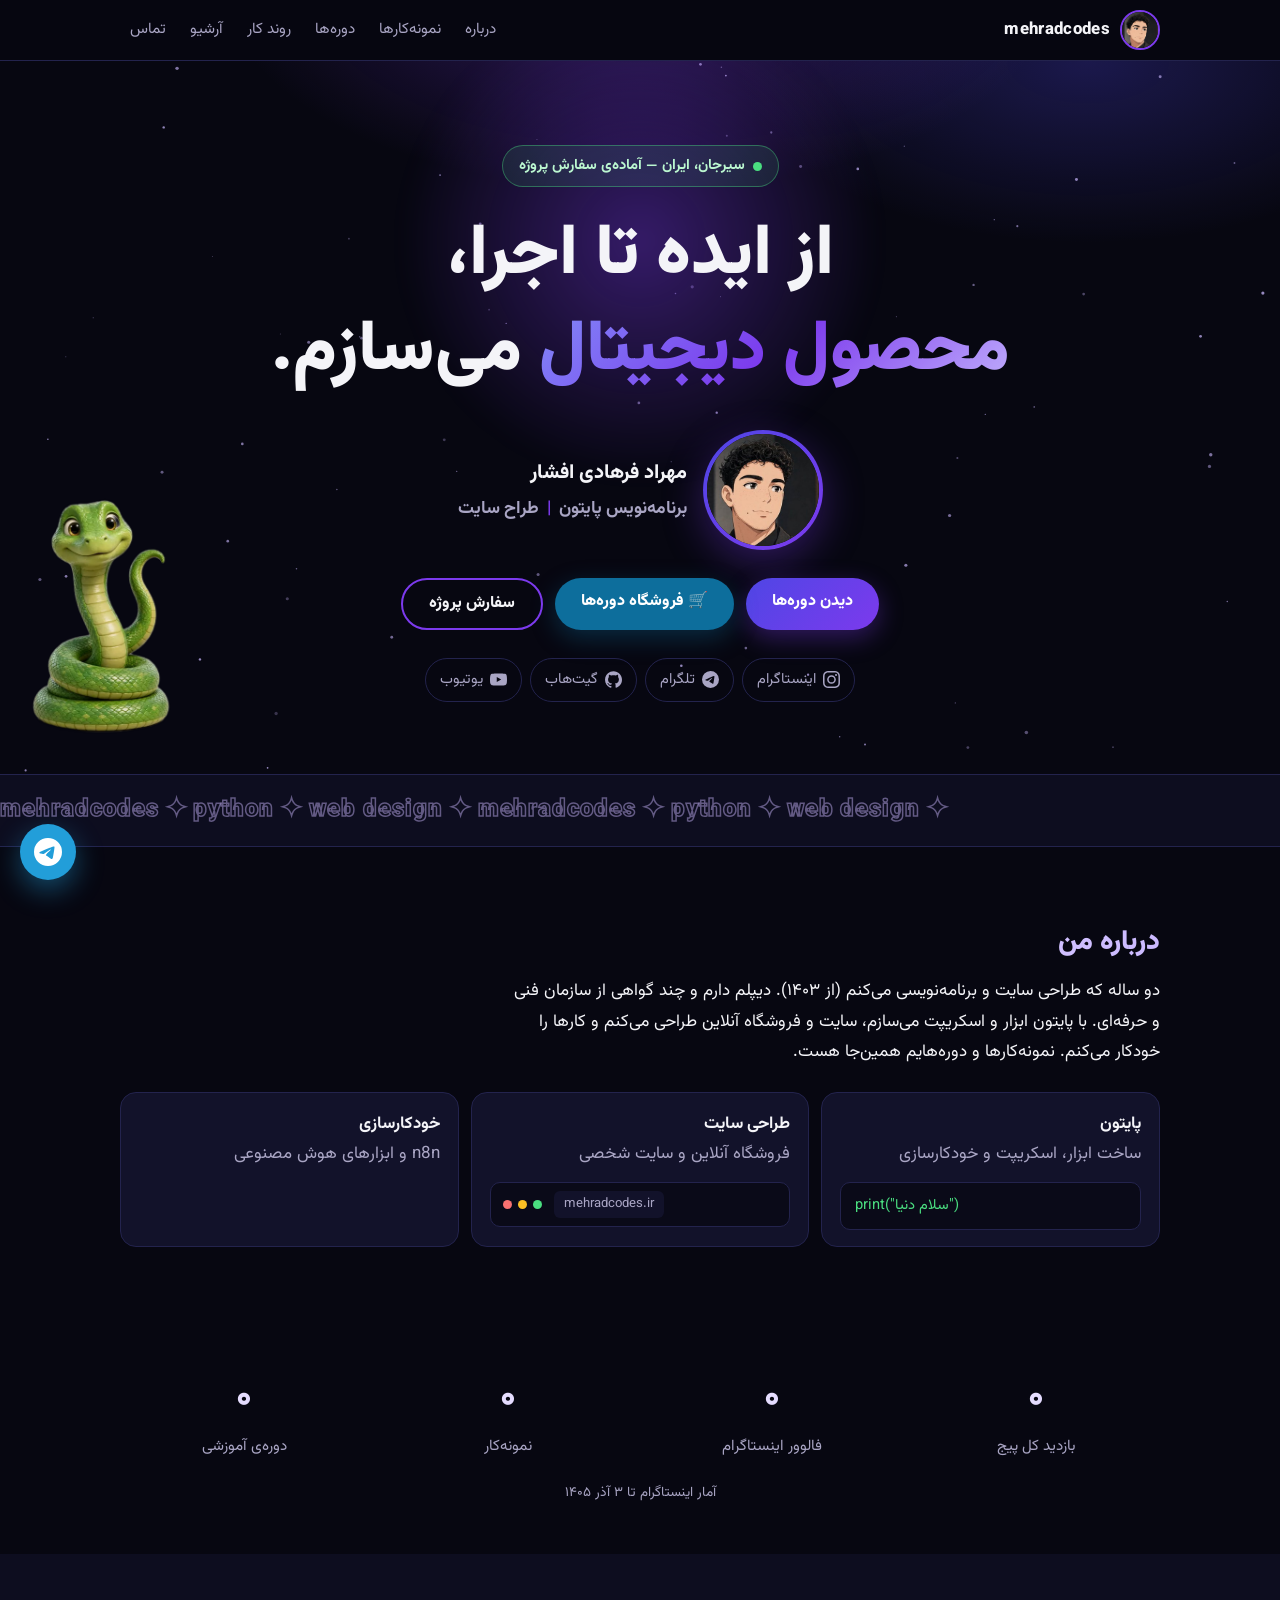
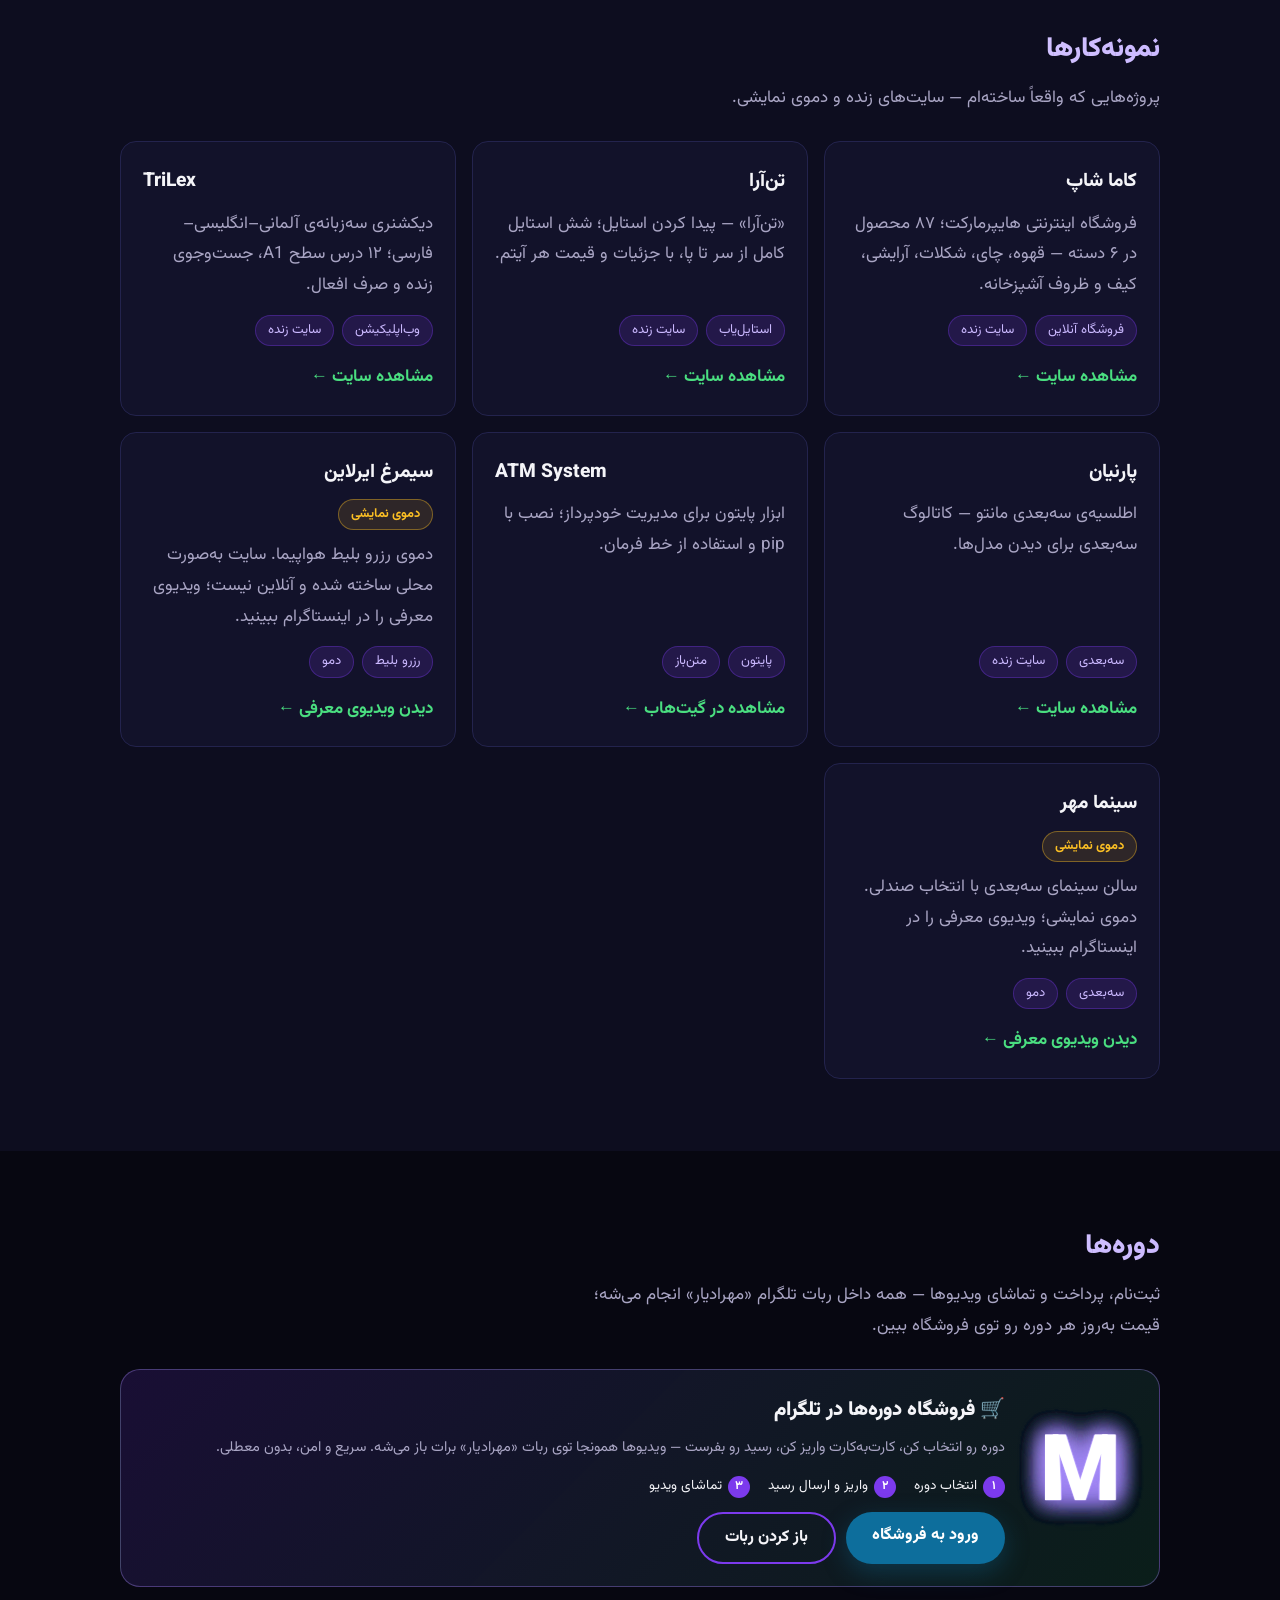
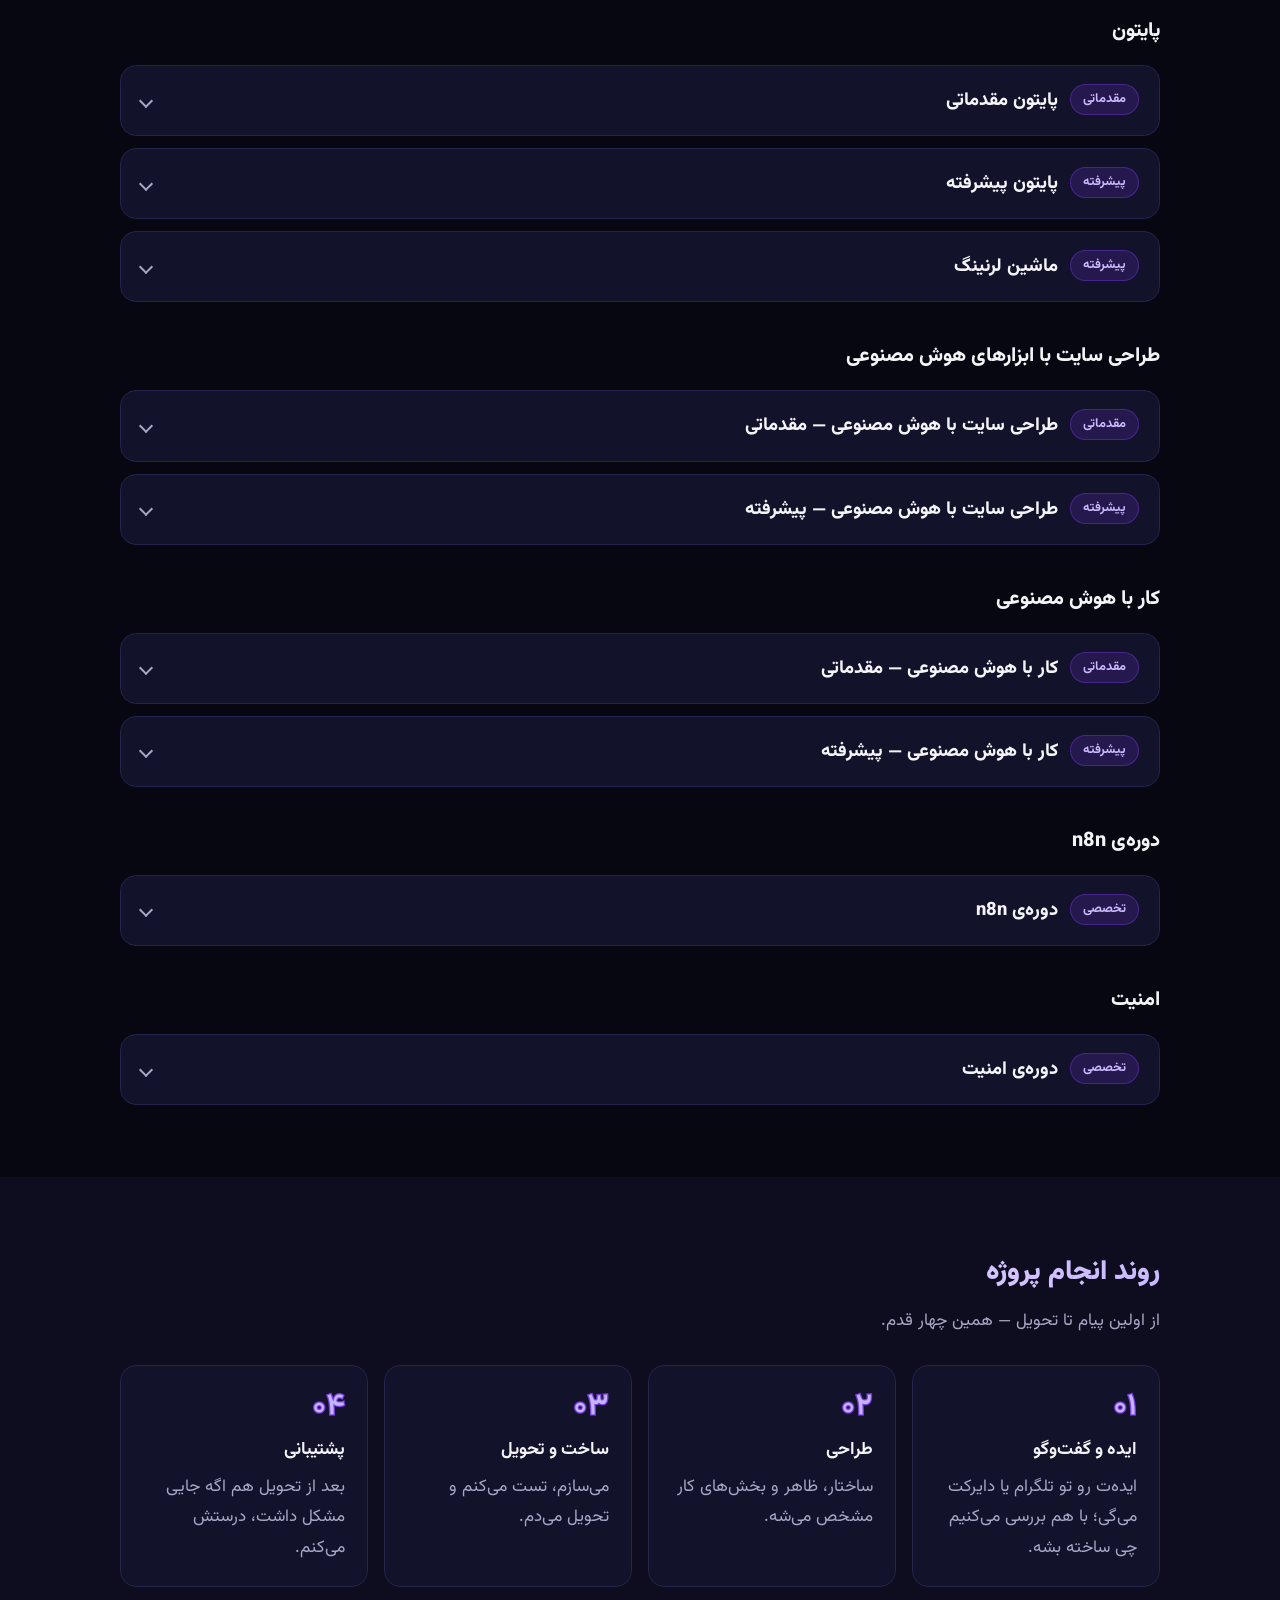
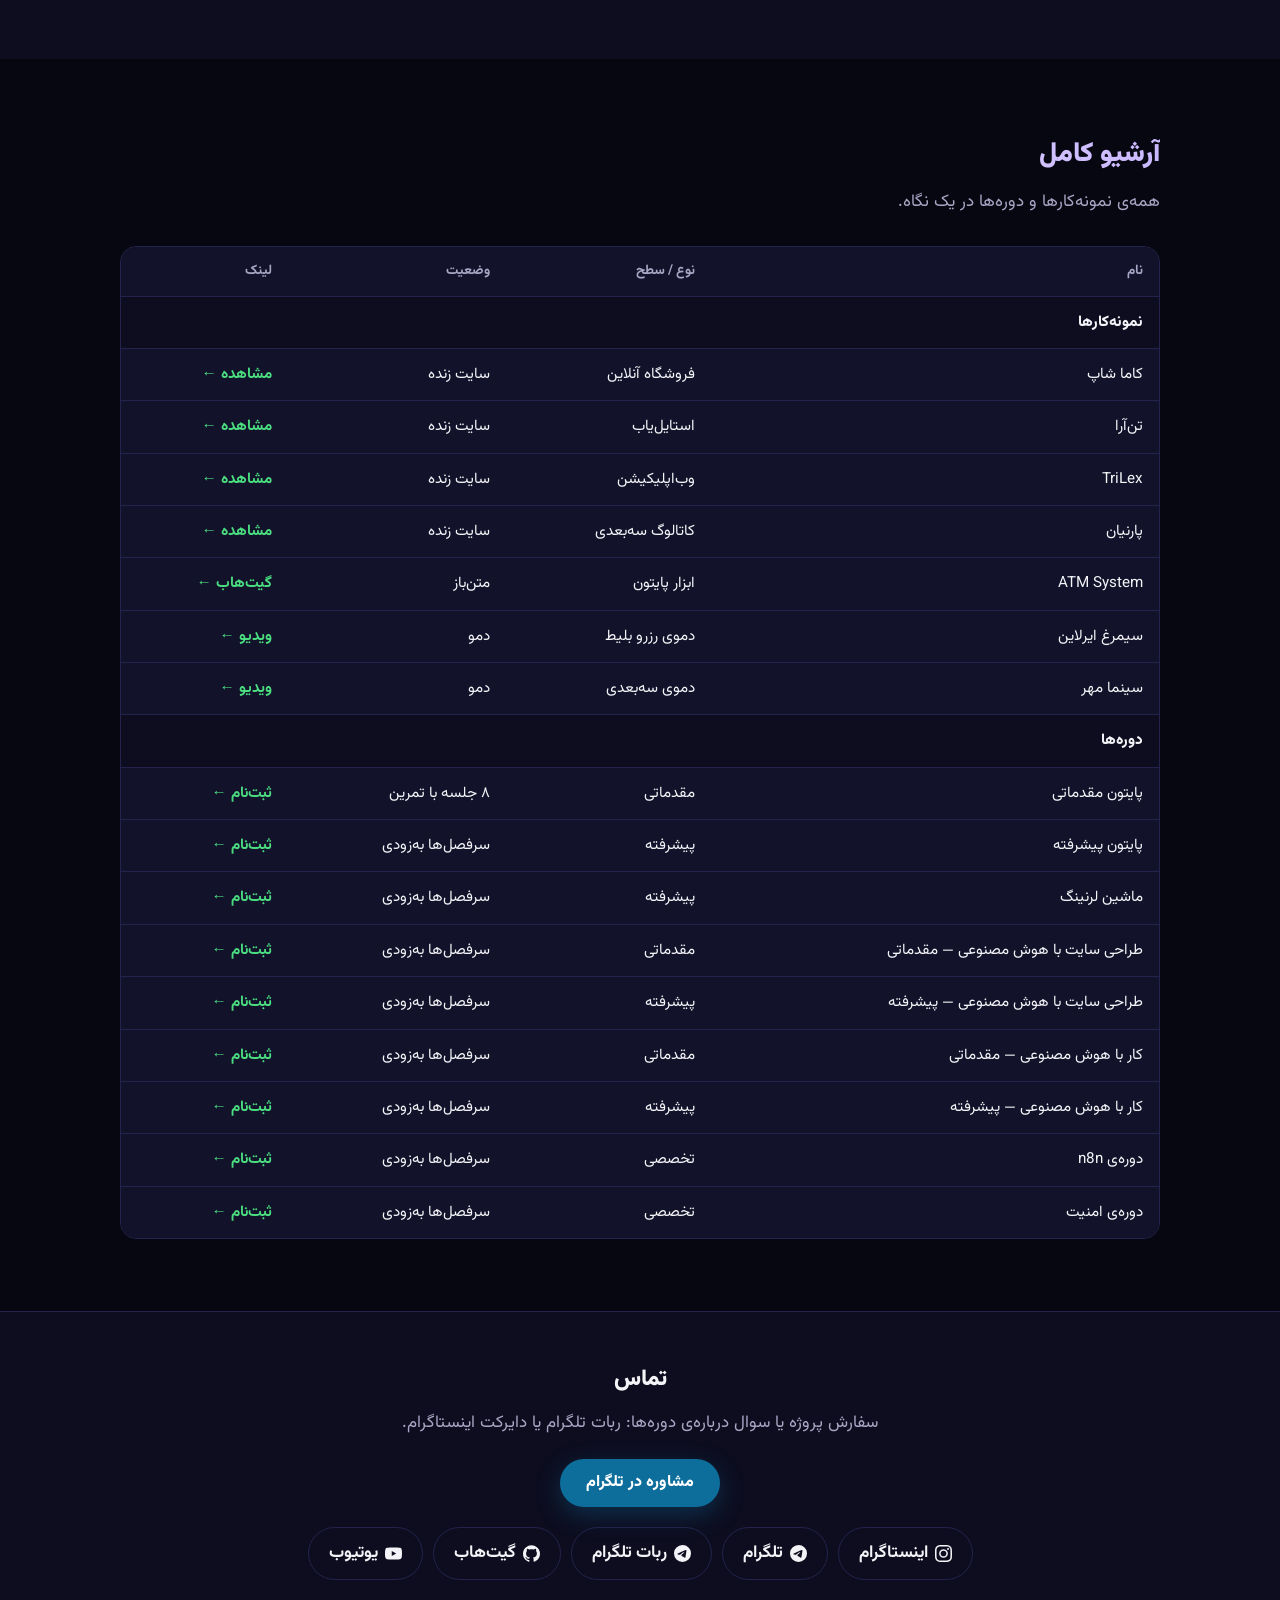
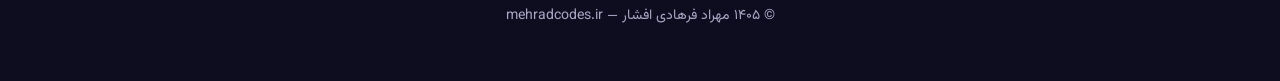
==== commit 056e9fb6: "Morning stats update: followers + total views" ====
--- a/index.html
+++ b/index.html
@@ -106,11 +106,11 @@
     <section class="stats" aria-label="آمار">
       <div class="wrap stats-grid">
         <div class="stat">
-          <span class="stat-num" data-target="38171">۰</span>
+          <span class="stat-num" data-target="41580">۰</span>
           <span class="stat-label">بازدید کل پیج</span>
         </div>
         <div class="stat">
-          <span class="stat-num" data-target="672">۰</span>
+          <span class="stat-num" data-target="702">۰</span>
           <span class="stat-label">فالوور اینستاگرام</span>
         </div>
         <div class="stat">
@@ -122,7 +122,7 @@
           <span class="stat-label">دوره‌ی آموزشی</span>
         </div>
       </div>
-      <p class="stats-note">آمار اینستاگرام تا ۲ آذر ۱۴۰۵</p>
+      <p class="stats-note">آمار اینستاگرام تا ۳ آذر ۱۴۰۵</p>
     </section>
 
     <!-- Portfolio -->
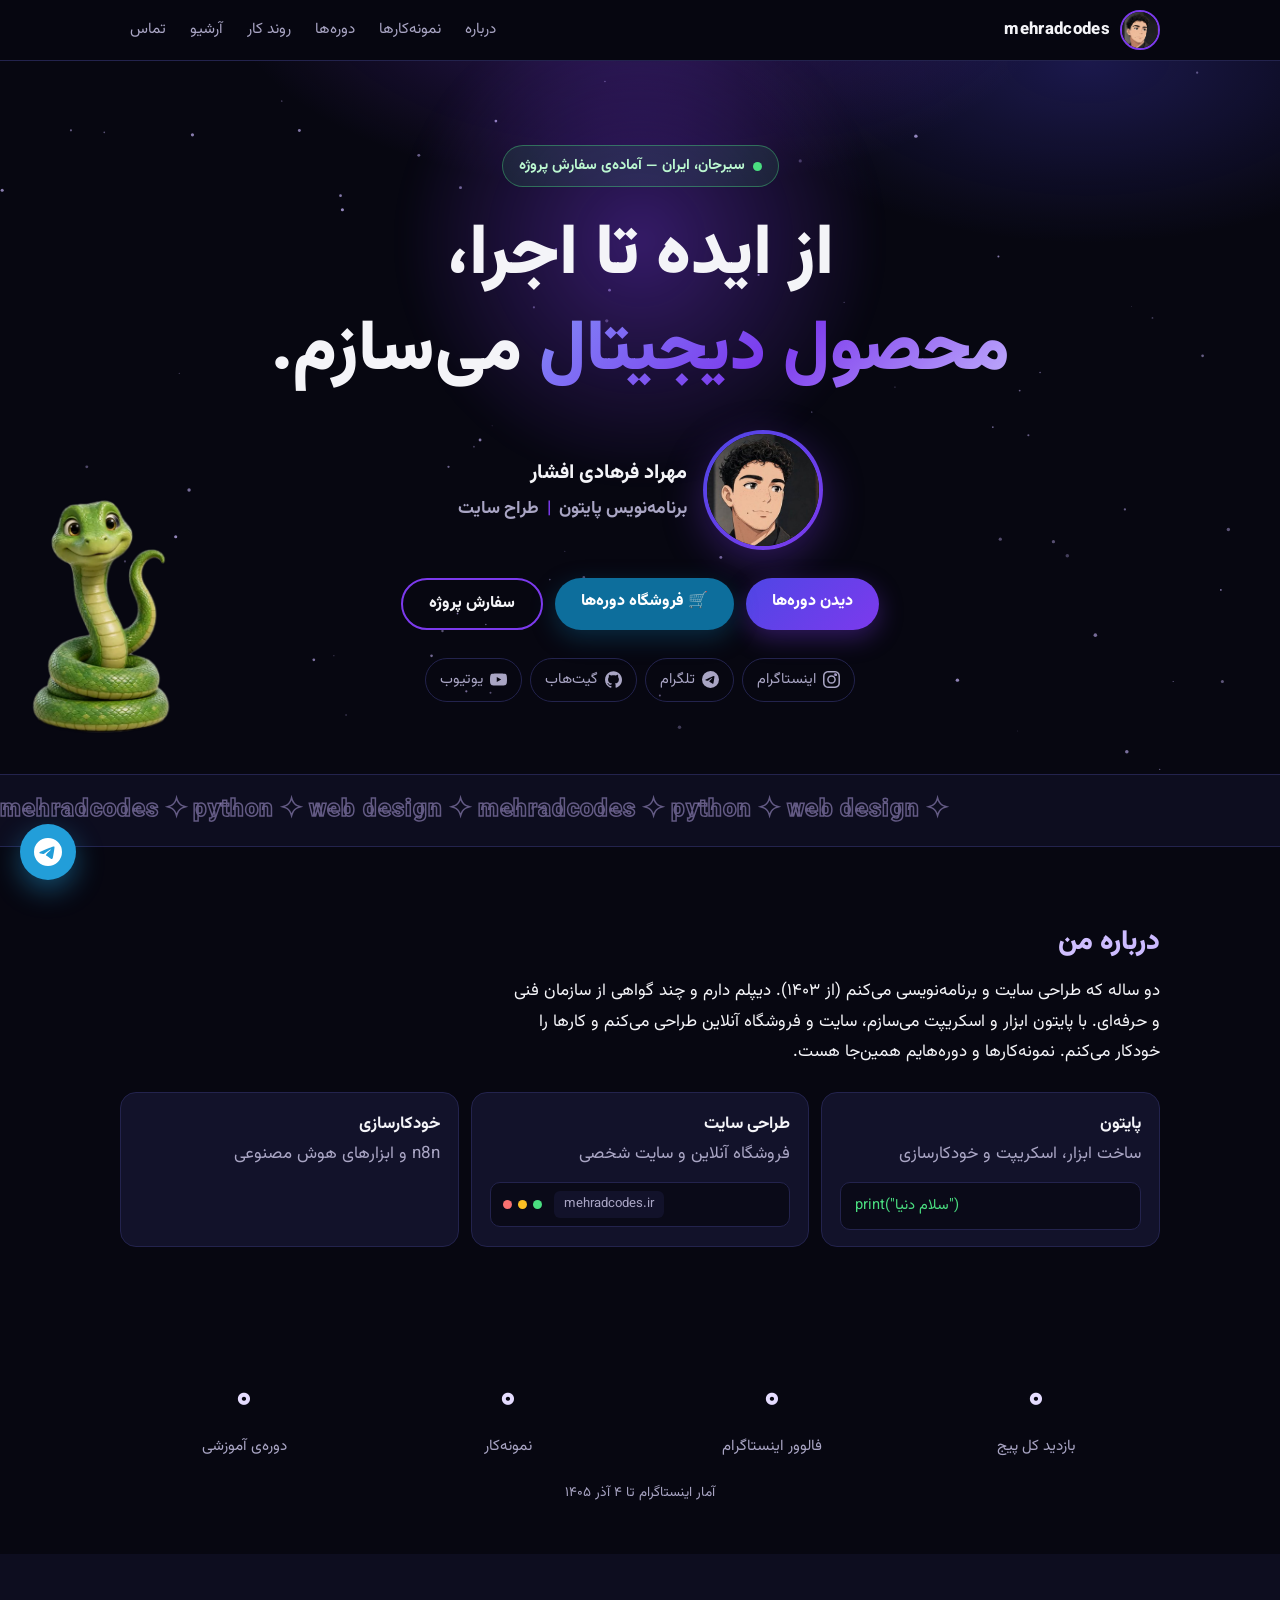
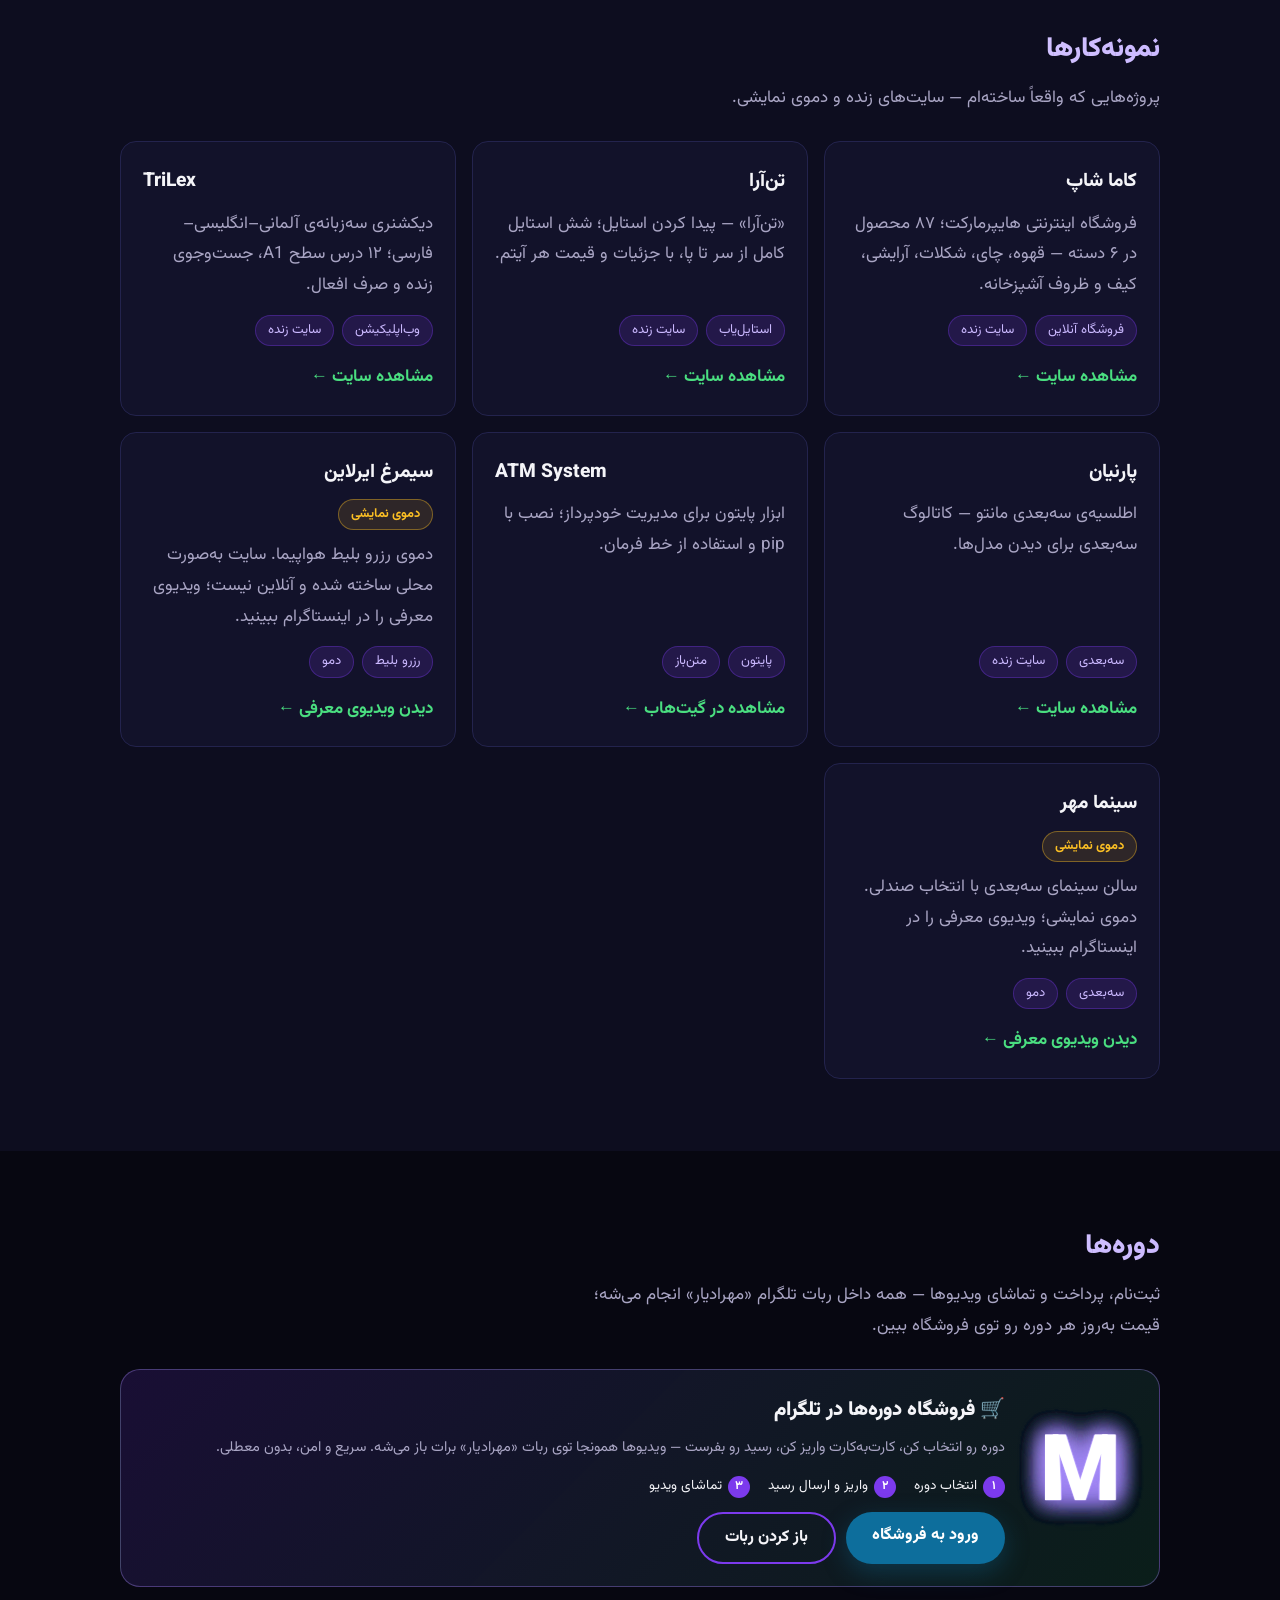
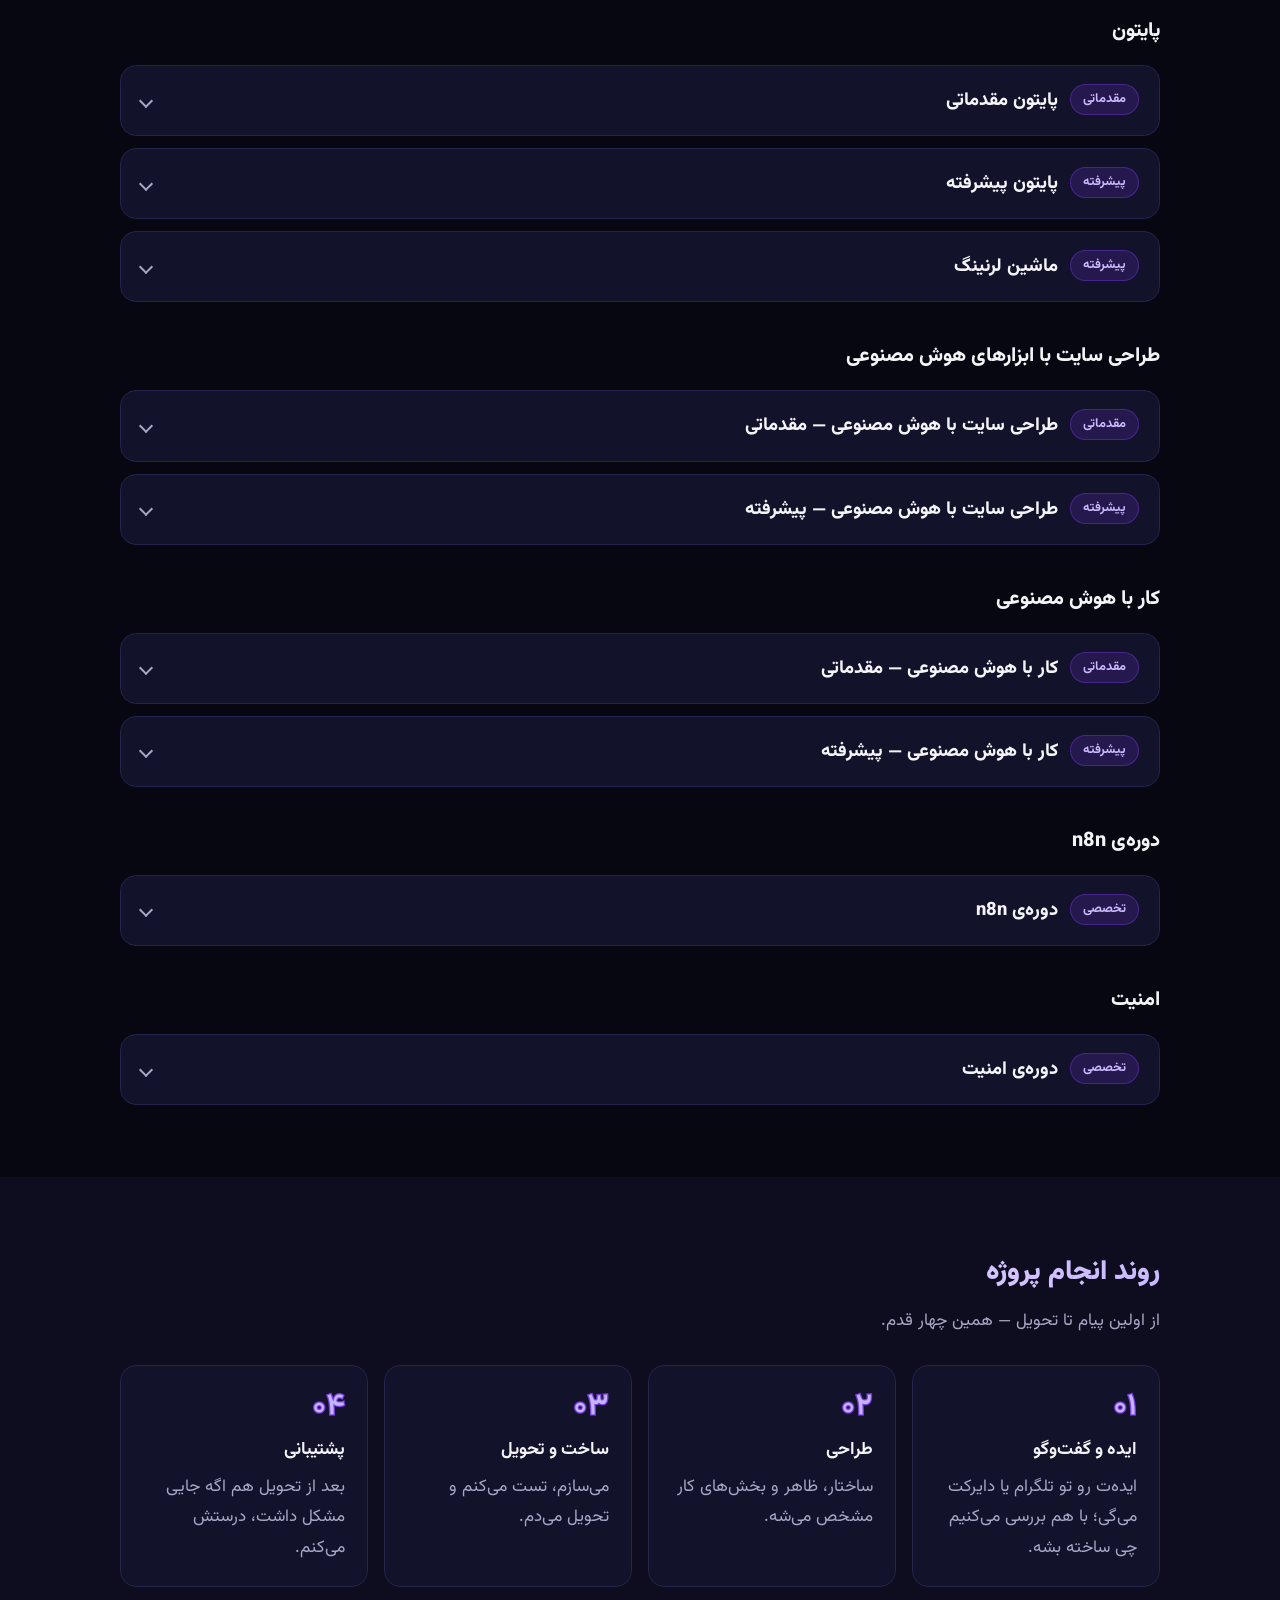
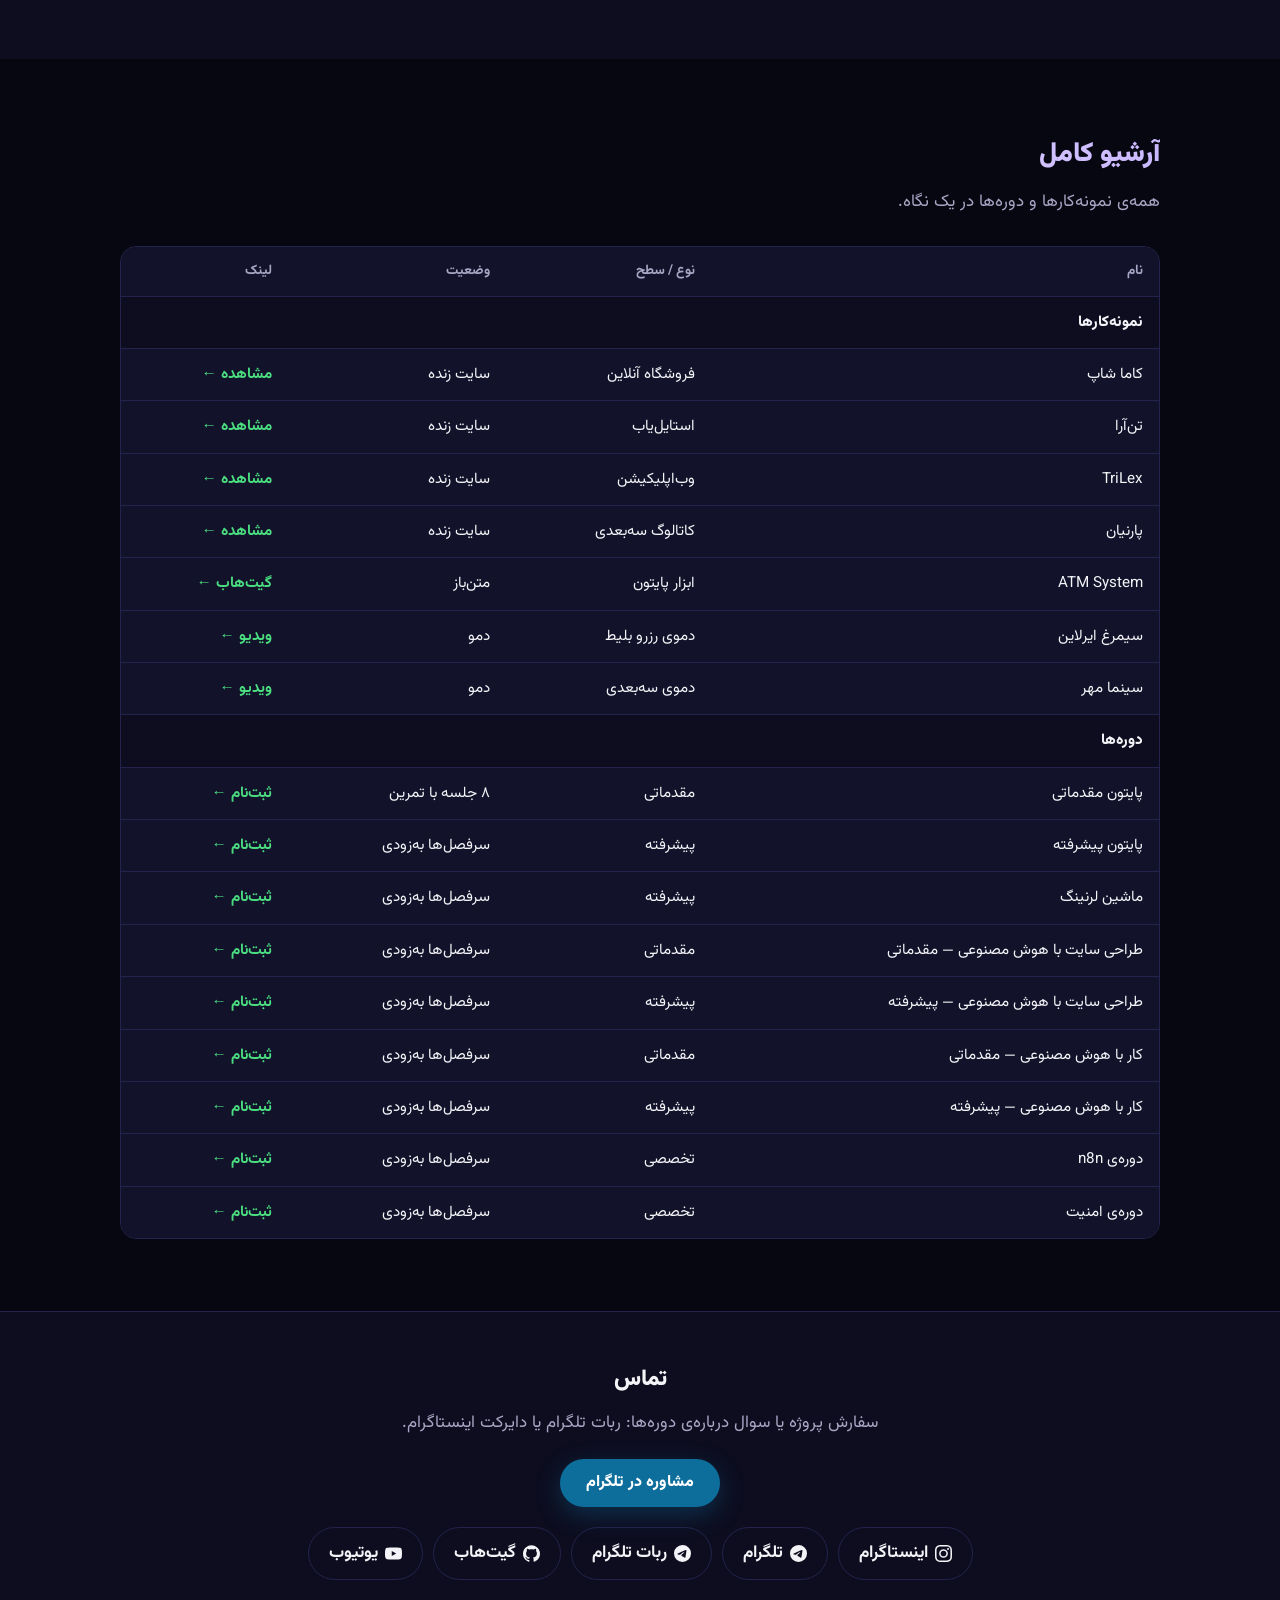
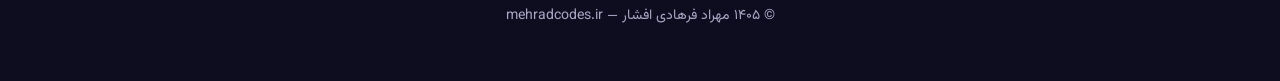
==== commit ae1263ca: "Morning stats update: followers + total views" ====
--- a/index.html
+++ b/index.html
@@ -106,11 +106,11 @@
     <section class="stats" aria-label="آمار">
       <div class="wrap stats-grid">
         <div class="stat">
-          <span class="stat-num" data-target="41580">۰</span>
+          <span class="stat-num" data-target="42257">۰</span>
           <span class="stat-label">بازدید کل پیج</span>
         </div>
         <div class="stat">
-          <span class="stat-num" data-target="702">۰</span>
+          <span class="stat-num" data-target="717">۰</span>
           <span class="stat-label">فالوور اینستاگرام</span>
         </div>
         <div class="stat">
@@ -122,7 +122,7 @@
           <span class="stat-label">دوره‌ی آموزشی</span>
         </div>
       </div>
-      <p class="stats-note">آمار اینستاگرام تا ۳ آذر ۱۴۰۵</p>
+      <p class="stats-note">آمار اینستاگرام تا ۴ آذر ۱۴۰۵</p>
     </section>
 
     <!-- Portfolio -->
